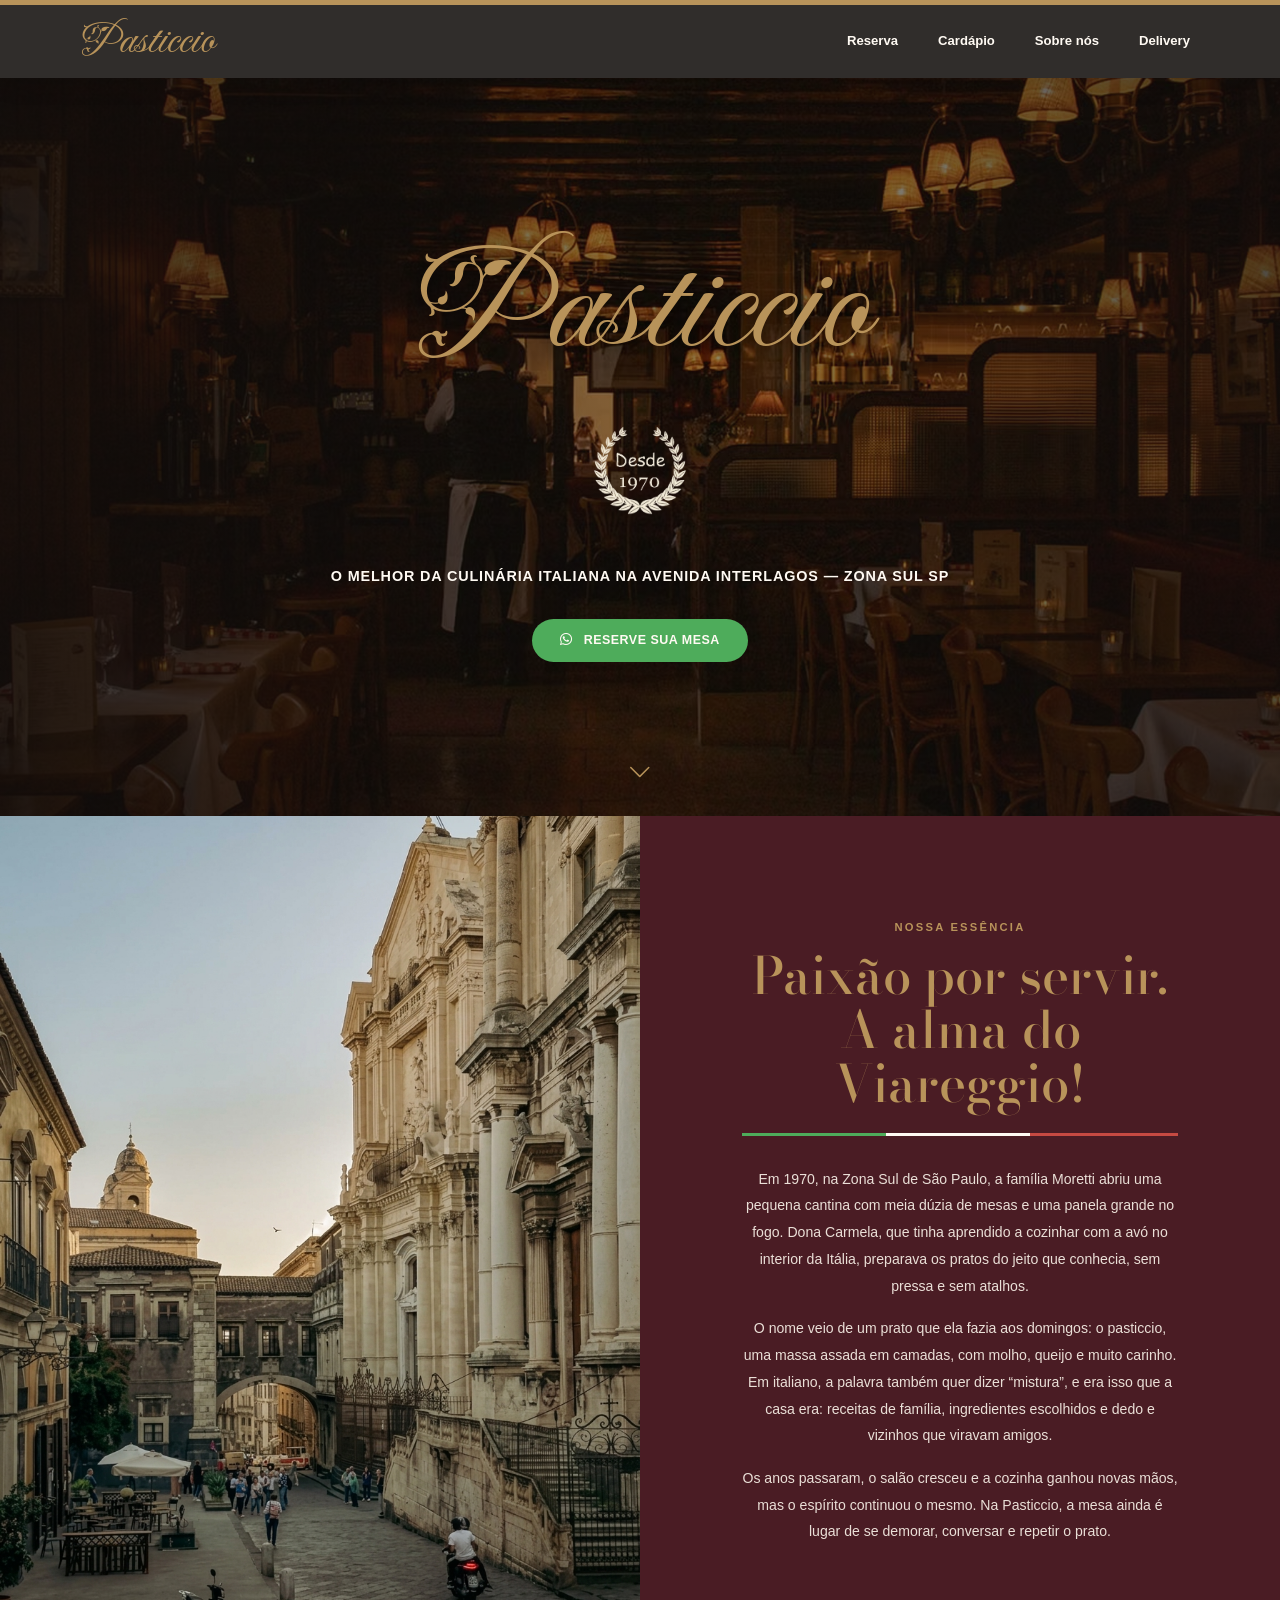
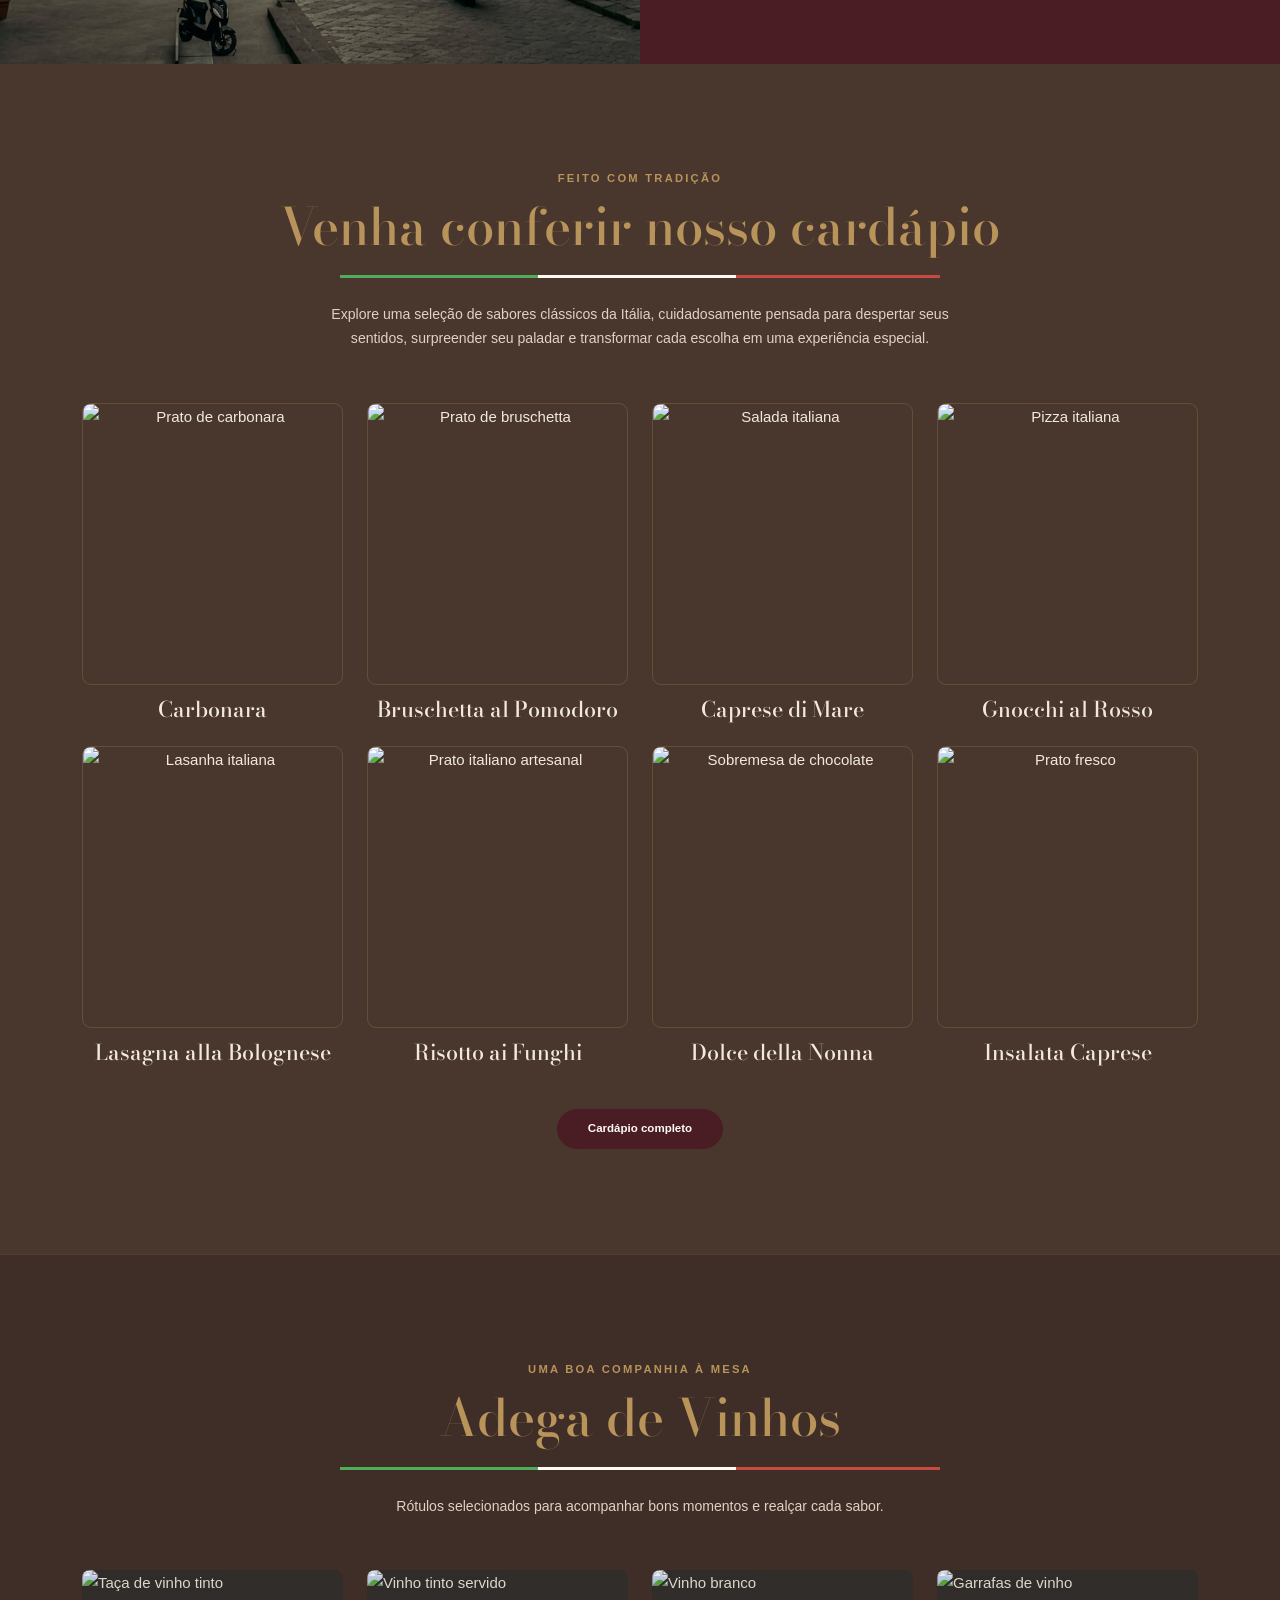
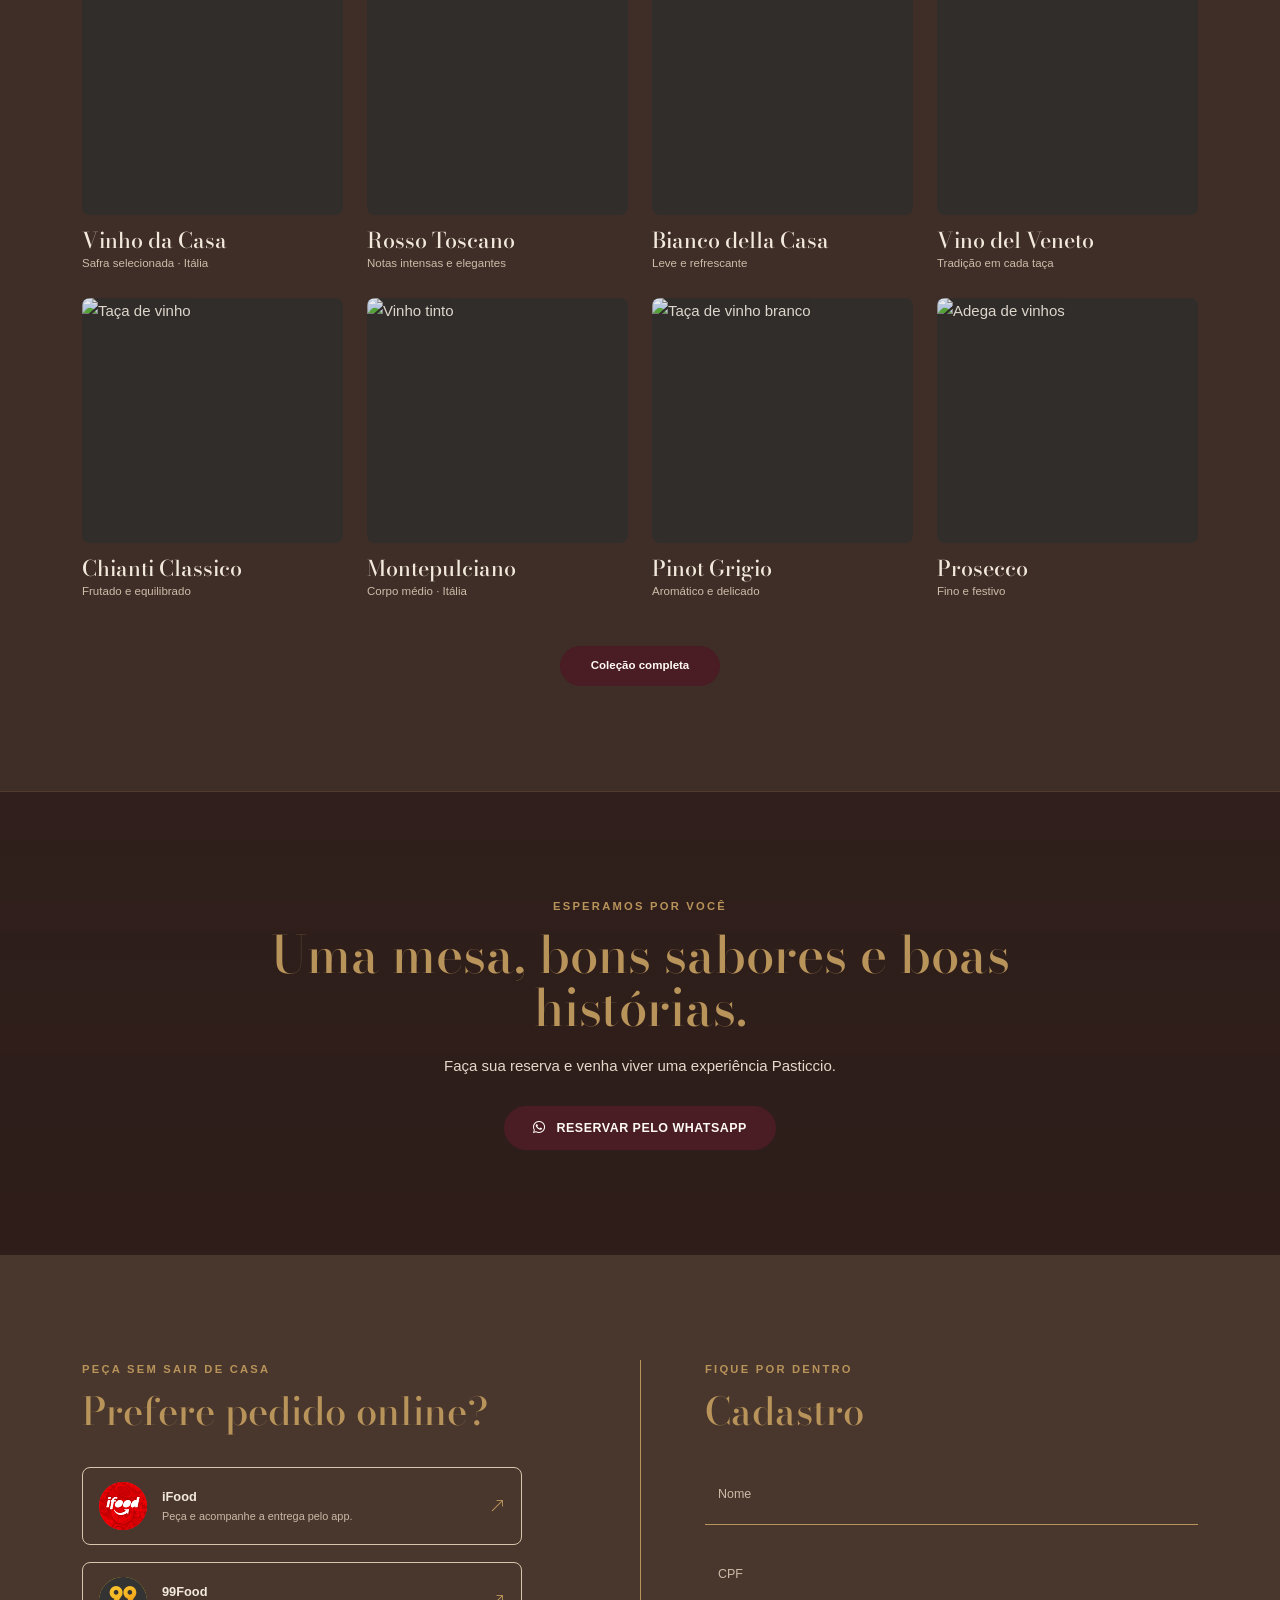
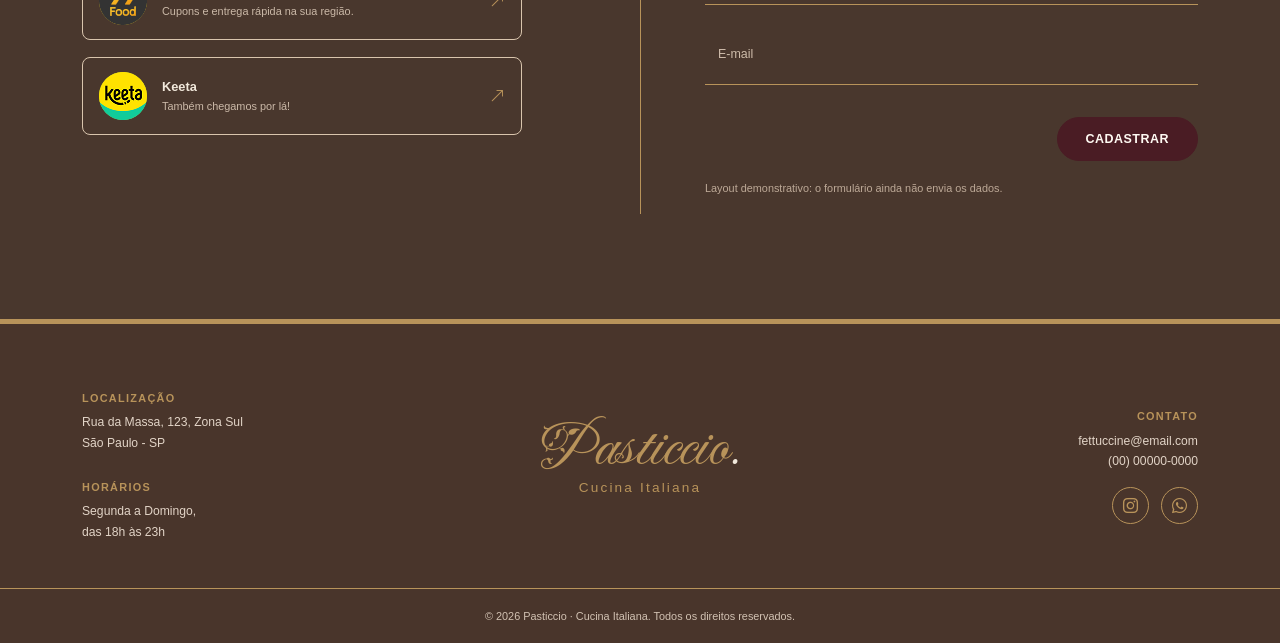
==== Html/index.html @ 37e8d1d0 "first commit" ====
<!doctype html>
<html lang="pt-BR">
<head>
  <meta charset="utf-8">
  <meta name="viewport" content="width=device-width, initial-scale=1">
  <meta name="description" content="Pasticcio — tradição e culinária italiana na Zona Sul de São Paulo.">
  <title>Pasticcio | Cucina Italiana</title>

  <!-- Bootstrap 5.3.3: CSS -->
  <link href="https://cdn.jsdelivr.net/npm/bootstrap@5.3.3/dist/css/bootstrap.min.css" rel="stylesheet">
  <link rel="stylesheet" href="https://cdn.jsdelivr.net/npm/bootstrap-icons@1.11.3/font/bootstrap-icons.min.css">

  <!-- Links fontes -->
  <link href="https://fonts.googleapis.com/css2?family=Cormorant+Garamond:wght@400;500;600;700&family=DM+Sans:wght@400;500;600;700&family=Great+Vibes&display=swap" rel="stylesheet">
  <link href="https://fonts.googleapis.com/css2?family=Cormorant+Garamond:wght@400;500;600;700&family=DM+Sans:wght@400;500;600;700&family=Fleur+De+Leah&display=swap" rel="stylesheet"> 
  <link rel="preconnect" href="https://fonts.googleapis.com">
  <link rel="preconnect" href="https://fonts.gstatic.com" crossorigin>
  <link href="https://fonts.googleapis.com/css2?family=Bodoni+Moda:wght@400;500&display=swap" rel="stylesheet">

  <!-- Links CSS -->

  <link rel="stylesheet" href="/CSS/style.css">
</head>

<body>

  <!-- NAVBAR -->
  <nav class="navbar navbar-expand-lg navbar-dark site-navbar sticky-top">
    <div class="container">
      <a class="navbar-brand brand-logo" href="#inicio">Pasticcio<span></span></a>

      <button class="navbar-toggler" type="button" data-bs-toggle="collapse" data-bs-target="#menuPrincipal"
        aria-controls="menuPrincipal" aria-expanded="false" aria-label="Abrir menu">
        <span class="navbar-toggler-icon"></span>
      </button>

      <div class="collapse navbar-collapse" id="menuPrincipal">
        <ul class="navbar-nav ms-auto align-items-lg-center gap-lg-4">
          <li class="nav-item"><a class="nav-link" href="#reserva">Reserva</a></li>
          <li class="nav-item"><a class="nav-link" href="#cardapio">Cardápio</a></li>
          <li class="nav-item"><a class="nav-link" href="#historia">Sobre nós</a></li>
          <li class="nav-item"><a class="nav-link" href="#contato">Delivery</a></li>
        </ul>
      </div>
    </div>
  </nav>

  <main>
    <!-- HERO / HOME -->
    <section class="hero-section" id="inicio">
      <div class="hero-overlay"></div>
      <div class="container hero-content text-center">
        <h1 class="hero-logo">Pasticcio</h1>
        <div class="laurel"><img src="/Images/image_5-removebg-preview 1.png" alt=""></div>
        <p class="hero-subtitle">O melhor da culinária italiana na Avenida Interlagos — Zona Sul SP</p>
        <a class="btn btn-main btn-whatsapp" href="#reserva">
          <i class="bi bi-whatsapp"></i> Reserve sua mesa
        </a>
      </div>
      <a href="#historia" class="scroll-cue" aria-label="Conheça nossa história"><i class="bi bi-chevron-down"></i></a>
    </section>

    <!-- HISTÓRIA -->
    <section class="history-section section-space" id="historia">
      <div class="container-fluid px-0">
        <div class="row g-0 align-items-stretch">
          <div class="col-lg-6 history-image" role="img" aria-label="Rua histórica na Itália"></div>
          <div class="col-lg-6 history-copy d-flex align-items-center">
            <div class="history-inner">
              <p class="eyebrow">Nossa essência</p>
              <h2>Paixão por servir.<br>A alma do Viareggio!</h2>
              <div class="title-rule"></div>
              <p>Em 1970, na Zona Sul de São Paulo, a família Moretti abriu uma pequena cantina com meia dúzia de mesas e uma panela grande no fogo. Dona Carmela, que tinha aprendido a cozinhar com a avó no interior da Itália, preparava os pratos do jeito que conhecia, sem pressa e sem atalhos.</p>
              <p>O nome veio de um prato que ela fazia aos domingos: o pasticcio, uma massa assada em camadas, com molho, queijo e muito carinho. Em italiano, a palavra também quer dizer “mistura”, e era isso que a casa era: receitas de família, ingredientes escolhidos e dedo e vizinhos que viravam amigos.</p>
              <p>Os anos passaram, o salão cresceu e a cozinha ganhou novas mãos, mas o espírito continuou o mesmo. Na Pasticcio, a mesa ainda é lugar de se demorar, conversar e repetir o prato.</p>
            </div>
          </div>
        </div>
      </div>
    </section>

    <!-- CARDÁPIO -->
    <section class="menu-section section-space" id="cardapio">
      <div class="container">
        <header class="section-heading text-center">
          <p class="eyebrow">Feito com tradição</p>
          <h2>Venha conferir nosso cardápio</h2>
          <div class="title-rule title-rule-center"></div>
          <p>Explore uma seleção de sabores clássicos da Itália, cuidadosamente pensada para despertar seus sentidos, surpreender seu paladar e transformar cada escolha em uma experiência especial.</p>
        </header>

        <div class="row g-4 menu-grid">
          <div class="col-6 col-md-3">
            <article class="dish-card">
              <img src="https://images.unsplash.com/photo-1551183053-bf91a1d81141?auto=format&fit=crop&w=700&q=85" alt="Prato de carbonara">
              <h3>Carbonara</h3>
            </article>
          </div>
          <div class="col-6 col-md-3">
            <article class="dish-card">
              <img src="https://images.unsplash.com/photo-1473093295043-cdd812d0e601?auto=format&fit=crop&w=700&q=85" alt="Prato de bruschetta">
              <h3>Bruschetta al Pomodoro</h3>
            </article>
          </div>
          <div class="col-6 col-md-3">
            <article class="dish-card">
              <img src="https://images.unsplash.com/photo-1547592180-85f173990554?auto=format&fit=crop&w=700&q=85" alt="Salada italiana">
              <h3>Caprese di Mare</h3>
            </article>
          </div>
          <div class="col-6 col-md-3">
            <article class="dish-card">
              <img src="https://images.unsplash.com/photo-1565299624946-b28f40a0ae38?auto=format&fit=crop&w=700&q=85" alt="Pizza italiana">
              <h3>Gnocchi al Rosso</h3>
            </article>
          </div>
          <div class="col-6 col-md-3">
            <article class="dish-card">
              <img src="https://images.unsplash.com/photo-1574894709920-11b28e7367e3?auto=format&fit=crop&w=700&q=85" alt="Lasanha italiana">
              <h3>Lasagna alla Bolognese</h3>
            </article>
          </div>
          <div class="col-6 col-md-3">
            <article class="dish-card">
              <img src="https://images.unsplash.com/photo-1559847844-5315695dadae?auto=format&fit=crop&w=700&q=85" alt="Prato italiano artesanal">
              <h3>Risotto ai Funghi</h3>
            </article>
          </div>
          <div class="col-6 col-md-3">
            <article class="dish-card">
              <img src="https://images.unsplash.com/photo-1578985545062-69928b1d9587?auto=format&fit=crop&w=700&q=85" alt="Sobremesa de chocolate">
              <h3>Dolce della Nonna</h3>
            </article>
          </div>
          <div class="col-6 col-md-3">
            <article class="dish-card">
              <img src="https://images.unsplash.com/photo-1512621776951-a57141f2eefd?auto=format&fit=crop&w=700&q=85" alt="Prato fresco">
              <h3>Insalata Caprese</h3>
            </article>
          </div>
        </div>
        <div class="text-center section-action">
          <a href="#contato" class="btn btn-outline-gold">Cardápio completo</a>
        </div>
      </div>
    </section>

    <!-- ADEGA -->
    <section class="wine-section section-space" id="adega">
      <div class="container">
        <header class="section-heading text-center">
          <p class="eyebrow">Uma boa companhia à mesa</p>
          <h2>Adega de Vinhos</h2>
          <div class="title-rule title-rule-center"></div>
          <p>Rótulos selecionados para acompanhar bons momentos e realçar cada sabor.</p>
        </header>

        <div class="row g-4 wine-grid">
          <div class="col-6 col-md-3">
            <article class="wine-card">
              <div class="wine-bottle">
                <img src="https://images.unsplash.com/photo-1510812431401-41d2bd2722f3?auto=format&fit=crop&w=500&q=85" alt="Taça de vinho tinto">
              </div>
              <h3>Vinho da Casa</h3>
              <p>Safra selecionada · Itália</p>
            </article>
          </div>
          <div class="col-6 col-md-3">
            <article class="wine-card">
              <div class="wine-bottle">
                <img src="https://images.unsplash.com/photo-1516594915697-87eb3b1c14ea?auto=format&fit=crop&w=500&q=85" alt="Vinho tinto servido">
              </div>
              <h3>Rosso Toscano</h3>
              <p>Notas intensas e elegantes</p>
            </article>
          </div>
          <div class="col-6 col-md-3">
            <article class="wine-card">
              <div class="wine-bottle">
                <img src="https://images.unsplash.com/photo-1514362545857-3bc16c4c7d1b?auto=format&fit=crop&w=500&q=85" alt="Vinho branco">
              </div>
              <h3>Bianco della Casa</h3>
              <p>Leve e refrescante</p>
            </article>
          </div>
          <div class="col-6 col-md-3">
            <article class="wine-card">
              <div class="wine-bottle">
                <img src="https://images.unsplash.com/photo-1474722883778-792e7990302f?auto=format&fit=crop&w=500&q=85" alt="Garrafas de vinho">
              </div>
              <h3>Vino del Veneto</h3>
              <p>Tradição em cada taça</p>
            </article>
          </div>
          <div class="col-6 col-md-3">
            <article class="wine-card">
              <div class="wine-bottle">
                <img src="https://images.unsplash.com/photo-1510812431401-41d2bd2722f3?auto=format&fit=crop&w=500&q=85" alt="Taça de vinho">
              </div>
              <h3>Chianti Classico</h3>
              <p>Frutado e equilibrado</p>
            </article></div>
          <div class="col-6 col-md-3">
            <article class="wine-card">
              <div class="wine-bottle">
                <img src="https://images.unsplash.com/photo-1516594915697-87eb3b1c14ea?auto=format&fit=crop&w=500&q=85" alt="Vinho tinto">
              </div>
              <h3>Montepulciano</h3>
              <p>Corpo médio · Itália</p>
            </article>
          </div>
          <div class="col-6 col-md-3">
            <article class="wine-card">
              <div class="wine-bottle">
                <img src="https://images.unsplash.com/photo-1514362545857-3bc16c4c7d1b?auto=format&fit=crop&w=500&q=85" alt="Taça de vinho branco">
              </div>
              <h3>Pinot Grigio</h3>
              <p>Aromático e delicado</p>
            </article>
          </div>
          <div class="col-6 col-md-3">
            <article class="wine-card">
              <div class="wine-bottle">
                <img src="https://images.unsplash.com/photo-1474722883778-792e7990302f?auto=format&fit=crop&w=500&q=85" alt="Adega de vinhos">
              </div>
              <h3>Prosecco</h3>
              <p>Fino e festivo</p>
            </article>
          </div>
        </div>
        <div class="text-center section-action">
          <a href="#contato" class="btn btn-outline-gold">Coleção completa</a>
        </div>
      </div>
    </section>

    <!-- RESERVA -->
    <section class="reservation-section section-space" id="reserva">
      <div class="container text-center">
        <p class="eyebrow">Esperamos por você</p>
        <h2>Uma mesa, bons sabores e boas histórias.</h2>
        <p>Faça sua reserva e venha viver uma experiência Pasticcio.</p>
        <a class="btn btn-main" href="https://wa.me/5511956067122" target="_blank" rel="noopener">
          <i class="bi bi-whatsapp"></i> Reservar pelo WhatsApp
        </a>
      </div>
    </section>

    <!-- CONTATO / DELIVERY -->
     
       <section class="contact-section section-space" id="contato">
      <div class="container">
        <div class="row g-5">
          <div class="col-lg-6 delivery-column">
            <p class="eyebrow">Peça sem sair de casa</p>
            <h2>Prefere pedido online?</h2>
            <div class="delivery-list">
              <a href="#" class="delivery-option">
                <span class="delivery-mark ifood"><img src="/Images/ifood3 1.png" alt=""></span>
                <span>
                  <strong>iFood</strong>
                  <small>Peça e acompanhe a entrega pelo app.</small>
                </span>
                <i class="bi bi-arrow-up-right"></i>
              </a>
              <a href="#" class="delivery-option">
                <span class="delivery-mark food99"><img src="/Images/Frame 101.png" alt=""></span>
                <span>
                  <strong>99Food</strong>
                  <small>Cupons e entrega rápida na sua região.</small>
                </span>
                <i class="bi bi-arrow-up-right"></i></a>
              <a href="#" class="delivery-option">
                <span class="delivery-mark keeta"><img src="/Images/keeta 1.png" alt=""></span>
                <span>
                  <strong>Keeta</strong>
                  <small>Também chegamos por lá!</small>
                </span>
                <i class="bi bi-arrow-up-right"></i></a>
            </div>
          </div>

          <div class="col-lg-6 registration-column">
            <p class="eyebrow">Fique por dentro</p>
            <h2>Cadastro</h2>
            <form class="registration-form">
              <div class="form-floating">
                <input type="text" class="form-control" id="nome" placeholder="Nome">
                <label for="nome">Nome</label>
              </div>
              <div class="form-floating">
                <input type="text" class="form-control" id="cpf" placeholder="CPF">
                <label for="cpf">CPF</label>
              </div>
              <div class="form-floating">
                <input type="email" class="form-control" id="email" placeholder="E-mail">
                <label for="email">E-mail</label>
              </div>
              <button type="button" class="btn btn-main">Cadastrar</button>
            </form>
            <p class="form-note">Layout demonstrativo: o formulário ainda não envia os dados.</p>
          </div>
        </div>
      </div>
    </section>
  </main>


  <!-- FOOTER -->
  <footer class="site-footer" id="footer">
    <div class="container">
      <div class="row align-items-center gy-4 footer-main">
        <div class="col-md-4 footer-info">
          <p class="footer-label">Localização</p>
          <p>Rua da Massa, 123, Zona Sul<br>São Paulo - SP</p>
          <p class="footer-label mt-4">Horários</p>
          <p>Segunda a Domingo,<br>das 18h às 23h</p>
        </div>
        <div class="col-md-4 text-center">
          <a href="#inicio" class="brand-logo footer-logo">Pasticcio<span>.</span></a>
          <p class="footer-tagline">Cucina Italiana</p>
        </div>
        <div class="col-md-4 footer-info text-md-end">
          <p class="footer-label">Contato</p>
          <p>fettuccine@email.com<br>(00) 00000-0000</p>
          <div class="social-links">
            <a href="#" aria-label="Instagram"><i class="bi bi-instagram"></i></a>
            <a href="#" aria-label="WhatsApp"><i class="bi bi-whatsapp"></i></a>
          </div>
        </div>
      </div>
      </div>
      <div class="footer-bottom text-center">
        <p>© 2026 Pasticcio · Cucina Italiana. Todos os direitos reservados.</p>
    </div>
  </footer>

  <!-- Bootstrap 5.3.3: JavaScript bundle (necessário para o menu mobile) -->
  <script src="https://cdn.jsdelivr.net/npm/bootstrap@5.3.3/dist/js/bootstrap.bundle.min.js"></script>
</body>
</html>
---- CSS/style.css ----
/* =========================================================
   PASTICCIO — Cucina Italiana
   Folha de estilos principal
   ========================================================= */

:root {
  --brown: #49372D;
  --brown-deep: #302d2b;
  --brown-soft: #5a4033;
  --burgundy: #4A1C24;
  --burgundy-light: #713B45;
  --gold: #B8935A;
  --cream: #f2e9dc;
  --white: #fffaf3;
  --green: #4EAC5B;
  --body-font: "Roboto", sans-serif;
  --display-font: "Roboto", sans-serif;
  --title-font:  'Bodoni Moda', serif;
}

* { box-sizing: border-box; }

html { scroll-behavior: smooth; scroll-padding-top: 82px; }

body {
  margin: 0;
  background: var(--brown);
  color: var(--cream);
  font-family: var(--body-font);
  font-size: 15px;
  line-height: 1.7;
}

a { text-decoration: none; }
img { display: block; max-width: 100%; }

h1, h2, h3 {
  font-family: var(--title-font);
  font-weight: 500;
}

h2 {
  color: var(--gold);
  font-size: clamp(2.2rem, 4vw, 3.6rem);
  line-height: 1.05;
}

.section-space { padding: 105px 0; }

.eyebrow {
  margin-bottom: 12px;
  color: var(--gold);
  font-size: .7rem;
  font-weight: 700;
  letter-spacing: .2em;
  text-transform: uppercase;
}

/* NAVBAR */
.site-navbar {
  min-height: 78px;
  background: var(--brown-deep);
  border-top: 5px solid var(--gold);
  box-shadow: 0 5px 22px #00000020;
}

.brand-logo {
  color: var(--gold) !important;
  font-family: "Fleur De Leah", cursive;
  font-size: 2.8rem;
  line-height: 1;
}

.brand-logo span { color: var(--cream); }

.site-navbar .nav-link {
  color: var(--white);
  font-size: .82rem;
  font-weight: 600;
  transition: color .2s ease;
}

.site-navbar .nav-link:hover,
.site-navbar .nav-link:focus { color: var(--gold); }

.navbar-toggler { border-color: #b8945870; }
.navbar-toggler:focus { box-shadow: 0 0 0 .2rem #b8945840; }

/* HERO */
.hero-section {
  position: relative;
  display: grid;
  min-height: min(760px, 82vh);
  place-items: center;
  overflow: hidden;
  background: url(/Images/background-home.png) center 54% / cover no-repeat;
}

.hero-overlay {
  position: absolute;
  inset: 0;
  background: linear-gradient(90deg, #130d0bd9, #1b100a78 55%, #130d0bbd);
}

.hero-content {
  position: relative;
  z-index: 1;
  padding: 100px 15px;
}

.hero-eyebrow { color: #e0c18a; }

.hero-logo {
  margin: 0;
  color: var(--gold);
  font-family:  "Fleur De Leah", cursive;
  font-size: clamp(5rem, 12vw, 9.5rem);
  line-height: 1;
  text-shadow: 0 4px 18px #0009;
}

.laurel {
    display: flex;
    justify-content: center;
    align-items: center;
    margin: 12px auto 25px;
}

.laurel img {
    display: block;
    width: 280px;
    max-width: 100%;
    height: auto;
    object-fit: contain;
}

.hero-subtitle {
  max-width: 700px;
  margin: 0 auto 30px;
  color: var(--white);
  font-size: .9rem;
  font-weight: 700;
  letter-spacing: .06em;
  text-transform: uppercase;
}

.btn-main {
  padding: 12px 28px;
  border: 1px solid var(--burgundy);
  border-radius: 30px;
  background: var(--burgundy);
  color: var(--white);
  font-size: .78rem;
  font-weight: 700;
  letter-spacing: .04em;
  text-transform: uppercase;
  transition: background .2s ease, transform .2s ease;
}

.btn-main:hover {
  transform: translateY(-2px);
  border-color: var(--burgundy-light);
  background: var(--burgundy-light);
  color: var(--white);
}

.btn-whatsapp {
  border: 0;
  background: var(--green);
}

.btn-whatsapp:hover { background: #267441; }

.btn-whatsapp i, .reservation-section .btn i { margin-right: 7px; }

.scroll-cue {
  position: absolute;
  z-index: 2;
  bottom: 22px;
  left: 50%;
  color: var(--gold);
  font-size: 1.5rem;
  transform: translateX(-50%);
}

/* HISTÓRIA */
.history-section { padding: 0; }

.history-image {
  min-height: 620px;
  background: url(/Images/Gemini_Generated_Image_mvkg6nmvkg6nmvkg.jfif) center / cover no-repeat;
}

.history-copy {
  padding: clamp(55px, 8vw, 120px);
  background: var(--burgundy);
}

.history-inner { max-width: 100%; }

.history-inner > p {
  align-items: center;
  text-align: center;
}

.history-copy h2 { 
  margin-bottom: 18px;
  text-align: center;

 }

.history-copy p:not(.eyebrow) {
  color: #eadfd7;
  font-size: .88rem;
  line-height: 1.9;
}

.title-rule {
  max-width: 100%;
  width: 600px;
  height: 3px;
  margin: 22px 0 30px;
  background: linear-gradient(90deg, var(--green) 0 33%, var(--white) 33% 66%, #c64a42 66%);
}

.title-rule-center { margin: 22px auto 25px; }

/* TÍTULOS DAS SEÇÕES */
.section-heading {
  max-width: 760px;
  margin: 0 auto 52px;
}

.section-heading h2 { margin-bottom: 0; }

.section-heading > p:last-child {
  max-width: 660px;
  margin: 0 auto;
  color: #e0d1c3;
  font-size: .88rem;
}

/* CARDÁPIO */
.menu-section { background: var(--brown); }

.dish-card { text-align: center; }

.dish-card img {
  width: 100%;
  aspect-ratio: 1 / 1.08;
  border: 1px solid #b8945840;
  border-radius: 9px;
  object-fit: cover;
  transition: transform .35s ease, filter .35s ease;
}

.dish-card:hover img {
  transform: translateY(-5px);
  filter: brightness(1.08);
}

.dish-card h3 {
  margin: 13px 0 0;
  color: var(--cream);
  font-size: 1.35rem;
  line-height: 1.1;
}

.section-action { margin-top: 45px; }

.btn-outline-gold {
  padding: 10px 30px;
  border: 1px solid var(--burgundy);
  border-radius: 30px;
  background: var(--burgundy);
  color: var(--white);
  font-size: .72rem;
  font-weight: 700;
  transition: .2s ease;
}

.btn-outline-gold:hover {
  border-color: var(--gold);
  background: transparent;
  color: var(--gold);
}

/* ADEGA */
.wine-section {
  background: #3f2e27;
  border-top: 1px solid #b8945825;
  border-bottom: 1px solid #b8945825;
}

.wine-bottle {
  display: grid;
  min-height: 245px;
  place-items: center;
  overflow: hidden;
  border-radius: 8px;
  background: #302d2b;
}

.wine-bottle img {
  width: 100%;
  height: 245px;
  object-fit: cover;
  opacity: .9;
  transition: transform .35s ease, opacity .35s ease;
}

.wine-card:hover .wine-bottle img {
  transform: scale(1.04);
  opacity: 1;
}

.wine-card h3 {
  margin: 13px 0 0;
  color: var(--cream);
  font-size: 1.35rem;
}

.wine-card p {
  margin: 0;
  color: #cdbba9;
  font-size: .72rem;
}

/* RESERVA */
.reservation-section {
  position: relative;
  background: linear-gradient(#2b1b18d9, #2b1b18e8),
    url("https://images.unsplash.com/photo-1517248135467-4c7edcad34c4?auto=format&fit=crop&w=1800&q=85") center / cover;
}

.reservation-section h2 {
  max-width: 760px;
  margin: 0 auto 18px;
}

.reservation-section p:not(.eyebrow) {
  margin-bottom: 27px;
  color: #e5d8ca;
}

/* CONTATO */
.contact-section { background: var(--brown); }

.contact-section h2 {
  margin-bottom: 35px;
  font-size: clamp(2.2rem, 3vw, 3rem);
}

.delivery-column { padding-right: clamp(20px, 5vw, 75px); }

.registration-column {
  padding-left: clamp(20px, 5vw, 75px);
  border-left: 1px solid var(--gold);
}

.delivery-list {
  display: grid;
  gap: 17px;
  max-width: 440px;
}

.delivery-option {
  display: flex;
  align-items: center;
  gap: 15px;
  min-height: 78px;
  padding: 12px 16px;
  border: 1px solid #d9c5ad;
  border-radius: 8px;
  color: var(--cream);
  transition: background .2s ease, border-color .2s ease;
}

.delivery-option:hover {
  border-color: var(--gold);
  background: #ffffff08;
  color: var(--white);
}

.delivery-mark {
  display: grid;
  width: 48px;
  height: 48px;
  flex: 0 0 48px;
  place-items: center;
  border-radius: 50%;
  color: white;
  font-size: .7rem;
  font-weight: 700;
}

.ifood { background: #e73535; }
.food99 { background: #f0c928; color: #27221a; }
.keeta { background: #b6d93b; color: #302d2b; }

.delivery-option strong,
.delivery-option small { display: block; }

.delivery-option strong { font-size: .8rem; }
.delivery-option small { color: #cbb9a8; font-size: .68rem; }
.delivery-option > i { margin-left: auto; color: var(--gold); }

.registration-form { display: grid; gap: 22px; }

.registration-form .form-floating > .form-control {
  border: 0;
  border-bottom: 1px solid var(--gold);
  border-radius: 0;
  background: transparent;
  color: var(--white);
  box-shadow: none;
}

.registration-form .form-floating > label {
  color: #cdbba9;
  font-size: .78rem;
}

.registration-form .form-control:focus { border-bottom-color: var(--white); }

.registration-form .form-control:focus ~ label { color: var(--gold); }

.registration-form .btn { justify-self: end; margin-top: 10px; }

.form-note {
  margin-top: 18px;
  color: #bda997;
  font-size: .68rem;
}

/* FOOTER */
.site-footer {
  padding: 65px 0 0;
  border-top: 5px solid var(--gold);
  background: #49352b;
}

.footer-main { padding-bottom: 45px; }

.footer-info p {
  margin: 0;
  color: #e2d4c7;
  font-size: .76rem;
  line-height: 1.7;
}

.footer-info .footer-label {
  margin-bottom: 5px;
  color: var(--gold);
  font-size: .68rem;
  font-weight: 700;
  letter-spacing: .12em;
  text-transform: uppercase;
}

.footer-logo { display: inline-block; font-size: 4rem; }

.footer-tagline {
  margin-top: -4px;
  color: var(--gold);
  font-family: var(--display-font);
  font-size: .85rem;
  letter-spacing: .16em;
}

.social-links {
  display: flex;
  justify-content: flex-end;
  gap: 12px;
  margin-top: 15px;
}

.social-links a {
  display: grid;
  width: 37px;
  height: 37px;
  place-items: center;
  border: 1px solid var(--gold);
  border-radius: 50%;
  color: var(--gold);
  transition: .2s ease;
}

.social-links a:hover {
  background: var(--gold);
  color: var(--brown-deep);
}

.footer-bottom {
  width: 100%;
  padding: 18px 0;
  border-top: 1px solid #B8935A;
}

.footer-bottom p {
  margin: 0;
  color: #d2c2b3;
  font-size: .68rem;
}

/* RESPONSIVIDADE */
@media (max-width: 991.98px) {
  .site-navbar .navbar-collapse { padding: 15px 0 20px; }
  .site-navbar .navbar-nav { align-items: flex-start !important; gap: 5px !important; }
  .history-image { min-height: 430px; }
  .history-copy { padding: 65px 8vw; }
  .registration-column { padding-left: 12px; border-left: 0; }
  .delivery-column { padding-right: 12px; }
}

@media (max-width: 575.98px) {
  .section-space { padding: 75px 0; }
  .site-navbar { min-height: 70px; }
  .brand-logo { font-size: 2.45rem; }
  .hero-section { min-height: 650px; }
  .hero-content { padding: 80px 18px; }
  .hero-subtitle { font-size: .72rem; line-height: 1.8; }
  .history-image { min-height: 340px; }
  .history-copy { padding: 55px 25px; }
  .history-copy p:not(.eyebrow) { font-size: .82rem; }
  .section-heading { margin-bottom: 35px; }
  .dish-card h3, .wine-card h3 { font-size: 1.12rem; }
  .wine-bottle, .wine-bottle img { min-height: 185px; height: 185px; }
  .contact-section h2 { margin-bottom: 25px; }
  .delivery-column { padding-bottom: 20px; }
  .footer-info, .footer-info.text-md-end { text-align: center !important; }
  .social-links { justify-content: center; }
  .footer-logo { margin-top: 10px; }
}
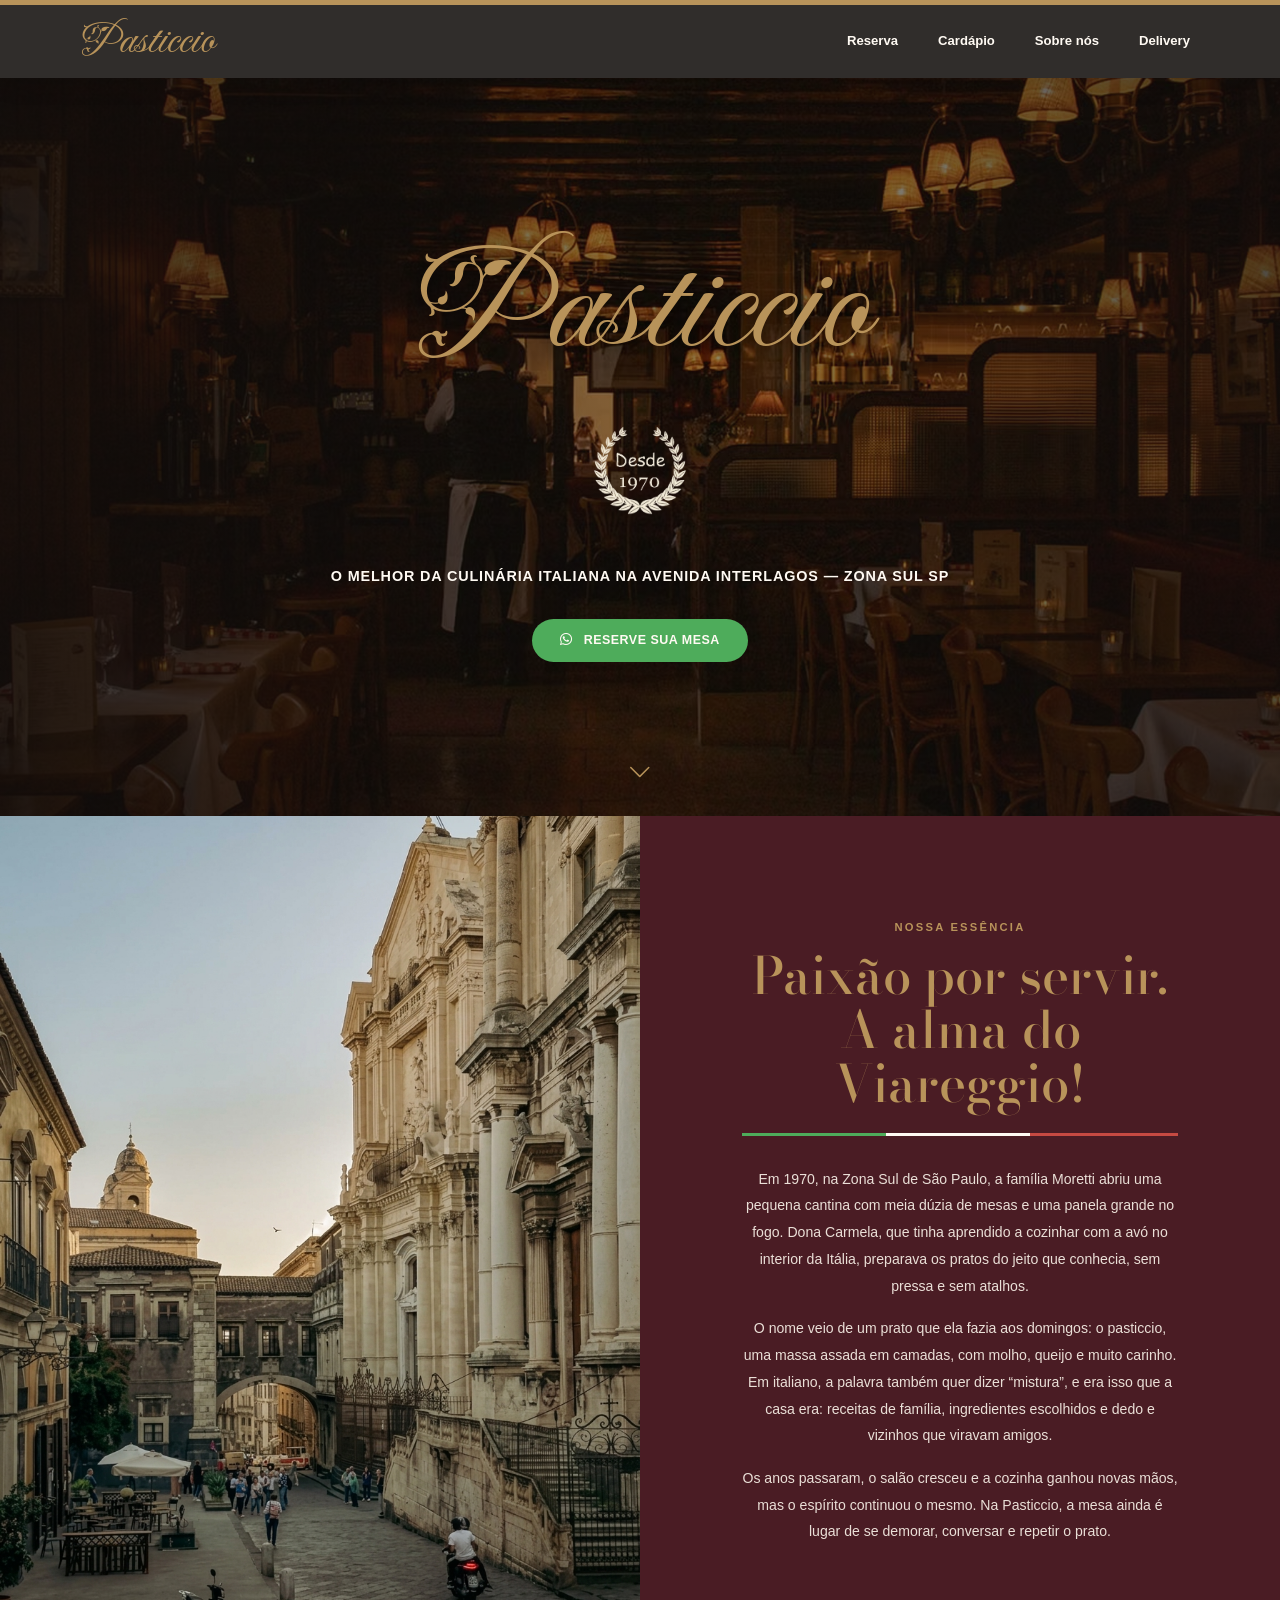
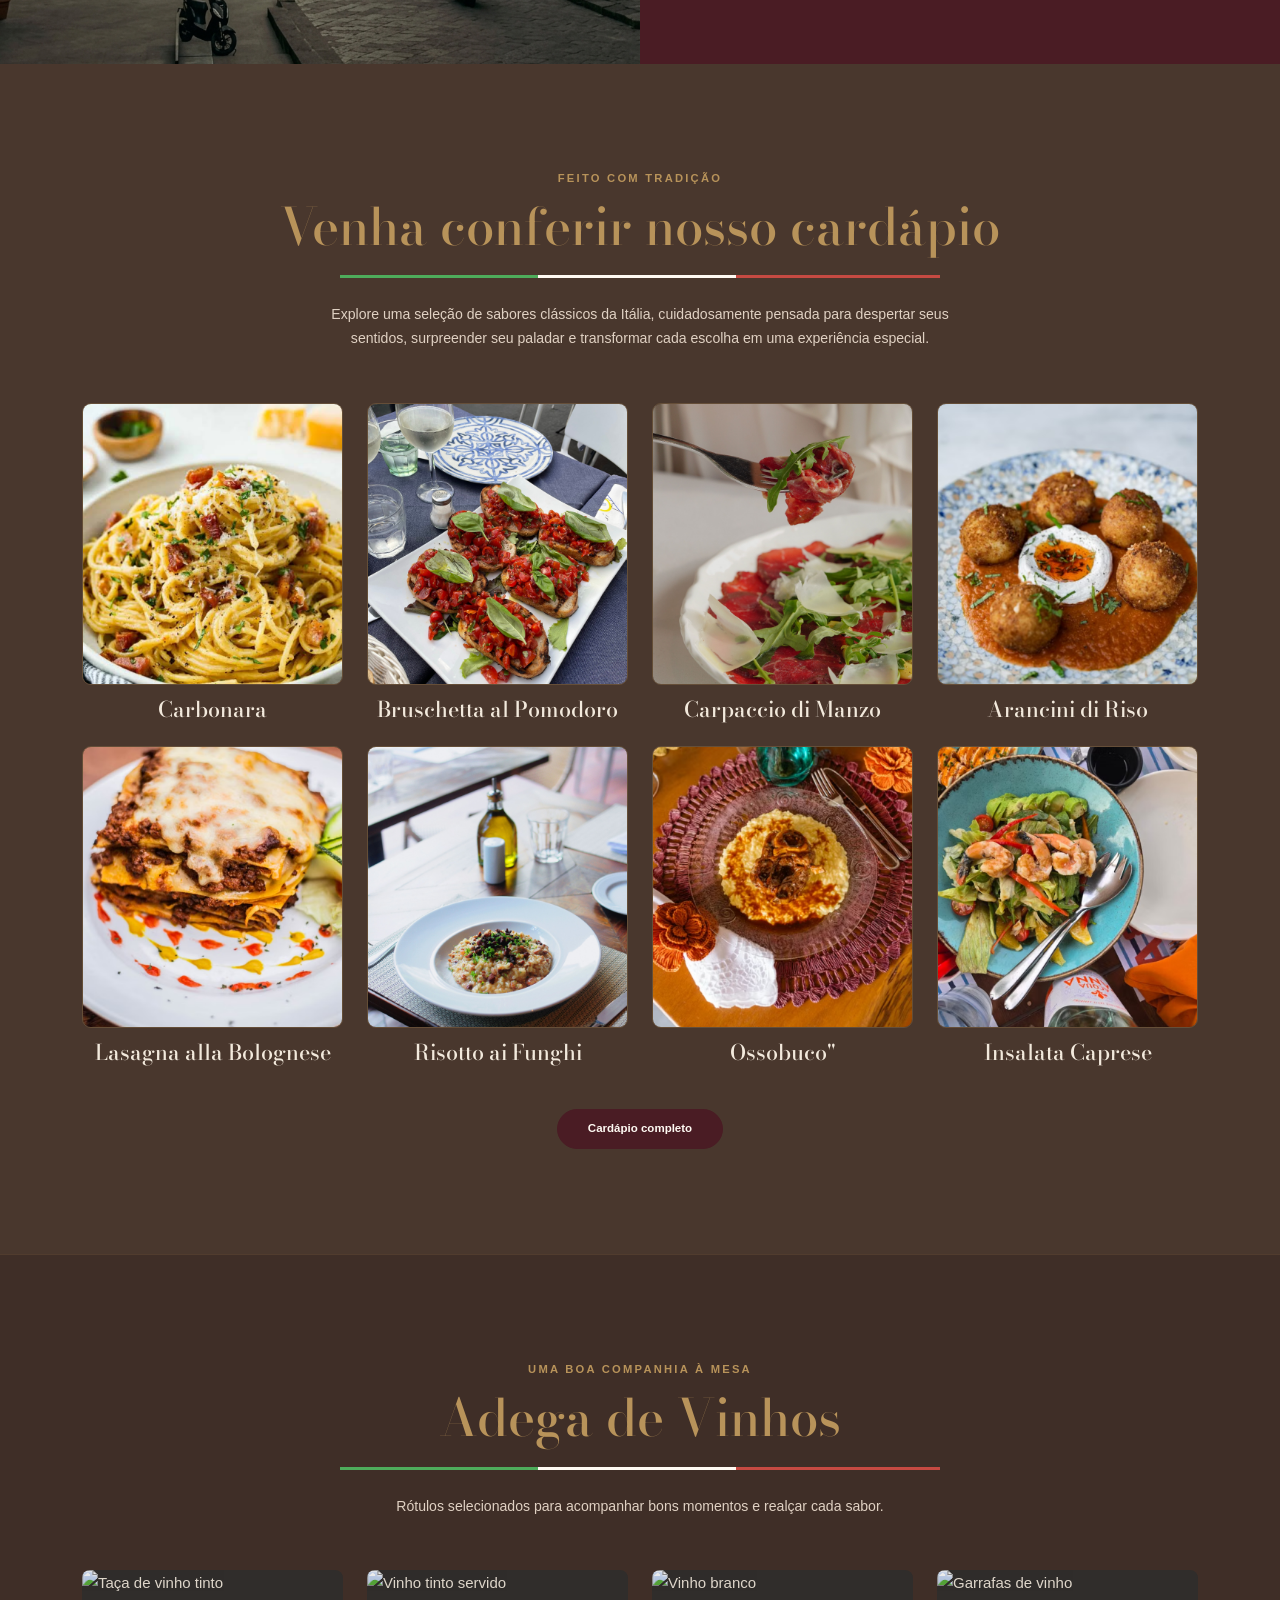
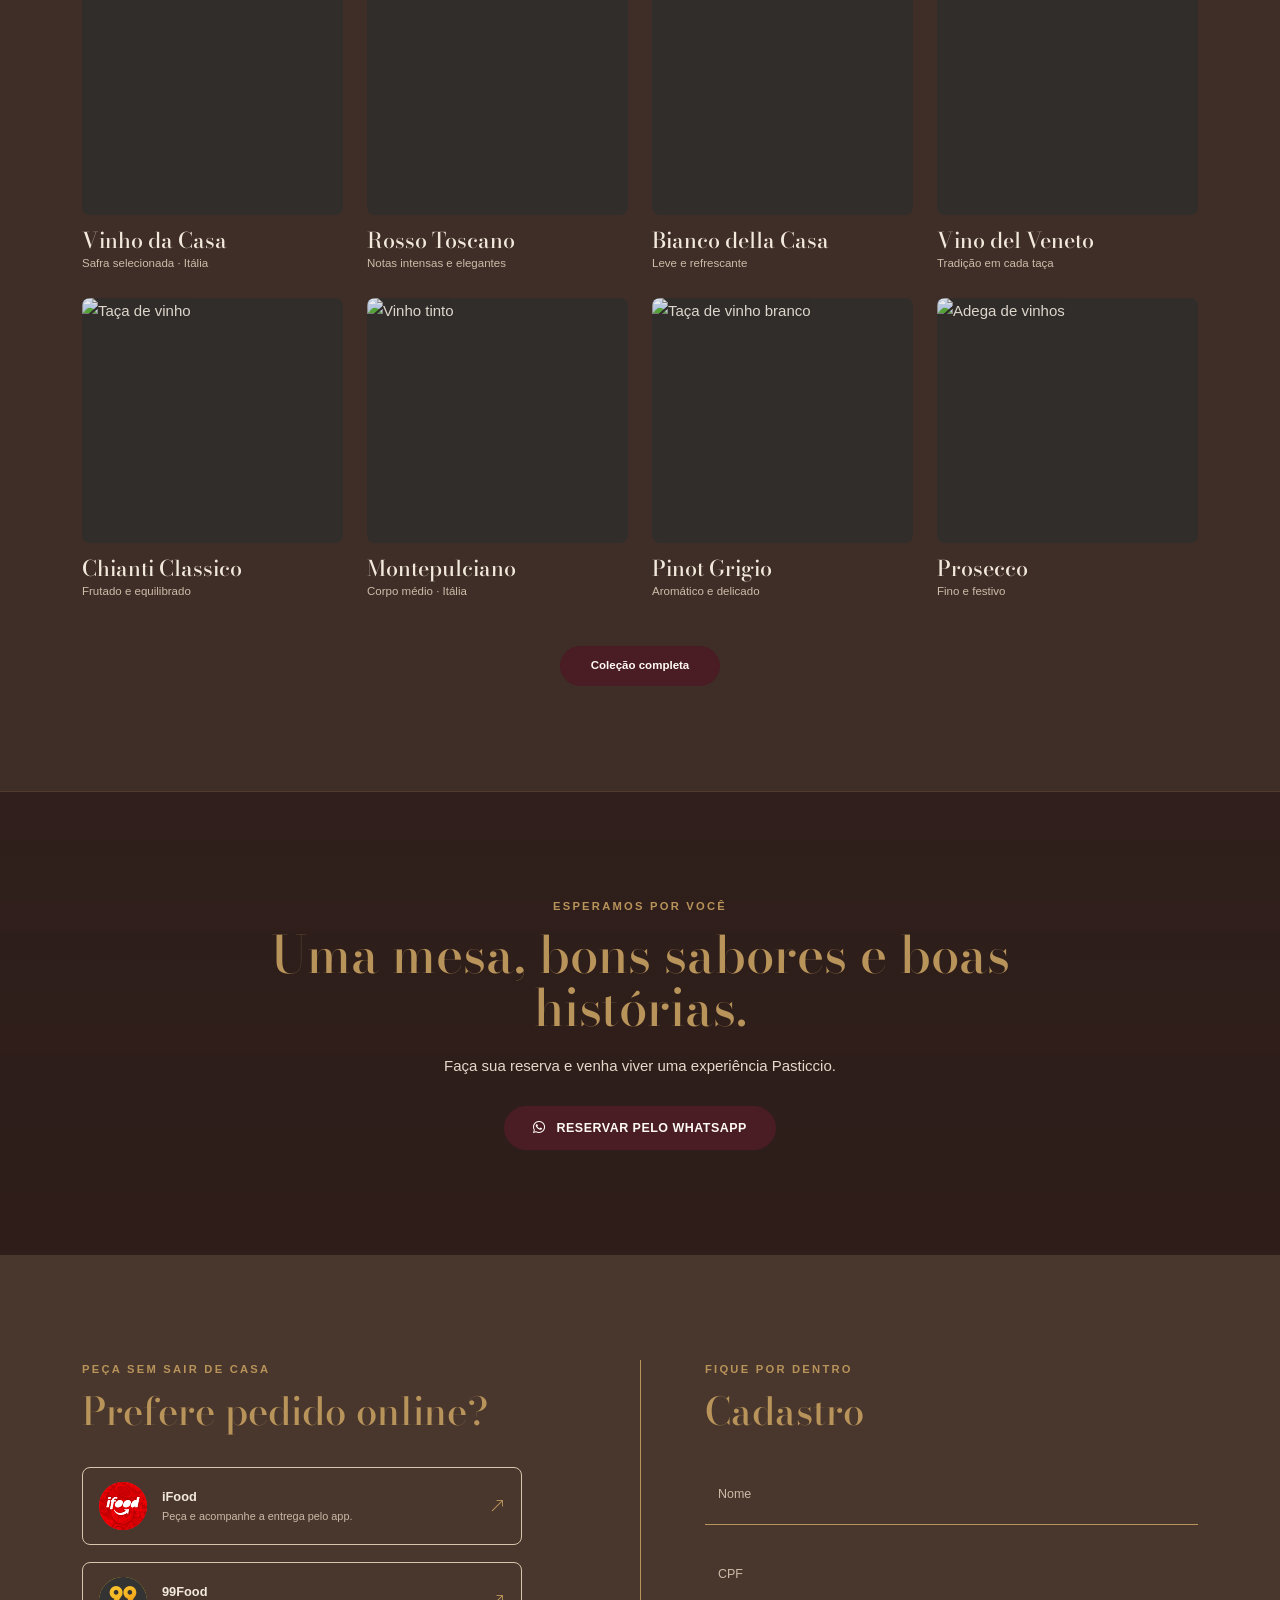
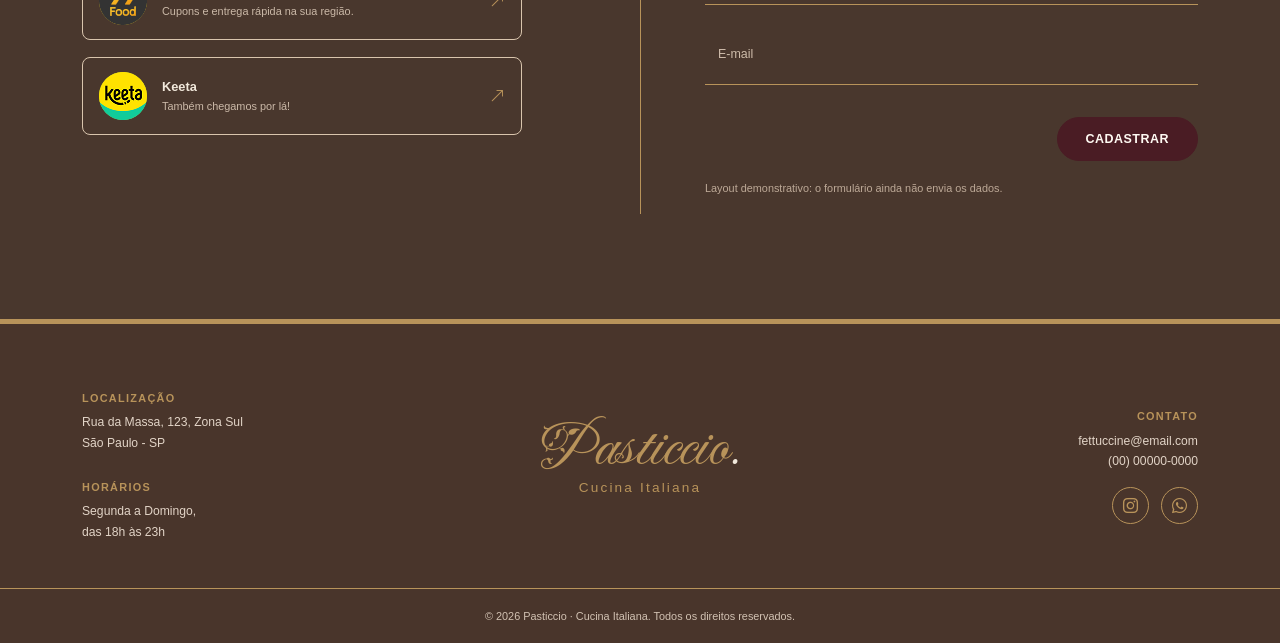
==== commit 442b419f: "Seccond commit" ====
--- a/Html/index.html
+++ b/Html/index.html
@@ -92,49 +92,49 @@
         <div class="row g-4 menu-grid">
           <div class="col-6 col-md-3">
             <article class="dish-card">
-              <img src="https://images.unsplash.com/photo-1551183053-bf91a1d81141?auto=format&fit=crop&w=700&q=85" alt="Prato de carbonara">
+              <img src="/Images/Carbonara.png" alt="Prato de carbonara">
               <h3>Carbonara</h3>
             </article>
           </div>
           <div class="col-6 col-md-3">
             <article class="dish-card">
-              <img src="https://images.unsplash.com/photo-1473093295043-cdd812d0e601?auto=format&fit=crop&w=700&q=85" alt="Prato de bruschetta">
+              <img src="/Images/Bruschetta.png" alt="Prato de bruschetta">
               <h3>Bruschetta al Pomodoro</h3>
             </article>
           </div>
           <div class="col-6 col-md-3">
             <article class="dish-card">
-              <img src="https://images.unsplash.com/photo-1547592180-85f173990554?auto=format&fit=crop&w=700&q=85" alt="Salada italiana">
-              <h3>Caprese di Mare</h3>
-            </article>
-          </div>
-          <div class="col-6 col-md-3">
-            <article class="dish-card">
-              <img src="https://images.unsplash.com/photo-1565299624946-b28f40a0ae38?auto=format&fit=crop&w=700&q=85" alt="Pizza italiana">
-              <h3>Gnocchi al Rosso</h3>
-            </article>
-          </div>
-          <div class="col-6 col-md-3">
-            <article class="dish-card">
-              <img src="https://images.unsplash.com/photo-1574894709920-11b28e7367e3?auto=format&fit=crop&w=700&q=85" alt="Lasanha italiana">
+              <img src="/Images/Carpaccio.png" alt="Salada italiana">
+              <h3>Carpaccio di Manzo</h3>
+            </article>
+          </div>
+          <div class="col-6 col-md-3">
+            <article class="dish-card">
+              <img src="/Images/Arancini.png" alt="Pizza italiana">
+              <h3>Arancini di Riso</h3>
+            </article>
+          </div>
+          <div class="col-6 col-md-3">
+            <article class="dish-card">
+              <img src="/Images/Lasagna.png" alt="Lasanha italiana">
               <h3>Lasagna alla Bolognese</h3>
             </article>
           </div>
           <div class="col-6 col-md-3">
             <article class="dish-card">
-              <img src="https://images.unsplash.com/photo-1559847844-5315695dadae?auto=format&fit=crop&w=700&q=85" alt="Prato italiano artesanal">
+              <img src="/Images/Frame 50.png" alt="Prato italiano artesanal">
               <h3>Risotto ai Funghi</h3>
             </article>
           </div>
           <div class="col-6 col-md-3">
             <article class="dish-card">
-              <img src="https://images.unsplash.com/photo-1578985545062-69928b1d9587?auto=format&fit=crop&w=700&q=85" alt="Sobremesa de chocolate">
-              <h3>Dolce della Nonna</h3>
-            </article>
-          </div>
-          <div class="col-6 col-md-3">
-            <article class="dish-card">
-              <img src="https://images.unsplash.com/photo-1512621776951-a57141f2eefd?auto=format&fit=crop&w=700&q=85" alt="Prato fresco">
+              <img src="/Images/Frame 52.png" alt="Prato Ossobuco">
+              <h3>Ossobuco"</h3>
+            </article>
+          </div>
+          <div class="col-6 col-md-3">
+            <article class="dish-card">
+              <img src="/Images/Frame 54.png" alt="Prato fresco">
               <h3>Insalata Caprese</h3>
             </article>
           </div>
@@ -159,7 +159,7 @@
           <div class="col-6 col-md-3">
             <article class="wine-card">
               <div class="wine-bottle">
-                <img src="https://images.unsplash.com/photo-1510812431401-41d2bd2722f3?auto=format&fit=crop&w=500&q=85" alt="Taça de vinho tinto">
+                <img src="" alt="Taça de vinho tinto">
               </div>
               <h3>Vinho da Casa</h3>
               <p>Safra selecionada · Itália</p>
@@ -168,7 +168,7 @@
           <div class="col-6 col-md-3">
             <article class="wine-card">
               <div class="wine-bottle">
-                <img src="https://images.unsplash.com/photo-1516594915697-87eb3b1c14ea?auto=format&fit=crop&w=500&q=85" alt="Vinho tinto servido">
+                <img src="" alt="Vinho tinto servido">
               </div>
               <h3>Rosso Toscano</h3>
               <p>Notas intensas e elegantes</p>
@@ -177,7 +177,7 @@
           <div class="col-6 col-md-3">
             <article class="wine-card">
               <div class="wine-bottle">
-                <img src="https://images.unsplash.com/photo-1514362545857-3bc16c4c7d1b?auto=format&fit=crop&w=500&q=85" alt="Vinho branco">
+                <img src="" alt="Vinho branco">
               </div>
               <h3>Bianco della Casa</h3>
               <p>Leve e refrescante</p>
@@ -186,7 +186,7 @@
           <div class="col-6 col-md-3">
             <article class="wine-card">
               <div class="wine-bottle">
-                <img src="https://images.unsplash.com/photo-1474722883778-792e7990302f?auto=format&fit=crop&w=500&q=85" alt="Garrafas de vinho">
+                <img src="" alt="Garrafas de vinho">
               </div>
               <h3>Vino del Veneto</h3>
               <p>Tradição em cada taça</p>
@@ -195,7 +195,7 @@
           <div class="col-6 col-md-3">
             <article class="wine-card">
               <div class="wine-bottle">
-                <img src="https://images.unsplash.com/photo-1510812431401-41d2bd2722f3?auto=format&fit=crop&w=500&q=85" alt="Taça de vinho">
+                <img src="" alt="Taça de vinho">
               </div>
               <h3>Chianti Classico</h3>
               <p>Frutado e equilibrado</p>
@@ -203,7 +203,7 @@
           <div class="col-6 col-md-3">
             <article class="wine-card">
               <div class="wine-bottle">
-                <img src="https://images.unsplash.com/photo-1516594915697-87eb3b1c14ea?auto=format&fit=crop&w=500&q=85" alt="Vinho tinto">
+                <img src="" alt="Vinho tinto">
               </div>
               <h3>Montepulciano</h3>
               <p>Corpo médio · Itália</p>
@@ -212,7 +212,7 @@
           <div class="col-6 col-md-3">
             <article class="wine-card">
               <div class="wine-bottle">
-                <img src="https://images.unsplash.com/photo-1514362545857-3bc16c4c7d1b?auto=format&fit=crop&w=500&q=85" alt="Taça de vinho branco">
+                <img src="" alt="Taça de vinho branco">
               </div>
               <h3>Pinot Grigio</h3>
               <p>Aromático e delicado</p>
@@ -221,7 +221,7 @@
           <div class="col-6 col-md-3">
             <article class="wine-card">
               <div class="wine-bottle">
-                <img src="https://images.unsplash.com/photo-1474722883778-792e7990302f?auto=format&fit=crop&w=500&q=85" alt="Adega de vinhos">
+                <img src="" alt="Adega de vinhos">
               </div>
               <h3>Prosecco</h3>
               <p>Fino e festivo</p>
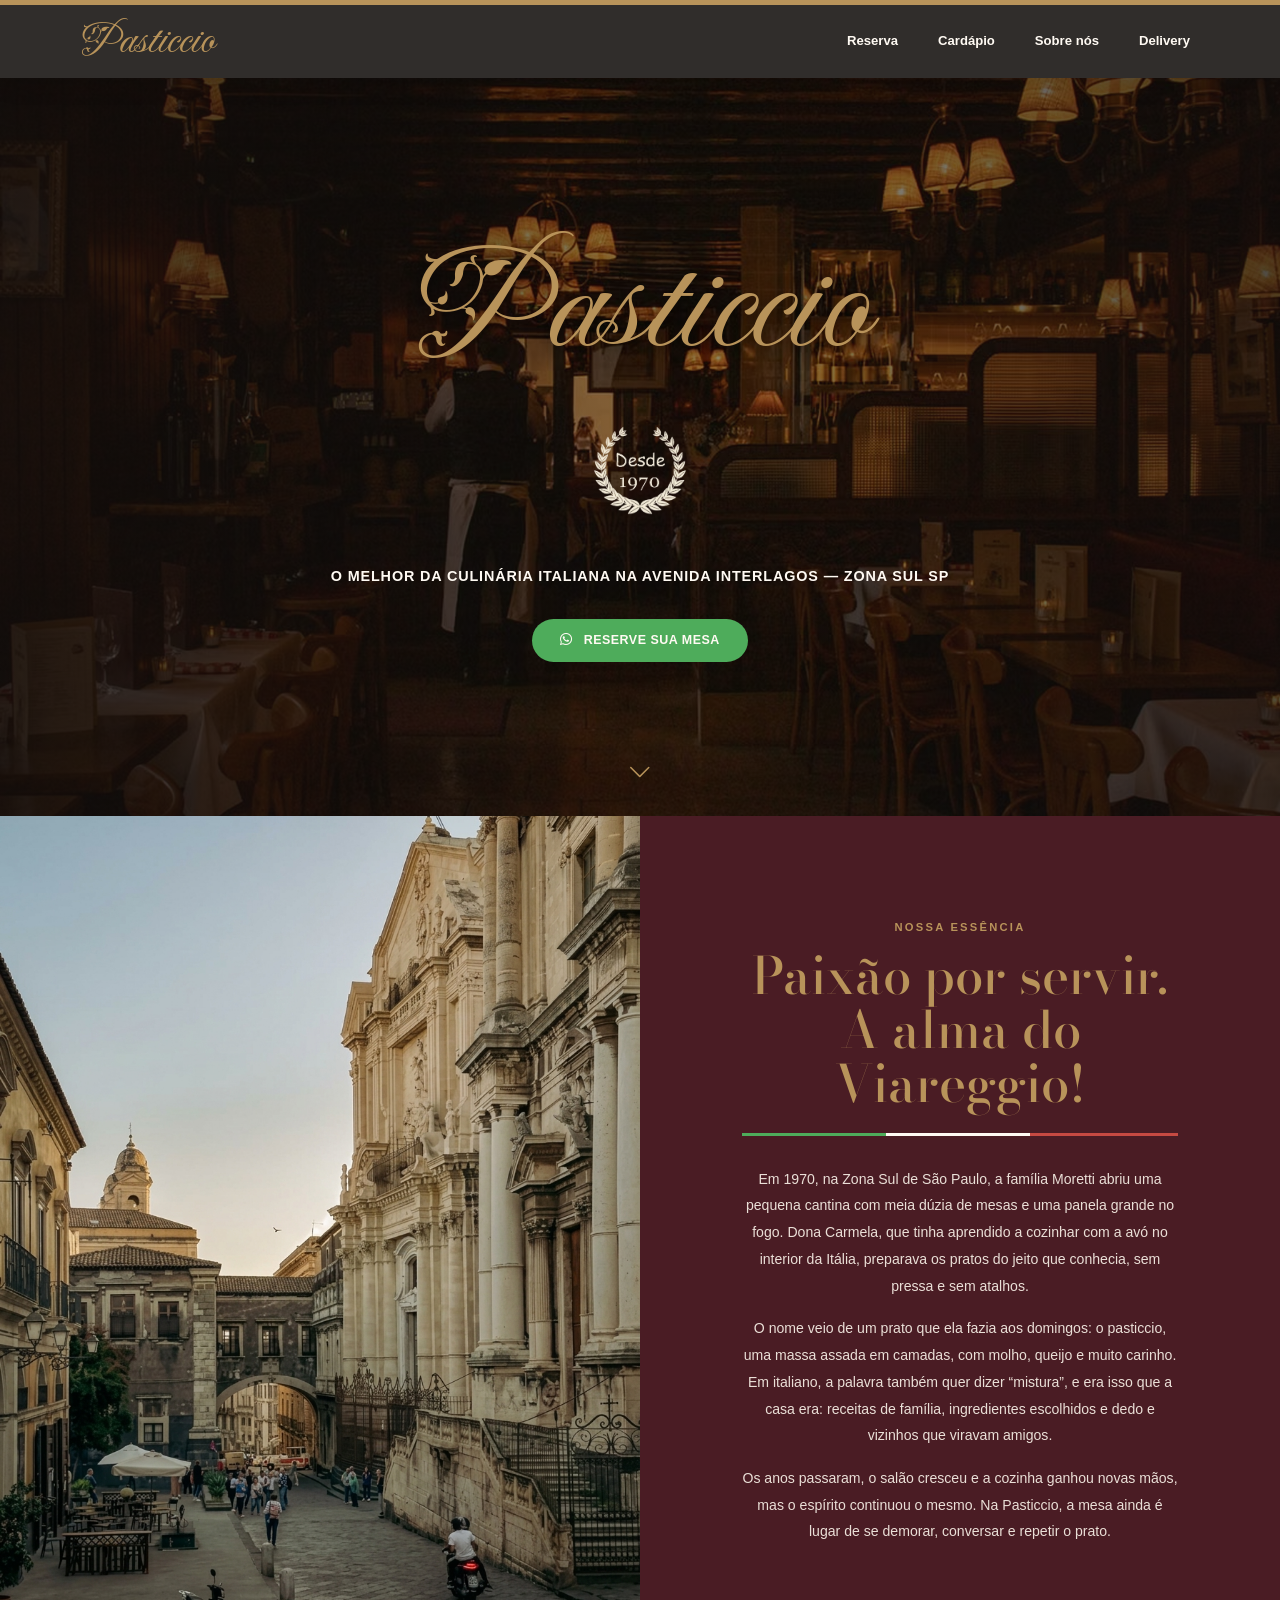
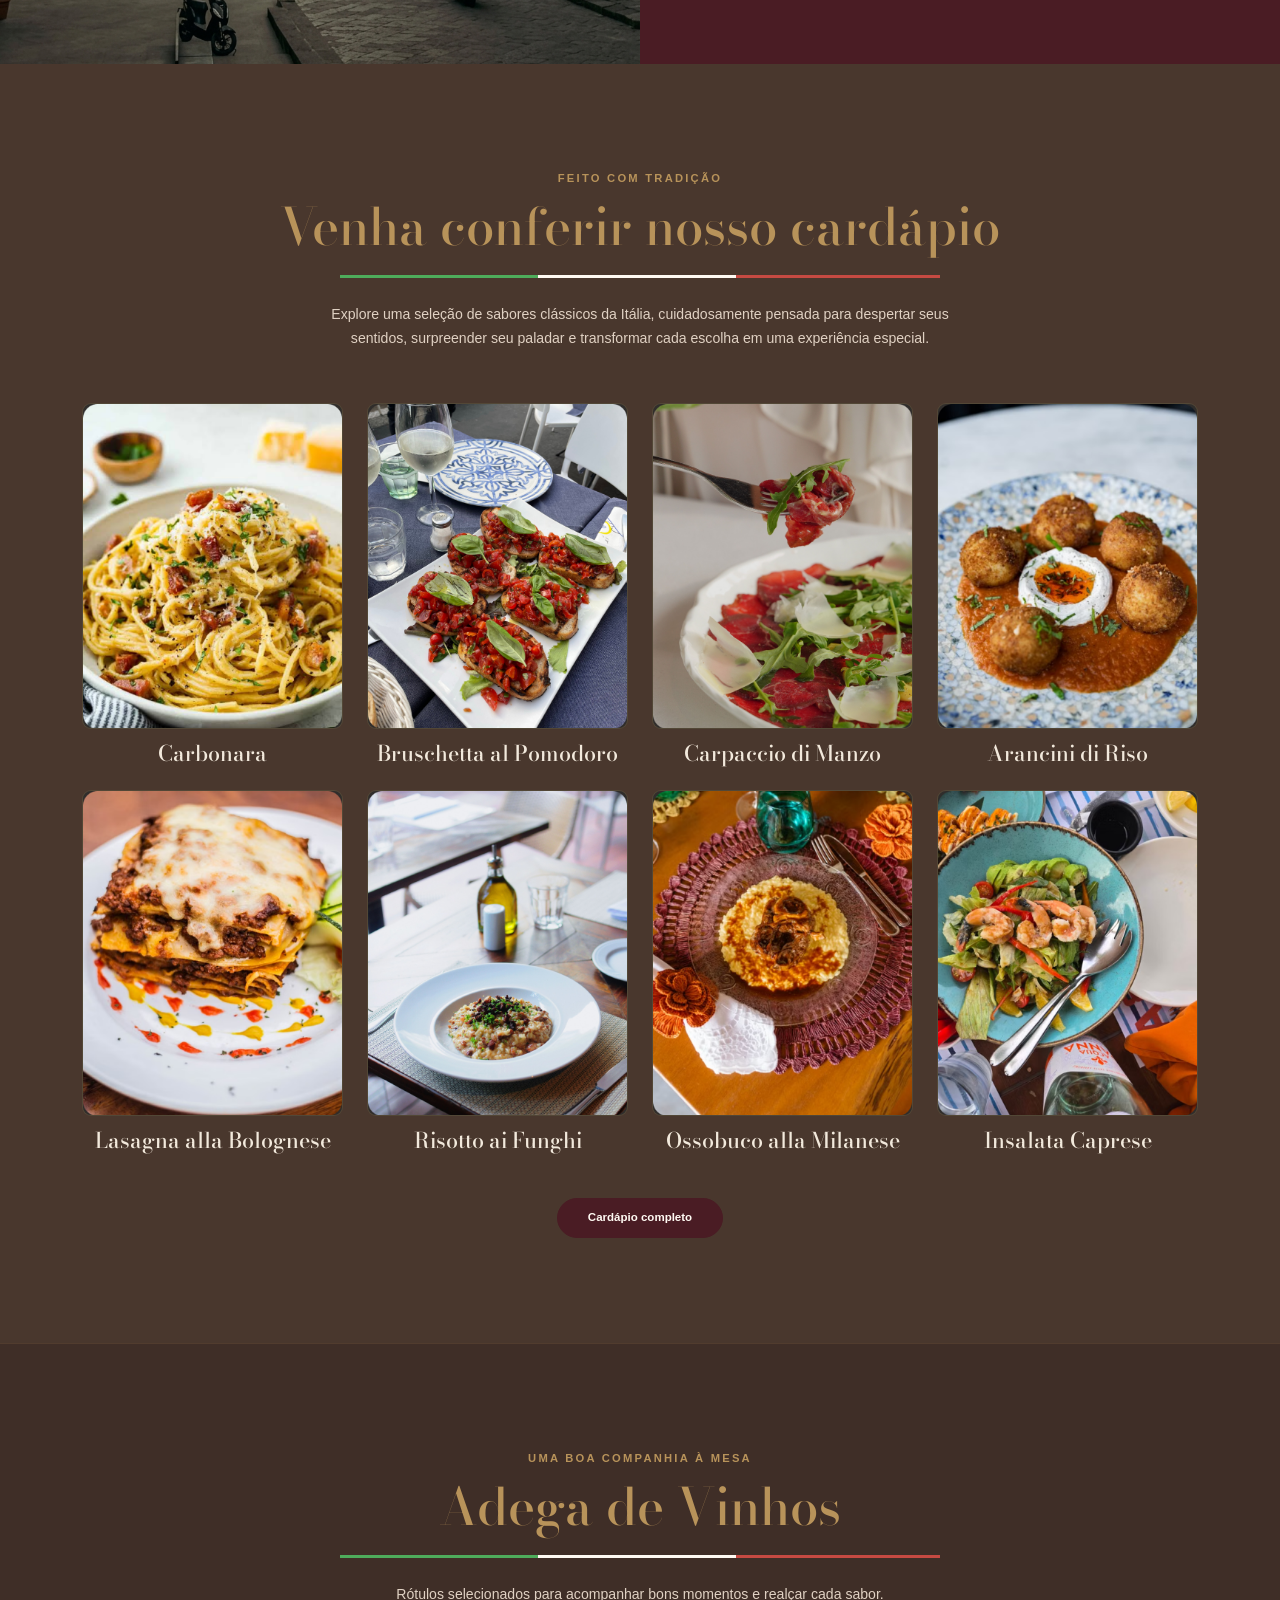
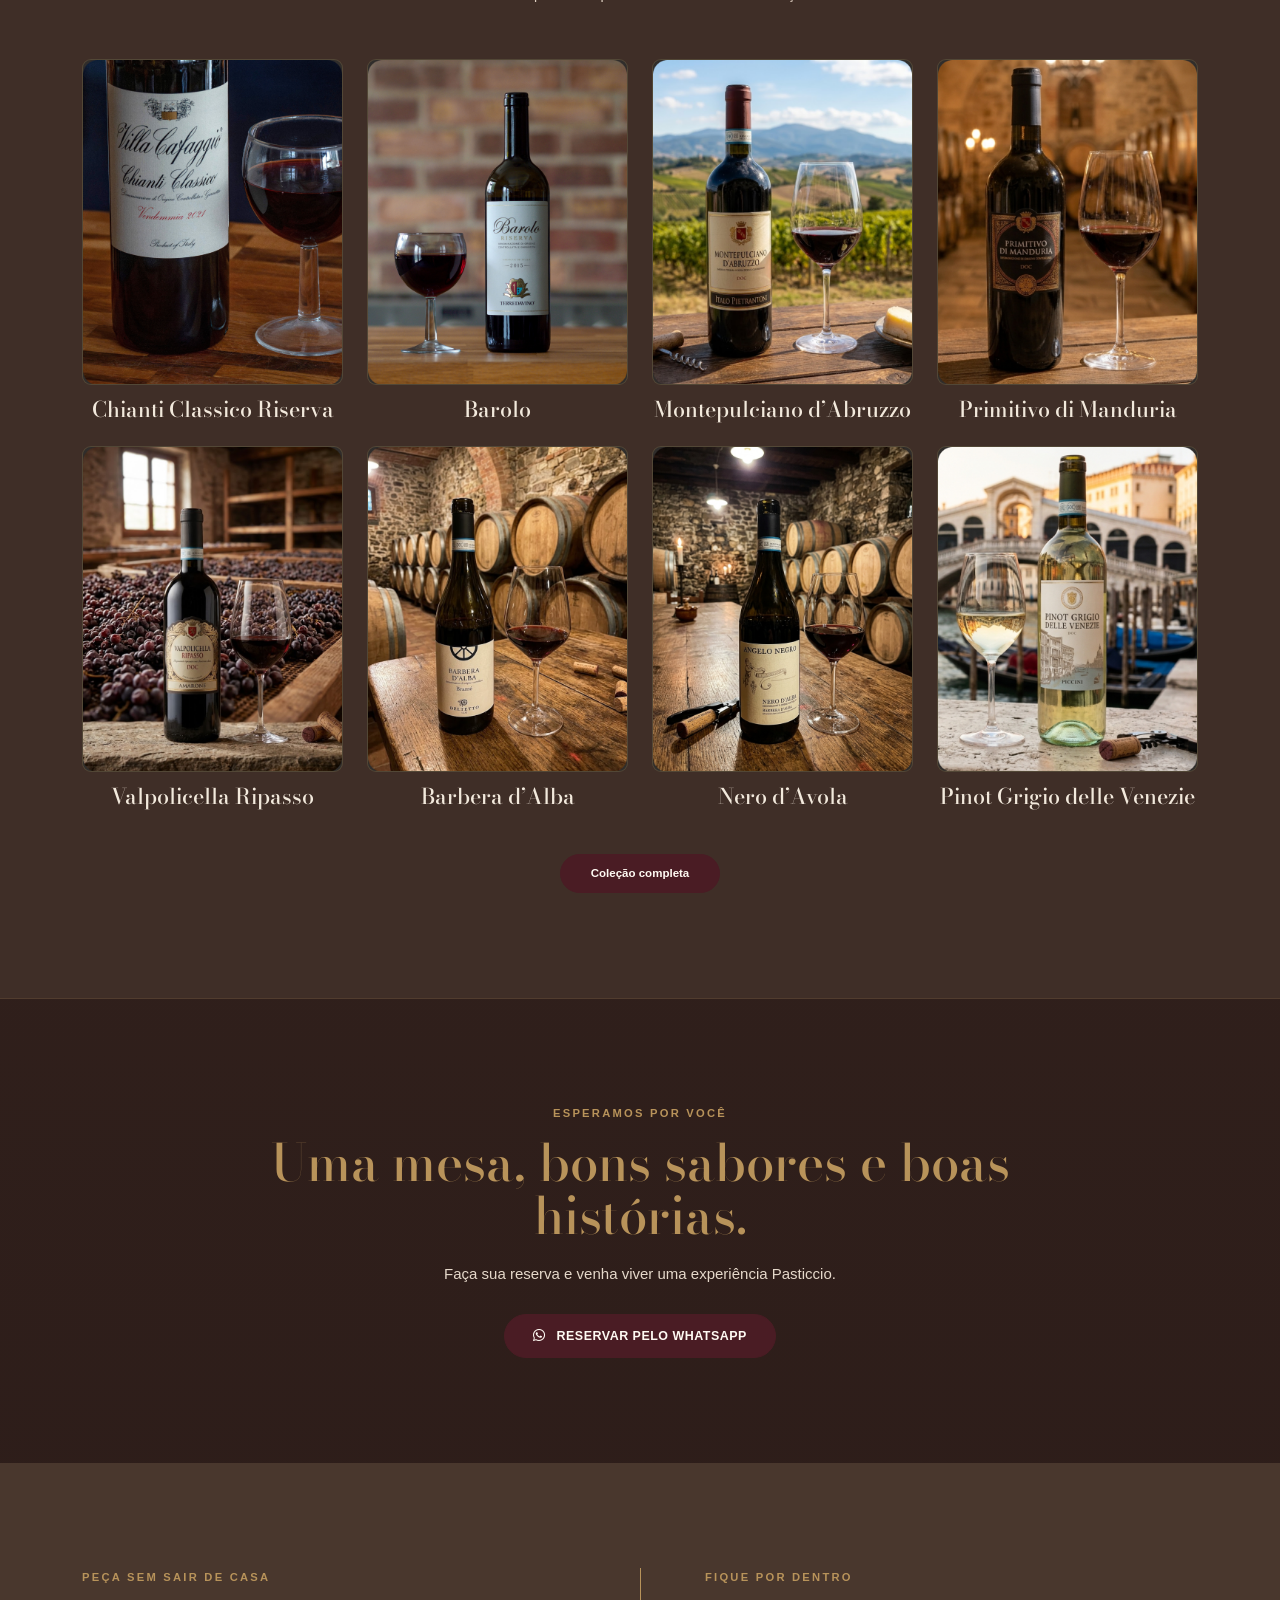
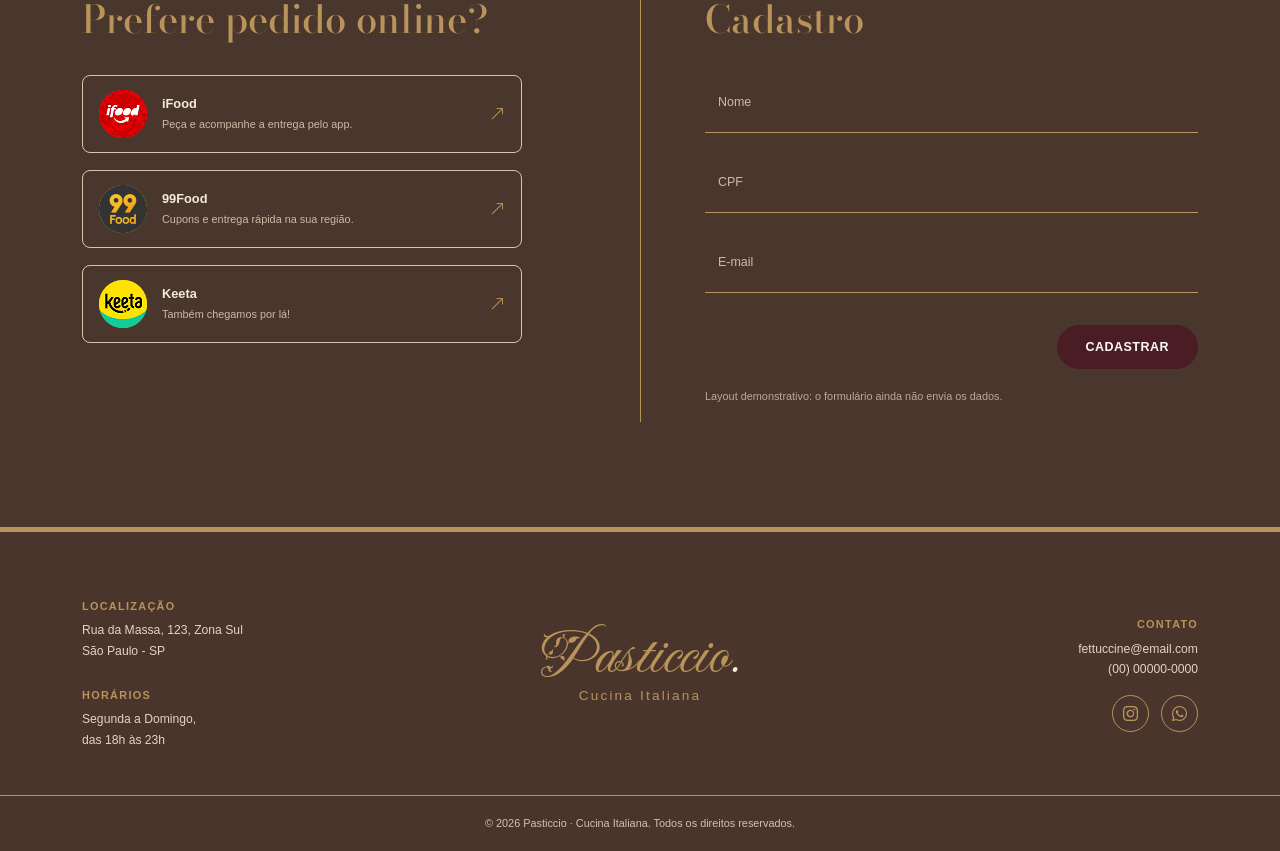
==== commit 429ab98d: "terceira fase" ====
--- a/Html/index.html
+++ b/Html/index.html
@@ -19,7 +19,7 @@
 
   <!-- Links CSS -->
 
-  <link rel="stylesheet" href="/CSS/style.css">
+  <link rel="stylesheet" href="style.css">
 </head>
 
 <body>
@@ -51,7 +51,7 @@
       <div class="hero-overlay"></div>
       <div class="container hero-content text-center">
         <h1 class="hero-logo">Pasticcio</h1>
-        <div class="laurel"><img src="/Images/image_5-removebg-preview 1.png" alt=""></div>
+        <div class="laurel"><img src="../Images/image_5-removebg-preview 1.png" alt=""></div>
         <p class="hero-subtitle">O melhor da culinária italiana na Avenida Interlagos — Zona Sul SP</p>
         <a class="btn btn-main btn-whatsapp" href="#reserva">
           <i class="bi bi-whatsapp"></i> Reserve sua mesa
@@ -91,57 +91,179 @@
 
         <div class="row g-4 menu-grid">
           <div class="col-6 col-md-3">
-            <article class="dish-card">
-              <img src="/Images/Carbonara.png" alt="Prato de carbonara">
+            <article class="dish-card catalog-card">
+              <button type="button" class="catalog-card-toggle" aria-label="Detalhes de Carbonara" aria-controls="dish-description-1" aria-expanded="false">
+                <img src="../Images/Carbonara.png" alt="" loading="lazy">
+              </button>
+              <div class="catalog-card-details" id="dish-description-1" hidden>
+                <p>Massa al dente com molho de gemas e pecorino romano, sem creme de leite. Finalizada com guanciale crocante e pimenta-do-reino.</p>
+              </div>
               <h3>Carbonara</h3>
             </article>
           </div>
           <div class="col-6 col-md-3">
-            <article class="dish-card">
-              <img src="/Images/Bruschetta.png" alt="Prato de bruschetta">
+            <article class="dish-card catalog-card">
+              <button type="button" class="catalog-card-toggle" aria-label="Detalhes de Bruschetta al Pomodoro" aria-controls="dish-description-2" aria-expanded="false">
+                <img src="../Images/Bruschetta.png" alt="" loading="lazy">
+              </button>
+              <div class="catalog-card-details" id="dish-description-2" hidden>
+                <p>Pão italiano tostado e esfregado com alho, coberto com tomates maduros, manjericão, sal marinho e azeite extravirgem.</p>
+              </div>
               <h3>Bruschetta al Pomodoro</h3>
             </article>
           </div>
           <div class="col-6 col-md-3">
-            <article class="dish-card">
-              <img src="/Images/Carpaccio.png" alt="Salada italiana">
+            <article class="dish-card catalog-card">
+              <button type="button" class="catalog-card-toggle" aria-label="Detalhes de Carpaccio di Manzo" aria-controls="dish-description-3" aria-expanded="false">
+                <img src="../Images/Carpaccio.png" alt="" loading="lazy">
+              </button>
+              <div class="catalog-card-details" id="dish-description-3" hidden>
+                <p>Lâminas finas de filé-mignon cru sobre rúcula fresca, com lascas de parmesão, alcaparras e molho de limão-siciliano, azeite e pimenta-do-reino.</p>
+              </div>
               <h3>Carpaccio di Manzo</h3>
             </article>
           </div>
           <div class="col-6 col-md-3">
-            <article class="dish-card">
-              <img src="/Images/Arancini.png" alt="Pizza italiana">
+            <article class="dish-card catalog-card">
+              <button type="button" class="catalog-card-toggle" aria-label="Detalhes de Arancini di Riso" aria-controls="dish-description-4" aria-expanded="false">
+                <img src="../Images/Arancini.png" alt="" loading="lazy">
+              </button>
+              <div class="catalog-card-details" id="dish-description-4" hidden>
+                <p>Bolinhos de risoto empanados em panko e recheados com muçarela. Acompanham molho rústico de tomate com manjericão e parmesão.</p>
+              </div>
               <h3>Arancini di Riso</h3>
             </article>
           </div>
           <div class="col-6 col-md-3">
-            <article class="dish-card">
-              <img src="/Images/Lasagna.png" alt="Lasanha italiana">
+            <article class="dish-card catalog-card">
+              <button type="button" class="catalog-card-toggle" aria-label="Detalhes de Lasagna alla Bolognese" aria-controls="dish-description-5" aria-expanded="false">
+                <img src="../Images/Lasagna.png" alt="" loading="lazy">
+              </button>
+              <div class="catalog-card-details" id="dish-description-5" hidden>
+                <p>Massa fresca artesanal em camadas com ragù de carne, bechamel e parmesão, gratinada no forno.</p>
+              </div>
               <h3>Lasagna alla Bolognese</h3>
             </article>
           </div>
           <div class="col-6 col-md-3">
-            <article class="dish-card">
-              <img src="/Images/Frame 50.png" alt="Prato italiano artesanal">
+            <article class="dish-card catalog-card">
+              <button type="button" class="catalog-card-toggle" aria-label="Detalhes de Risotto ai Funghi" aria-controls="dish-description-6" aria-expanded="false">
+                <img src="../Images/Frame 50.png" alt="" loading="lazy">
+              </button>
+              <div class="catalog-card-details" id="dish-description-6" hidden>
+                <p>Arroz arbóreo cozido com caldo caseiro e vinho branco, cogumelos salteados no alho, manteiga, parmesão e salsinha.</p>
+              </div>
               <h3>Risotto ai Funghi</h3>
             </article>
           </div>
           <div class="col-6 col-md-3">
-            <article class="dish-card">
-              <img src="/Images/Frame 52.png" alt="Prato Ossobuco">
-              <h3>Ossobuco"</h3>
-            </article>
-          </div>
-          <div class="col-6 col-md-3">
-            <article class="dish-card">
-              <img src="/Images/Frame 54.png" alt="Prato fresco">
+            <article class="dish-card catalog-card">
+              <button type="button" class="catalog-card-toggle" aria-label="Detalhes de Ossobuco alla Milanese" aria-controls="dish-description-7" aria-expanded="false">
+                <img src="../Images/Frame 52.png" alt="" loading="lazy">
+              </button>
+              <div class="catalog-card-details" id="dish-description-7" hidden>
+                <p>Jarrete bovino braseado com cenoura, aipo, cebola, tomate e vinho branco. Servido com seu molho e gremolata de limão, alho e salsa.</p>
+              </div>
+              <h3>Ossobuco alla Milanese</h3>
+            </article>
+          </div>
+          <div class="col-6 col-md-3">
+            <article class="dish-card catalog-card">
+              <button type="button" class="catalog-card-toggle" aria-label="Detalhes de Insalata Caprese" aria-controls="dish-description-8" aria-expanded="false">
+                <img src="../Images/Frame 54.png" alt="" loading="lazy">
+              </button>
+              <div class="catalog-card-details" id="dish-description-8" hidden>
+                <p>Tomate maduro, muçarela de búfala e manjericão, com azeite extravirgem, flor de sal e redução balsâmica.</p>
+              </div>
               <h3>Insalata Caprese</h3>
             </article>
           </div>
         </div>
-        <div class="text-center section-action">
-          <a href="#contato" class="btn btn-outline-gold">Cardápio completo</a>
-        </div>
+        <details class="catalog-collection text-center section-action">
+          <summary class="btn btn-outline-gold">
+            <span class="catalog-show-all">Cardápio completo</span>
+            <span class="catalog-show-less">Ver menos</span>
+          </summary>
+          <div class="row g-4 mt-2">
+            <div class="col-6 col-md-3">
+              <article class="dish-card catalog-card">
+                <button type="button" class="catalog-card-toggle" aria-label="Detalhes de Fettuccine ao Molho Branco" aria-controls="dish-description-9" aria-expanded="false">
+                  <img src="../Images/Frame 55.png" alt="" loading="lazy">
+                </button>
+                <div class="catalog-card-details" id="dish-description-9" hidden>
+                  <p>Fettuccine fresco com molho de manteiga, creme de leite e parmesão, finalizado com pimenta-do-reino e salsinha.</p>
+                </div>
+                <h3>Fettuccine ao Molho Branco</h3>
+              </article>
+            </div>
+            <div class="col-6 col-md-3">
+              <article class="dish-card catalog-card">
+                <button type="button" class="catalog-card-toggle" aria-label="Detalhes de Spaghetti alle Vongole" aria-controls="dish-description-10" aria-expanded="false">
+                  <img src="../Images/Frame 58.png" alt="" loading="lazy">
+                </button>
+                <div class="catalog-card-details" id="dish-description-10" hidden>
+                  <p>Spaghetti al dente salteado com vôngoles, alho, vinho branco e pimenta calabresa, finalizado com salsinha e azeite.</p>
+                </div>
+                <h3>Spaghetti alle Vongole</h3>
+              </article>
+            </div>
+            <div class="col-6 col-md-3">
+              <article class="dish-card catalog-card">
+                <button type="button" class="catalog-card-toggle" aria-label="Detalhes de Tiramisù" aria-controls="dish-description-11" aria-expanded="false">
+                  <img src="../Images/Frame 60.png" alt="" loading="lazy">
+                </button>
+                <div class="catalog-card-details" id="dish-description-11" hidden>
+                  <p>Biscoitos champanhe embebidos em café espresso, intercalados com creme de mascarpone e finalizados com cacau em pó.</p>
+                </div>
+                <h3>Tiramisù</h3>
+              </article>
+            </div>
+            <div class="col-6 col-md-3">
+              <article class="dish-card catalog-card">
+                <button type="button" class="catalog-card-toggle" aria-label="Detalhes de Parmigiana di Melanzane" aria-controls="dish-description-12" aria-expanded="false">
+                  <img src="../Images/Frame 62.png" alt="" loading="lazy">
+                </button>
+                <div class="catalog-card-details" id="dish-description-12" hidden>
+                  <p>Berinjela dourada em camadas com molho de tomate, muçarela e manjericão, gratinada com parmesão.</p>
+                </div>
+                <h3>Parmigiana di Melanzane</h3>
+              </article>
+            </div>
+            <div class="col-6 col-md-3">
+              <article class="dish-card catalog-card">
+                <button type="button" class="catalog-card-toggle" aria-label="Detalhes de Gnocchi di Patate al Sugo" aria-controls="dish-description-13" aria-expanded="false">
+                  <img src="../Images/Frame 64.png" alt="" loading="lazy">
+                </button>
+                <div class="catalog-card-details" id="dish-description-13" hidden>
+                  <p>Nhoques artesanais de batata com molho de tomate fresco, manjericão, azeite e parmesão ralado na hora.</p>
+                </div>
+                <h3>Gnocchi di Patate al Sugo</h3>
+              </article>
+            </div>
+            <div class="col-6 col-md-3">
+              <article class="dish-card catalog-card">
+                <button type="button" class="catalog-card-toggle" aria-label="Detalhes de Risotto ai Frutti di Mare" aria-controls="dish-description-14" aria-expanded="false">
+                  <img src="../Images/Frame 66.png" alt="" loading="lazy">
+                </button>
+                <div class="catalog-card-details" id="dish-description-14" hidden>
+                  <p>Arroz arbóreo com caldo de peixe e vinho branco, camarões, lulas, mexilhões e vôngoles. Finalizado com salsinha, limão-siciliano e azeite.</p>
+                </div>
+                <h3>Risotto ai Frutti di Mare</h3>
+              </article>
+            </div>
+            <div class="col-6 col-md-3">
+              <article class="dish-card catalog-card">
+                <button type="button" class="catalog-card-toggle catalog-card-cropped" aria-label="Detalhes de Gnocchi al Pesto" aria-controls="dish-description-15" aria-expanded="false">
+                  <img src="../Images/figma/Component 14.png" alt="" loading="lazy">
+                </button>
+                <div class="catalog-card-details" id="dish-description-15" hidden>
+                  <p>Nhoques artesanais de batata com pesto de manjericão, pinoli, alho, parmesão e azeite extravirgem. Finalizados com lascas de parmesão e manjericão.</p>
+                </div>
+                <h3>Gnocchi al Pesto</h3>
+              </article>
+            </div>
+          </div>
+        </details>
       </div>
     </section>
 
@@ -157,80 +279,179 @@
 
         <div class="row g-4 wine-grid">
           <div class="col-6 col-md-3">
-            <article class="wine-card">
-              <div class="wine-bottle">
-                <img src="" alt="Taça de vinho tinto">
-              </div>
-              <h3>Vinho da Casa</h3>
-              <p>Safra selecionada · Itália</p>
-            </article>
-          </div>
-          <div class="col-6 col-md-3">
-            <article class="wine-card">
-              <div class="wine-bottle">
-                <img src="" alt="Vinho tinto servido">
-              </div>
-              <h3>Rosso Toscano</h3>
-              <p>Notas intensas e elegantes</p>
-            </article>
-          </div>
-          <div class="col-6 col-md-3">
-            <article class="wine-card">
-              <div class="wine-bottle">
-                <img src="" alt="Vinho branco">
-              </div>
-              <h3>Bianco della Casa</h3>
-              <p>Leve e refrescante</p>
-            </article>
-          </div>
-          <div class="col-6 col-md-3">
-            <article class="wine-card">
-              <div class="wine-bottle">
-                <img src="" alt="Garrafas de vinho">
-              </div>
-              <h3>Vino del Veneto</h3>
-              <p>Tradição em cada taça</p>
-            </article>
-          </div>
-          <div class="col-6 col-md-3">
-            <article class="wine-card">
-              <div class="wine-bottle">
-                <img src="" alt="Taça de vinho">
-              </div>
-              <h3>Chianti Classico</h3>
-              <p>Frutado e equilibrado</p>
-            </article></div>
-          <div class="col-6 col-md-3">
-            <article class="wine-card">
-              <div class="wine-bottle">
-                <img src="" alt="Vinho tinto">
-              </div>
-              <h3>Montepulciano</h3>
-              <p>Corpo médio · Itália</p>
-            </article>
-          </div>
-          <div class="col-6 col-md-3">
-            <article class="wine-card">
-              <div class="wine-bottle">
-                <img src="" alt="Taça de vinho branco">
-              </div>
-              <h3>Pinot Grigio</h3>
-              <p>Aromático e delicado</p>
-            </article>
-          </div>
-          <div class="col-6 col-md-3">
-            <article class="wine-card">
-              <div class="wine-bottle">
-                <img src="" alt="Adega de vinhos">
-              </div>
-              <h3>Prosecco</h3>
-              <p>Fino e festivo</p>
-            </article>
-          </div>
-        </div>
-        <div class="text-center section-action">
-          <a href="#contato" class="btn btn-outline-gold">Coleção completa</a>
-        </div>
+            <article class="wine-card catalog-card">
+              <button type="button" class="catalog-card-toggle" aria-label="Detalhes de Chianti Classico Riserva" aria-controls="wine-description-1" aria-expanded="false">
+                <img src="../Images/wines/Frame 70.png" alt="" loading="lazy">
+              </button>
+              <div class="catalog-card-details" id="wine-description-1" hidden>
+                <p>Sangiovese da Toscana, com 18 meses em carvalho francês e seis em garrafa. Notas de cereja madura, violeta e especiarias, com acidez vibrante e taninos firmes.</p>
+              </div>
+              <h3>Chianti Classico Riserva</h3>
+            </article>
+          </div>
+          <div class="col-6 col-md-3">
+            <article class="wine-card catalog-card">
+              <button type="button" class="catalog-card-toggle" aria-label="Detalhes de Barolo" aria-controls="wine-description-2" aria-expanded="false">
+                <img src="../Images/wines/Frame 102.png" alt="" loading="lazy">
+              </button>
+              <div class="catalog-card-details" id="wine-description-2" hidden>
+                <p>Nebbiolo do Piemonte, com 24 meses em carvalho da Slavônia e 12 em garrafa. Aromas de rosas secas, alcatrão, cereja negra e tabaco, com taninos marcantes.</p>
+              </div>
+              <h3>Barolo</h3>
+            </article>
+          </div>
+          <div class="col-6 col-md-3">
+            <article class="wine-card catalog-card">
+              <button type="button" class="catalog-card-toggle" aria-label="Detalhes de Montepulciano d’Abruzzo" aria-controls="wine-description-3" aria-expanded="false">
+                <img src="../Images/wines/Frame 74.png" alt="" loading="lazy">
+              </button>
+              <div class="catalog-card-details" id="wine-description-3" hidden>
+                <p>Montepulciano da costa do Adriático, com estágio em cubas de cimento. Macio e frutado, com ameixa, amora e pimenta-preta. Acompanha massas ao molho de tomate.</p>
+              </div>
+              <h3>Montepulciano d’Abruzzo</h3>
+            </article>
+          </div>
+          <div class="col-6 col-md-3">
+            <article class="wine-card catalog-card">
+              <button type="button" class="catalog-card-toggle" aria-label="Detalhes de Primitivo di Manduria" aria-controls="wine-description-4" aria-expanded="false">
+                <img src="../Images/wines/Frame 107.png" alt="" loading="lazy">
+              </button>
+              <div class="catalog-card-details" id="wine-description-4" hidden>
+                <p>Primitivo da Puglia, com oito meses de estágio em carvalho americano. Encorpado, com geleia de frutas negras, figo seco e baunilha.</p>
+              </div>
+              <h3>Primitivo di Manduria</h3>
+            </article>
+          </div>
+          <div class="col-6 col-md-3">
+            <article class="wine-card catalog-card">
+              <button type="button" class="catalog-card-toggle" aria-label="Detalhes de Valpolicella Ripasso" aria-controls="wine-description-5" aria-expanded="false">
+                <img src="../Images/wines/Frame 78.png" alt="" loading="lazy">
+              </button>
+              <div class="catalog-card-details" id="wine-description-5" hidden>
+                <p>Corvina, Corvinone e Rondinella do Vêneto. Passa pelas cascas do Amarone e estagia 18 meses em carvalho. Notas de cereja em calda, amêndoa e especiarias doces.</p>
+              </div>
+              <h3>Valpolicella Ripasso</h3>
+            </article>
+          </div>
+          <div class="col-6 col-md-3">
+            <article class="wine-card catalog-card">
+              <button type="button" class="catalog-card-toggle" aria-label="Detalhes de Barbera d’Alba" aria-controls="wine-description-6" aria-expanded="false">
+                <img src="../Images/wines/Frame 80.png" alt="" loading="lazy">
+              </button>
+              <div class="catalog-card-details" id="wine-description-6" hidden>
+                <p>Barbera do Piemonte, com dez meses em carvalho francês usado. Notas de cereja azeda, framboesa e violeta, com acidez marcante e taninos suaves.</p>
+              </div>
+              <h3>Barbera d’Alba</h3>
+            </article>
+          </div>
+          <div class="col-6 col-md-3">
+            <article class="wine-card catalog-card">
+              <button type="button" class="catalog-card-toggle" aria-label="Detalhes de Nero d’Avola" aria-controls="wine-description-7" aria-expanded="false">
+                <img src="../Images/wines/Frame 82.png" alt="" loading="lazy">
+              </button>
+              <div class="catalog-card-details" id="wine-description-7" hidden>
+                <p>Nero d’Avola da Sicília, com seis meses em aço inox. Notas de ameixa, amora, especiarias e ervas mediterrâneas, com taninos aveludados.</p>
+              </div>
+              <h3>Nero d’Avola</h3>
+            </article>
+          </div>
+          <div class="col-6 col-md-3">
+            <article class="wine-card catalog-card">
+              <button type="button" class="catalog-card-toggle" aria-label="Detalhes de Pinot Grigio delle Venezie" aria-controls="wine-description-8" aria-expanded="false">
+                <img src="../Images/wines/Frame 84.png" alt="" loading="lazy">
+              </button>
+              <div class="catalog-card-details" id="wine-description-8" hidden>
+                <p>Pinot Grigio do nordeste da Itália, fermentado em aço inox a baixa temperatura. Leve, seco e fresco, com notas de pera, maçã verde e flores brancas.</p>
+              </div>
+              <h3>Pinot Grigio delle Venezie</h3>
+            </article>
+          </div>
+        </div>
+        <details class="catalog-collection text-center section-action">
+          <summary class="btn btn-outline-gold">
+            <span class="catalog-show-all">Coleção completa</span>
+            <span class="catalog-show-less">Ver menos</span>
+          </summary>
+          <div class="row g-4 mt-2">
+            <div class="col-6 col-md-3">
+              <article class="wine-card catalog-card">
+                <button type="button" class="catalog-card-toggle" aria-label="Detalhes de Gavi di Gavi" aria-controls="wine-description-9" aria-expanded="false">
+                  <img src="../Images/wines/Frame 86.png" alt="" loading="lazy">
+                </button>
+                <div class="catalog-card-details" id="wine-description-9" hidden>
+                  <p>Cortese do Piemonte, fermentado em aço inox. Vinho seco e mineral, com notas de maçã verde, flor de tília e amêndoa fresca.</p>
+                </div>
+                <h3>Gavi di Gavi</h3>
+              </article>
+            </div>
+            <div class="col-6 col-md-3">
+              <article class="wine-card catalog-card">
+                <button type="button" class="catalog-card-toggle" aria-label="Detalhes de Soave Classico" aria-controls="wine-description-10" aria-expanded="false">
+                  <img src="../Images/wines/Frame 88.png" alt="" loading="lazy">
+                </button>
+                <div class="catalog-card-details" id="wine-description-10" hidden>
+                  <p>Garganega de solos vulcânicos, com cinco meses sobre as borras. Notas de pêssego branco, amêndoa e flores do campo. Acompanha risotos e massas cremosas.</p>
+                </div>
+                <h3>Soave Classico</h3>
+              </article>
+            </div>
+            <div class="col-6 col-md-3">
+              <article class="wine-card catalog-card">
+                <button type="button" class="catalog-card-toggle" aria-label="Detalhes de Rosato di Toscana" aria-controls="wine-description-11" aria-expanded="false">
+                  <img src="../Images/wines/Frame 90.png" alt="" loading="lazy">
+                </button>
+                <div class="catalog-card-details" id="wine-description-11" hidden>
+                  <p>Rosé de Sangiovese com breve maceração. Fresco, leve e seco, com aromas de morango, framboesa e pétalas de rosa.</p>
+                </div>
+                <h3>Rosato di Toscana</h3>
+              </article>
+            </div>
+            <div class="col-6 col-md-3">
+              <article class="wine-card catalog-card">
+                <button type="button" class="catalog-card-toggle" aria-label="Detalhes de Prosecco DOC Brut" aria-controls="wine-description-12" aria-expanded="false">
+                  <img src="../Images/wines/Frame 92.png" alt="" loading="lazy">
+                </button>
+                <div class="catalog-card-details" id="wine-description-12" hidden>
+                  <p>Glera do Vêneto, com segunda fermentação pelo método Charmat. Fresco e leve, com notas de maçã verde, pera e flores brancas.</p>
+                </div>
+                <h3>Prosecco DOC Brut</h3>
+              </article>
+            </div>
+            <div class="col-6 col-md-3">
+              <article class="wine-card catalog-card">
+                <button type="button" class="catalog-card-toggle" aria-label="Detalhes de Franciacorta Brut" aria-controls="wine-description-13" aria-expanded="false">
+                  <img src="../Images/wines/Frame 94.png" alt="" loading="lazy">
+                </button>
+                <div class="catalog-card-details" id="wine-description-13" hidden>
+                  <p>Chardonnay e Pinot Nero da Lombardia, com segunda fermentação em garrafa e 24 meses sobre as leveduras. Notas de brioche, maçã assada e amêndoas.</p>
+                </div>
+                <h3>Franciacorta Brut</h3>
+              </article>
+            </div>
+            <div class="col-6 col-md-3">
+              <article class="wine-card catalog-card">
+                <button type="button" class="catalog-card-toggle" aria-label="Detalhes de Moscato d’Asti" aria-controls="wine-description-14" aria-expanded="false">
+                  <img src="../Images/wines/Frame 96.png" alt="" loading="lazy">
+                </button>
+                <div class="catalog-card-details" id="wine-description-14" hidden>
+                  <p>Moscato Bianco do Piemonte, levemente gaseificado e de baixo teor alcoólico. Doce e fresco, com notas de pêssego, flor de laranjeira e uva. Acompanha o tiramisù.</p>
+                </div>
+                <h3>Moscato d’Asti</h3>
+              </article>
+            </div>
+            <div class="col-6 col-md-3">
+              <article class="wine-card catalog-card">
+                <button type="button" class="catalog-card-toggle" aria-label="Detalhes de Vermentino di Sardegna" aria-controls="wine-description-15" aria-expanded="false">
+                  <img src="../Images/wines/Frame 98.png" alt="" loading="lazy">
+                </button>
+                <div class="catalog-card-details" id="wine-description-15" hidden>
+                  <p>Vermentino da costa da Sardenha, com quatro meses sobre as borras finas. Cítrico e mineral, com notas de limão-siciliano, ervas e um toque salino. Acompanha frutos do mar.</p>
+                </div>
+                <h3>Vermentino di Sardegna</h3>
+              </article>
+            </div>
+          </div>
+        </details>
       </div>
     </section>
 
@@ -256,7 +477,7 @@
             <h2>Prefere pedido online?</h2>
             <div class="delivery-list">
               <a href="#" class="delivery-option">
-                <span class="delivery-mark ifood"><img src="/Images/ifood3 1.png" alt=""></span>
+                <span class="delivery-mark ifood"><img src="../Images/ifood3 1.png" alt=""></span>
                 <span>
                   <strong>iFood</strong>
                   <small>Peça e acompanhe a entrega pelo app.</small>
@@ -264,14 +485,14 @@
                 <i class="bi bi-arrow-up-right"></i>
               </a>
               <a href="#" class="delivery-option">
-                <span class="delivery-mark food99"><img src="/Images/Frame 101.png" alt=""></span>
+                <span class="delivery-mark food99"><img src="../Images/Frame 101.png" alt=""></span>
                 <span>
                   <strong>99Food</strong>
                   <small>Cupons e entrega rápida na sua região.</small>
                 </span>
                 <i class="bi bi-arrow-up-right"></i></a>
               <a href="#" class="delivery-option">
-                <span class="delivery-mark keeta"><img src="/Images/keeta 1.png" alt=""></span>
+                <span class="delivery-mark keeta"><img src="../Images/keeta 1.png" alt=""></span>
                 <span>
                   <strong>Keeta</strong>
                   <small>Também chegamos por lá!</small>
@@ -337,5 +558,6 @@
 
   <!-- Bootstrap 5.3.3: JavaScript bundle (necessário para o menu mobile) -->
   <script src="https://cdn.jsdelivr.net/npm/bootstrap@5.3.3/dist/js/bootstrap.bundle.min.js"></script>
+  <script src="catalog.js" defer></script>
 </body>
 </html>
--- a/Html/style.css
+++ b/Html/style.css
@@ -0,0 +1,551 @@
+/* =========================================================
+   PASTICCIO — Cucina Italiana
+   Folha de estilos principal
+   ========================================================= */
+
+:root {
+  --brown: #49372D;
+  --brown-deep: #302d2b;
+  --brown-soft: #5a4033;
+  --burgundy: #4A1C24;
+  --burgundy-light: #713B45;
+  --gold: #B8935A;
+  --cream: #f2e9dc;
+  --white: #fffaf3;
+  --green: #4EAC5B;
+  --body-font: "Roboto", sans-serif;
+  --display-font: "Roboto", sans-serif;
+  --title-font:  'Bodoni Moda', serif;
+}
+
+* { box-sizing: border-box; }
+
+html { scroll-behavior: smooth; scroll-padding-top: 82px; }
+
+body {
+  margin: 0;
+  background: var(--brown);
+  color: var(--cream);
+  font-family: var(--body-font);
+  font-size: 15px;
+  line-height: 1.7;
+}
+
+a { text-decoration: none; }
+img { display: block; max-width: 100%; }
+
+h1, h2, h3 {
+  font-family: var(--title-font);
+  font-weight: 500;
+}
+
+h2 {
+  color: var(--gold);
+  font-size: clamp(2.2rem, 4vw, 3.6rem);
+  line-height: 1.05;
+}
+
+.section-space { padding: 105px 0; }
+
+.eyebrow {
+  margin-bottom: 12px;
+  color: var(--gold);
+  font-size: .7rem;
+  font-weight: 700;
+  letter-spacing: .2em;
+  text-transform: uppercase;
+}
+
+/* NAVBAR */
+.site-navbar {
+  min-height: 78px;
+  background: var(--brown-deep);
+  border-top: 5px solid var(--gold);
+  box-shadow: 0 5px 22px #00000020;
+}
+
+.brand-logo {
+  color: var(--gold) !important;
+  font-family: "Fleur De Leah", cursive;
+  font-size: 2.8rem;
+  line-height: 1;
+}
+
+.brand-logo span { color: var(--cream); }
+
+.site-navbar .nav-link {
+  color: var(--white);
+  font-size: .82rem;
+  font-weight: 600;
+  transition: color .2s ease;
+}
+
+.site-navbar .nav-link:hover,
+.site-navbar .nav-link:focus { color: var(--gold); }
+
+.navbar-toggler { border-color: #b8945870; }
+.navbar-toggler:focus { box-shadow: 0 0 0 .2rem #b8945840; }
+
+/* HERO */
+.hero-section {
+  position: relative;
+  display: grid;
+  min-height: min(760px, 82vh);
+  place-items: center;
+  overflow: hidden;
+  background: url(../Images/background-home.png) center 54% / cover no-repeat;
+}
+
+.hero-overlay {
+  position: absolute;
+  inset: 0;
+  background: linear-gradient(90deg, #130d0bd9, #1b100a78 55%, #130d0bbd);
+}
+
+.hero-content {
+  position: relative;
+  z-index: 1;
+  padding: 100px 15px;
+}
+
+.hero-eyebrow { color: #e0c18a; }
+
+.hero-logo {
+  margin: 0;
+  color: var(--gold);
+  font-family:  "Fleur De Leah", cursive;
+  font-size: clamp(5rem, 12vw, 9.5rem);
+  line-height: 1;
+  text-shadow: 0 4px 18px #0009;
+}
+
+.laurel {
+    display: flex;
+    justify-content: center;
+    align-items: center;
+    margin: 12px auto 25px;
+}
+
+.laurel img {
+    display: block;
+    width: 280px;
+    max-width: 100%;
+    height: auto;
+    object-fit: contain;
+}
+
+.hero-subtitle {
+  max-width: 700px;
+  margin: 0 auto 30px;
+  color: var(--white);
+  font-size: .9rem;
+  font-weight: 700;
+  letter-spacing: .06em;
+  text-transform: uppercase;
+}
+
+.btn-main {
+  padding: 12px 28px;
+  border: 1px solid var(--burgundy);
+  border-radius: 30px;
+  background: var(--burgundy);
+  color: var(--white);
+  font-size: .78rem;
+  font-weight: 700;
+  letter-spacing: .04em;
+  text-transform: uppercase;
+  transition: background .2s ease, transform .2s ease;
+}
+
+.btn-main:hover {
+  transform: translateY(-2px);
+  border-color: var(--burgundy-light);
+  background: var(--burgundy-light);
+  color: var(--white);
+}
+
+.btn-whatsapp {
+  border: 0;
+  background: var(--green);
+}
+
+.btn-whatsapp:hover { background: #267441; }
+
+.btn-whatsapp i, .reservation-section .btn i { margin-right: 7px; }
+
+.scroll-cue {
+  position: absolute;
+  z-index: 2;
+  bottom: 22px;
+  left: 50%;
+  color: var(--gold);
+  font-size: 1.5rem;
+  transform: translateX(-50%);
+}
+
+/* HISTÓRIA */
+.history-section { padding: 0; }
+
+.history-image {
+  min-height: 620px;
+  background: url(../Images/Gemini_Generated_Image_mvkg6nmvkg6nmvkg.jfif) center / cover no-repeat;
+}
+
+.history-copy {
+  padding: clamp(55px, 8vw, 120px);
+  background: var(--burgundy);
+}
+
+.history-inner { max-width: 100%; }
+
+.history-inner > p {
+  align-items: center;
+  text-align: center;
+}
+
+.history-copy h2 { 
+  margin-bottom: 18px;
+  text-align: center;
+
+ }
+
+.history-copy p:not(.eyebrow) {
+  color: #eadfd7;
+  font-size: .88rem;
+  line-height: 1.9;
+}
+
+.title-rule {
+  max-width: 100%;
+  width: 600px;
+  height: 3px;
+  margin: 22px 0 30px;
+  background: linear-gradient(90deg, var(--green) 0 33%, var(--white) 33% 66%, #c64a42 66%);
+}
+
+.title-rule-center { margin: 22px auto 25px; }
+
+/* TÍTULOS DAS SEÇÕES */
+.section-heading {
+  max-width: 760px;
+  margin: 0 auto 52px;
+}
+
+.section-heading h2 { margin-bottom: 0; }
+
+.section-heading > p:last-child {
+  max-width: 660px;
+  margin: 0 auto;
+  color: #e0d1c3;
+  font-size: .88rem;
+}
+
+/* CARDÁPIO */
+.menu-section { background: var(--brown); }
+
+.catalog-card {
+  display: grid;
+  grid-template-columns: minmax(0, 1fr);
+  text-align: center;
+}
+
+.catalog-card-toggle,
+.catalog-card-details { grid-area: 1 / 1; }
+
+.catalog-card-toggle {
+  position: relative;
+  width: 100%;
+  min-height: 100%;
+  aspect-ratio: 1 / 1.25;
+  overflow: hidden;
+  padding: 0;
+  border: 1px solid #b8945840;
+  border-radius: 9px;
+  background: #302d2b;
+}
+
+.catalog-card-toggle:focus-visible,
+.catalog-collection summary:focus-visible {
+  outline: 2px solid var(--gold);
+  outline-offset: 3px;
+}
+
+.catalog-card-toggle img {
+  position: absolute;
+  inset: 0;
+  width: 100%;
+  height: 100%;
+  object-fit: cover;
+}
+
+/* Mostra somente a foto na exportação que reúne os dois estados. */
+.catalog-card-cropped img {
+  inset: -5% auto auto -6%;
+  width: 227%;
+  max-width: none;
+  height: 110%;
+  object-fit: fill;
+}
+
+.catalog-card-details {
+  z-index: 1;
+  display: grid;
+  place-items: center;
+  padding: clamp(.65rem, 1.4vw, 1.25rem);
+  border: 1px solid #b8945840;
+  border-radius: 9px;
+  background: #302d2b;
+  color: var(--cream);
+  pointer-events: none;
+}
+
+.catalog-card-details[hidden] { visibility: hidden; }
+
+.catalog-card-details p {
+  margin: 0;
+  font-size: .875rem;
+  line-height: 1.45;
+}
+
+.catalog-card h3 {
+  margin: 13px 0 0;
+  color: var(--cream);
+  font-size: 1.35rem;
+  line-height: 1.1;
+}
+
+.catalog-collection summary { list-style: none; }
+.catalog-collection summary::-webkit-details-marker { display: none; }
+.catalog-collection[open] .catalog-show-all,
+.catalog-collection:not([open]) .catalog-show-less { display: none; }
+.section-action { margin-top: 45px; }
+
+.btn-outline-gold {
+  padding: 10px 30px;
+  border: 1px solid var(--burgundy);
+  border-radius: 30px;
+  background: var(--burgundy);
+  color: var(--white);
+  font-size: .72rem;
+  font-weight: 700;
+  transition: .2s ease;
+}
+
+.btn-outline-gold:hover {
+  border-color: var(--gold);
+  background: transparent;
+  color: var(--gold);
+}
+
+/* ADEGA */
+.wine-section {
+  background: #3f2e27;
+  border-top: 1px solid #b8945825;
+  border-bottom: 1px solid #b8945825;
+}
+
+/* RESERVA */
+.reservation-section {
+  position: relative;
+  background: linear-gradient(#2b1b18d9, #2b1b18e8),
+    url("https://images.unsplash.com/photo-1517248135467-4c7edcad34c4?auto=format&fit=crop&w=1800&q=85") center / cover;
+}
+
+.reservation-section h2 {
+  max-width: 760px;
+  margin: 0 auto 18px;
+}
+
+.reservation-section p:not(.eyebrow) {
+  margin-bottom: 27px;
+  color: #e5d8ca;
+}
+
+/* CONTATO */
+.contact-section { background: var(--brown); }
+
+.contact-section h2 {
+  margin-bottom: 35px;
+  font-size: clamp(2.2rem, 3vw, 3rem);
+}
+
+.delivery-column { padding-right: clamp(20px, 5vw, 75px); }
+
+.registration-column {
+  padding-left: clamp(20px, 5vw, 75px);
+  border-left: 1px solid var(--gold);
+}
+
+.delivery-list {
+  display: grid;
+  gap: 17px;
+  max-width: 440px;
+}
+
+.delivery-option {
+  display: flex;
+  align-items: center;
+  gap: 15px;
+  min-height: 78px;
+  padding: 12px 16px;
+  border: 1px solid #d9c5ad;
+  border-radius: 8px;
+  color: var(--cream);
+  transition: background .2s ease, border-color .2s ease;
+}
+
+.delivery-option:hover {
+  border-color: var(--gold);
+  background: #ffffff08;
+  color: var(--white);
+}
+
+.delivery-mark {
+  display: grid;
+  width: 48px;
+  height: 48px;
+  flex: 0 0 48px;
+  place-items: center;
+  border-radius: 50%;
+  color: white;
+  font-size: .7rem;
+  font-weight: 700;
+}
+
+.ifood { background: #e73535; }
+.food99 { background: #f0c928; color: #27221a; }
+.keeta { background: #b6d93b; color: #302d2b; }
+
+.delivery-option strong,
+.delivery-option small { display: block; }
+
+.delivery-option strong { font-size: .8rem; }
+.delivery-option small { color: #cbb9a8; font-size: .68rem; }
+.delivery-option > i { margin-left: auto; color: var(--gold); }
+
+.registration-form { display: grid; gap: 22px; }
+
+.registration-form .form-floating > .form-control {
+  border: 0;
+  border-bottom: 1px solid var(--gold);
+  border-radius: 0;
+  background: transparent;
+  color: var(--white);
+  box-shadow: none;
+}
+
+.registration-form .form-floating > label {
+  color: #cdbba9;
+  font-size: .78rem;
+}
+
+.registration-form .form-control:focus { border-bottom-color: var(--white); }
+
+.registration-form .form-control:focus ~ label { color: var(--gold); }
+
+.registration-form .btn { justify-self: end; margin-top: 10px; }
+
+.form-note {
+  margin-top: 18px;
+  color: #bda997;
+  font-size: .68rem;
+}
+
+/* FOOTER */
+.site-footer {
+  padding: 65px 0 0;
+  border-top: 5px solid var(--gold);
+  background: #49352b;
+}
+
+.footer-main { padding-bottom: 45px; }
+
+.footer-info p {
+  margin: 0;
+  color: #e2d4c7;
+  font-size: .76rem;
+  line-height: 1.7;
+}
+
+.footer-info .footer-label {
+  margin-bottom: 5px;
+  color: var(--gold);
+  font-size: .68rem;
+  font-weight: 700;
+  letter-spacing: .12em;
+  text-transform: uppercase;
+}
+
+.footer-logo { display: inline-block; font-size: 4rem; }
+
+.footer-tagline {
+  margin-top: -4px;
+  color: var(--gold);
+  font-family: var(--display-font);
+  font-size: .85rem;
+  letter-spacing: .16em;
+}
+
+.social-links {
+  display: flex;
+  justify-content: flex-end;
+  gap: 12px;
+  margin-top: 15px;
+}
+
+.social-links a {
+  display: grid;
+  width: 37px;
+  height: 37px;
+  place-items: center;
+  border: 1px solid var(--gold);
+  border-radius: 50%;
+  color: var(--gold);
+  transition: .2s ease;
+}
+
+.social-links a:hover {
+  background: var(--gold);
+  color: var(--brown-deep);
+}
+
+.footer-bottom {
+  width: 100%;
+  padding: 18px 0;
+  border-top: 1px solid #B8935A;
+}
+
+.footer-bottom p {
+  margin: 0;
+  color: #d2c2b3;
+  font-size: .68rem;
+}
+
+/* RESPONSIVIDADE */
+@media (max-width: 991.98px) {
+  .site-navbar .navbar-collapse { padding: 15px 0 20px; }
+  .site-navbar .navbar-nav { align-items: flex-start !important; gap: 5px !important; }
+  .history-image { min-height: 430px; }
+  .history-copy { padding: 65px 8vw; }
+  .registration-column { padding-left: 12px; border-left: 0; }
+  .delivery-column { padding-right: 12px; }
+}
+
+@media (max-width: 575.98px) {
+  .section-space { padding: 75px 0; }
+  .site-navbar { min-height: 70px; }
+  .brand-logo { font-size: 2.45rem; }
+  .hero-section { min-height: 650px; }
+  .hero-content { padding: 80px 18px; }
+  .hero-subtitle { font-size: .72rem; line-height: 1.8; }
+  .history-image { min-height: 340px; }
+  .history-copy { padding: 55px 25px; }
+  .history-copy p:not(.eyebrow) { font-size: .82rem; }
+  .section-heading { margin-bottom: 35px; }
+  .dish-card h3, .wine-card h3 { font-size: 1.12rem; }
+  .contact-section h2 { margin-bottom: 25px; }
+  .delivery-column { padding-bottom: 20px; }
+  .footer-info, .footer-info.text-md-end { text-align: center !important; }
+  .social-links { justify-content: center; }
+  .footer-logo { margin-top: 10px; }
+}
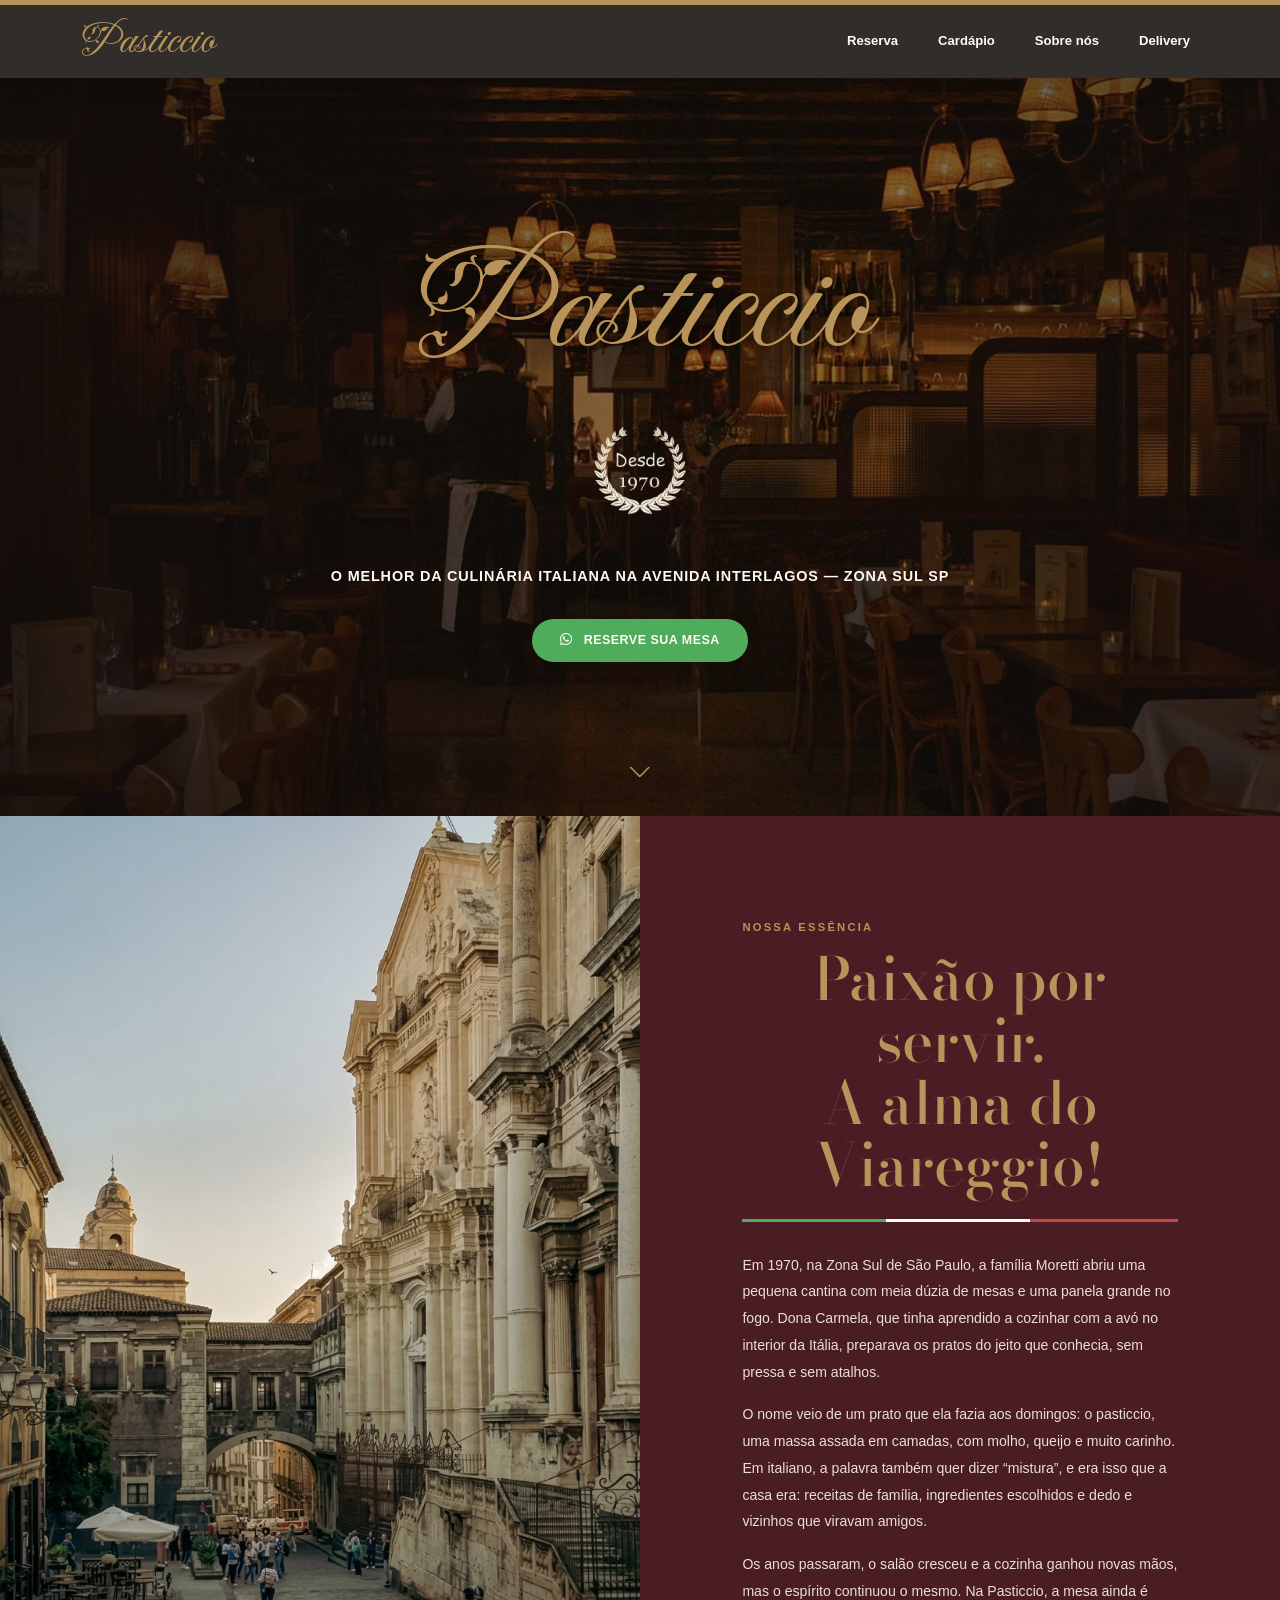
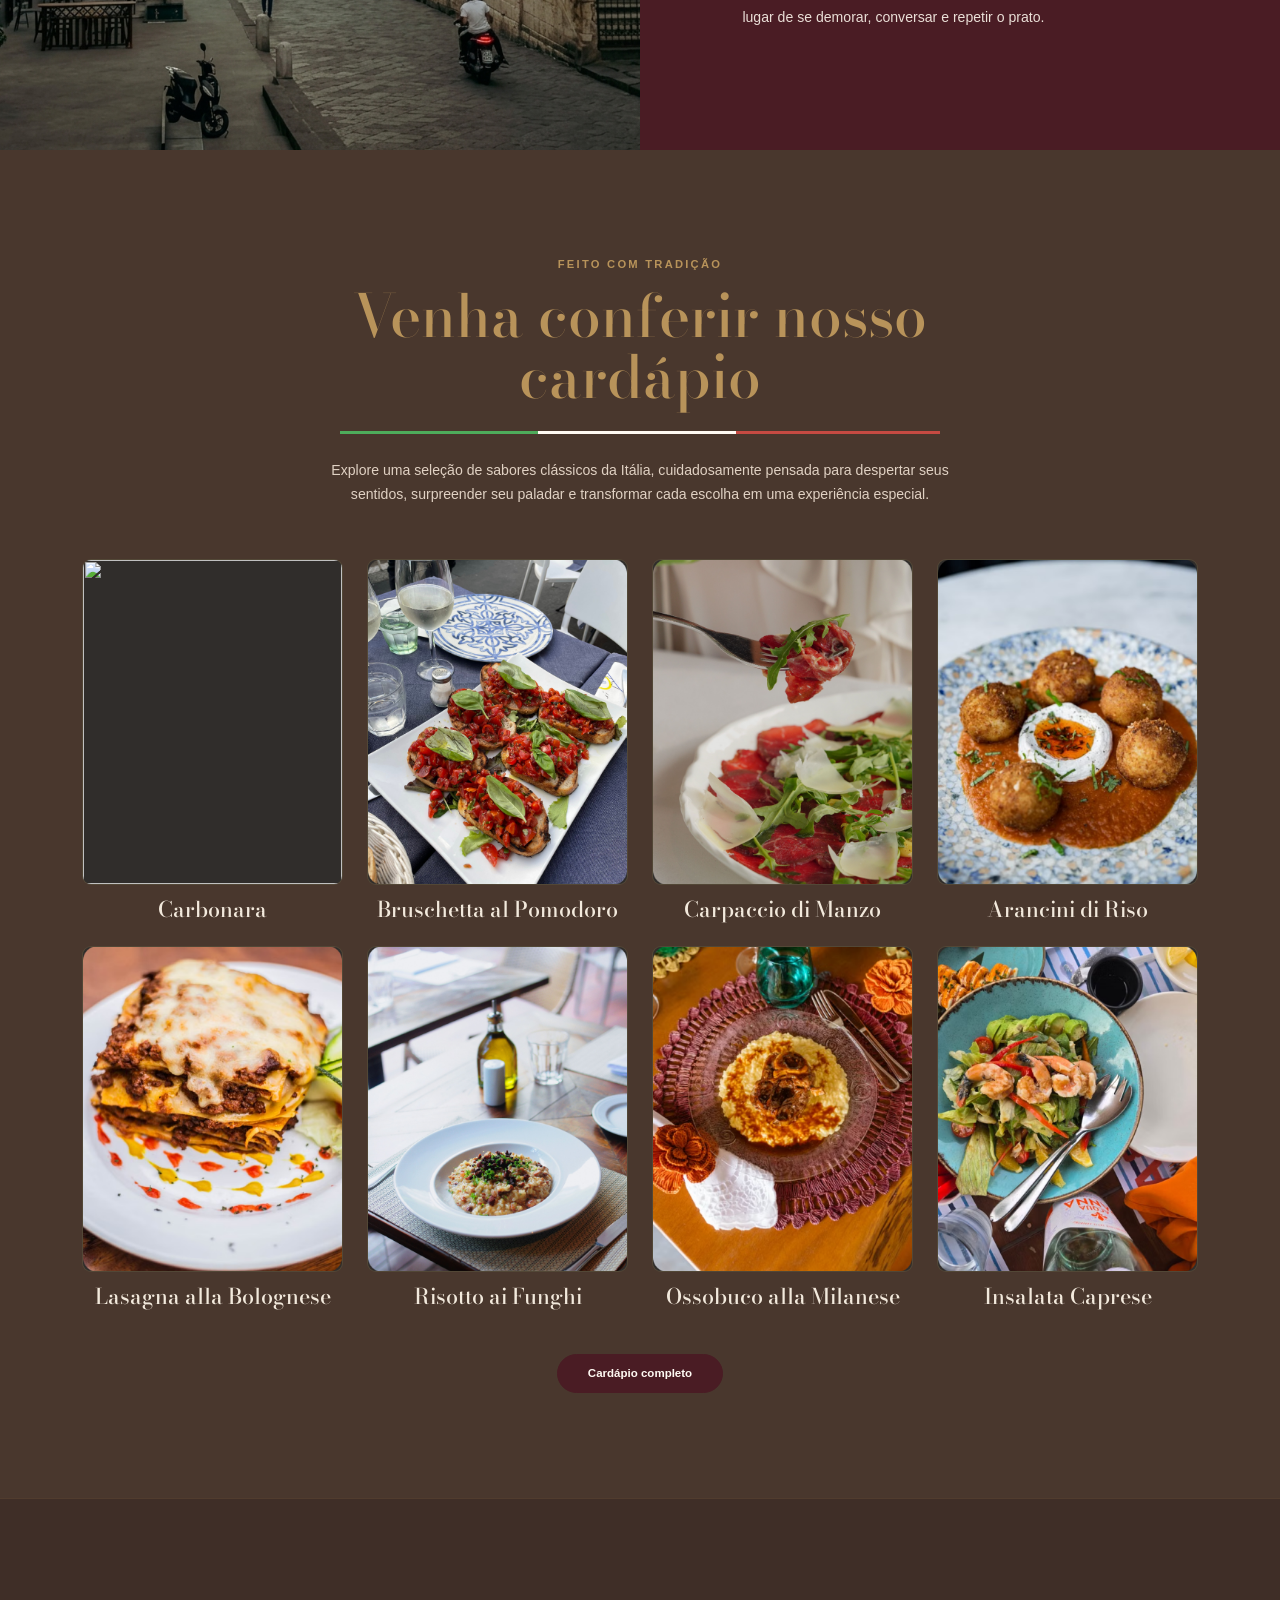
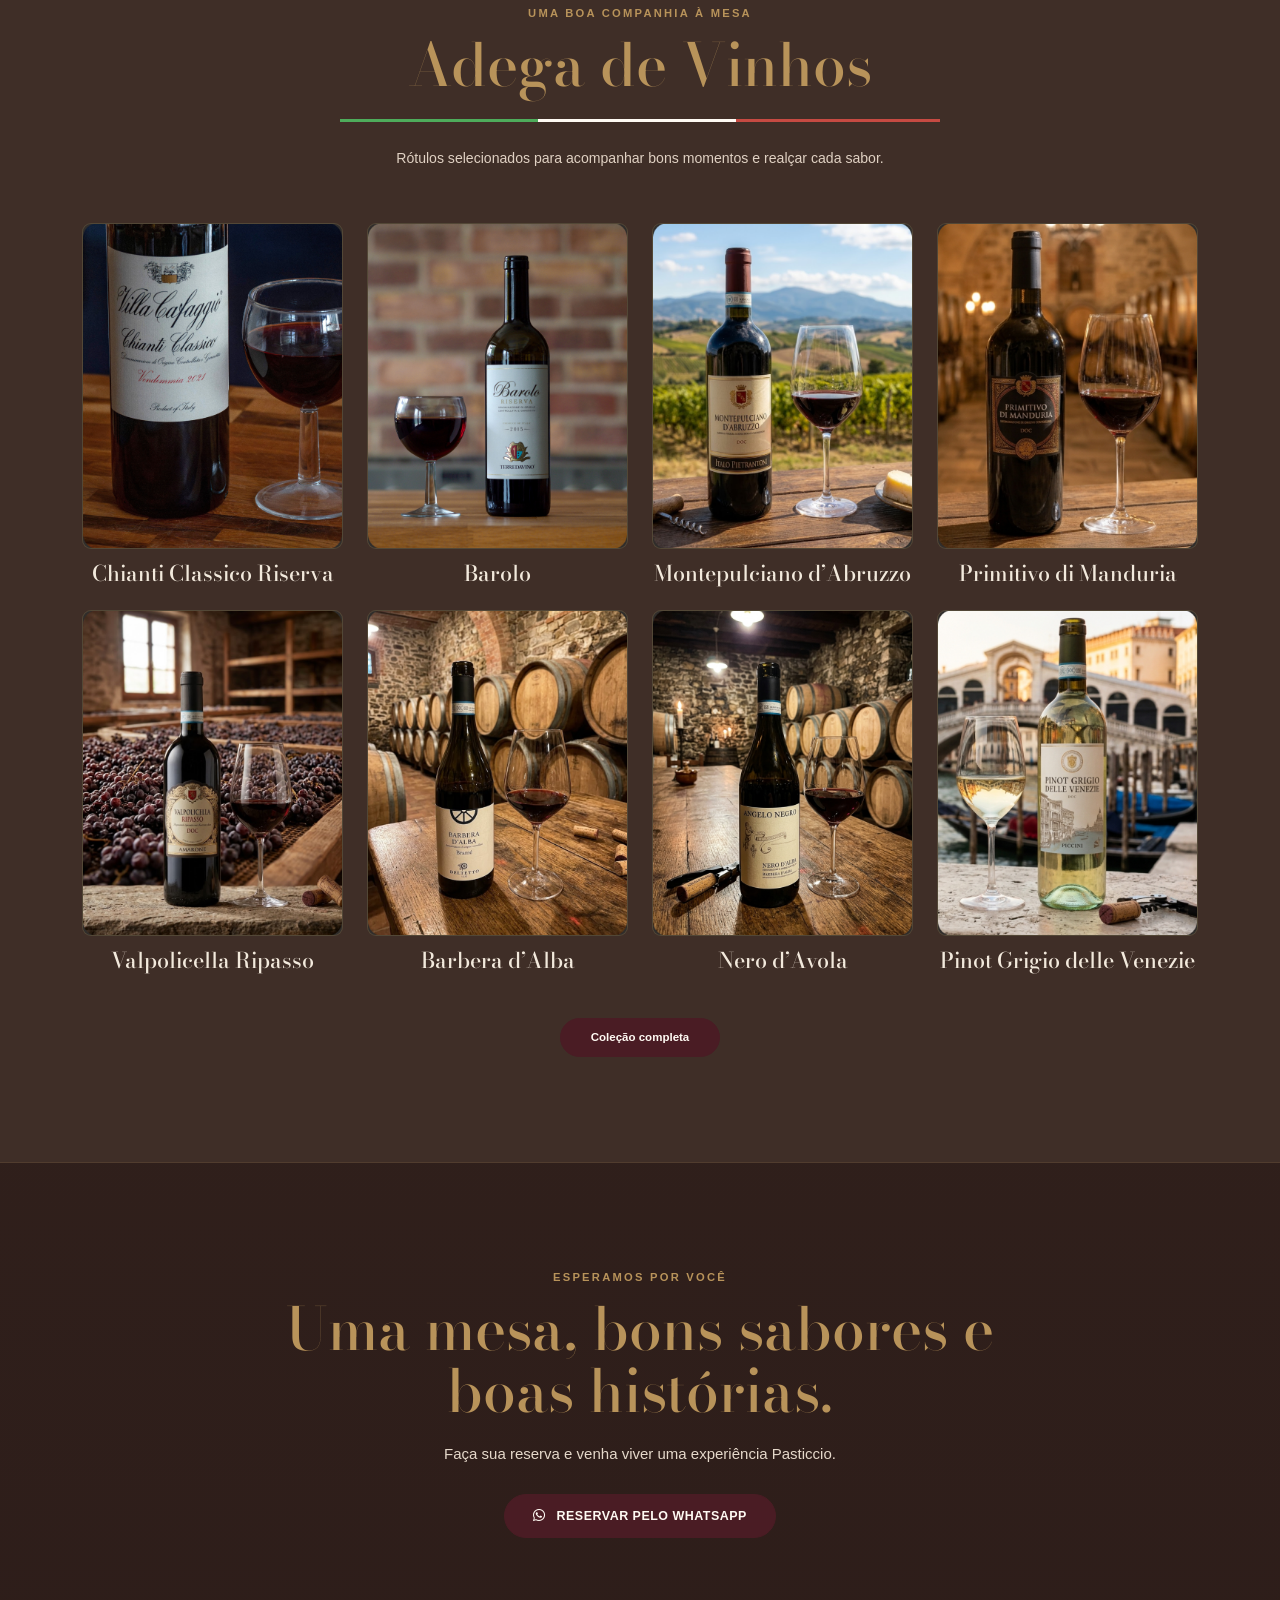
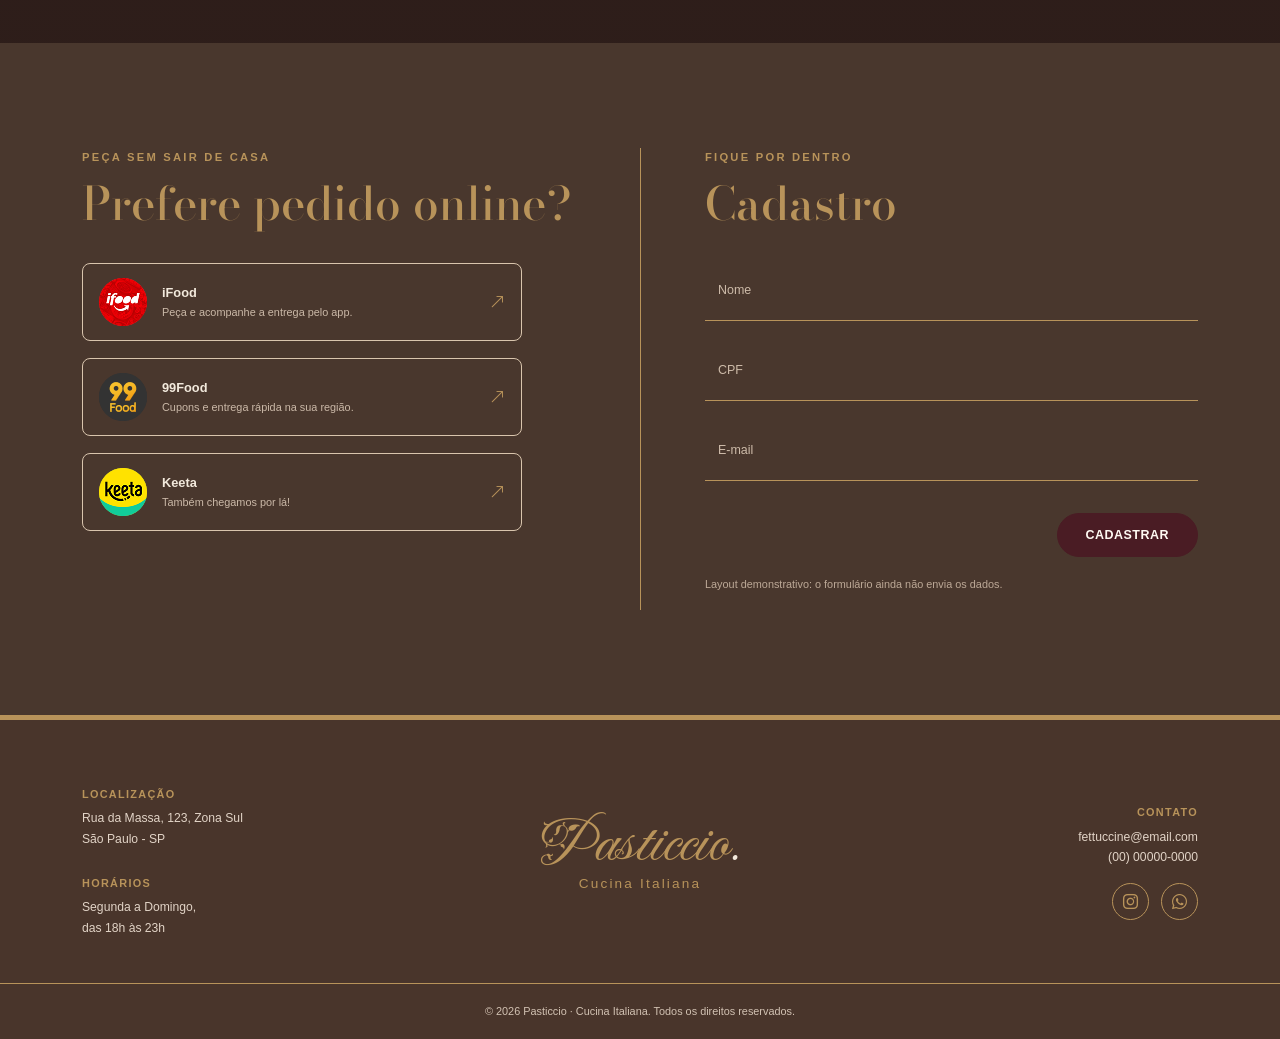
==== commit d923b0b6: "Atualização do site" ====
--- a/Html/index.html
+++ b/Html/index.html
@@ -6,6 +6,7 @@
   <meta name="description" content="Pasticcio — tradição e culinária italiana na Zona Sul de São Paulo.">
   <title>Pasticcio | Cucina Italiana</title>
 
+  <link rel="stylesheet" href="CSS/reset.css">
   <!-- Bootstrap 5.3.3: CSS -->
   <link href="https://cdn.jsdelivr.net/npm/bootstrap@5.3.3/dist/css/bootstrap.min.css" rel="stylesheet">
   <link rel="stylesheet" href="https://cdn.jsdelivr.net/npm/bootstrap-icons@1.11.3/font/bootstrap-icons.min.css">
@@ -17,14 +18,10 @@
   <link rel="preconnect" href="https://fonts.gstatic.com" crossorigin>
   <link href="https://fonts.googleapis.com/css2?family=Bodoni+Moda:wght@400;500&display=swap" rel="stylesheet">
 
-  <!-- Links CSS -->
-
   <link rel="stylesheet" href="style.css">
 </head>
 
 <body>
-
-  <!-- NAVBAR -->
   <nav class="navbar navbar-expand-lg navbar-dark site-navbar sticky-top">
     <div class="container">
       <a class="navbar-brand brand-logo" href="#inicio">Pasticcio<span></span></a>
@@ -46,12 +43,12 @@
   </nav>
 
   <main>
-    <!-- HERO / HOME -->
     <section class="hero-section" id="inicio">
       <div class="hero-overlay"></div>
       <div class="container hero-content text-center">
         <h1 class="hero-logo">Pasticcio</h1>
-        <div class="laurel"><img src="../Images/image_5-removebg-preview 1.png" alt=""></div>
+        <div class="laurel">
+          <img src="/Images/arquivo.figma/image_5-removebg-preview 1.png" alt=""></div>
         <p class="hero-subtitle">O melhor da culinária italiana na Avenida Interlagos — Zona Sul SP</p>
         <a class="btn btn-main btn-whatsapp" href="#reserva">
           <i class="bi bi-whatsapp"></i> Reserve sua mesa
@@ -60,7 +57,6 @@
       <a href="#historia" class="scroll-cue" aria-label="Conheça nossa história"><i class="bi bi-chevron-down"></i></a>
     </section>
 
-    <!-- HISTÓRIA -->
     <section class="history-section section-space" id="historia">
       <div class="container-fluid px-0">
         <div class="row g-0 align-items-stretch">
@@ -79,7 +75,6 @@
       </div>
     </section>
 
-    <!-- CARDÁPIO -->
     <section class="menu-section section-space" id="cardapio">
       <div class="container">
         <header class="section-heading text-center">
@@ -91,92 +86,92 @@
 
         <div class="row g-4 menu-grid">
           <div class="col-6 col-md-3">
-            <article class="dish-card catalog-card">
-              <button type="button" class="catalog-card-toggle" aria-label="Detalhes de Carbonara" aria-controls="dish-description-1" aria-expanded="false">
-                <img src="../Images/Carbonara.png" alt="" loading="lazy">
-              </button>
+            <a href="single.html?item=carbonara" class="dish-card catalog-card" aria-label="Detalhes de Carbonara" aria-controls="dish-description-1" aria-expanded="false">
+              <div class="catalog-card-toggle">
+                <img src="/Images/arquivo.figma/Carbonara.png" alt="" loading="lazy">
+              </div>
               <div class="catalog-card-details" id="dish-description-1" hidden>
                 <p>Massa al dente com molho de gemas e pecorino romano, sem creme de leite. Finalizada com guanciale crocante e pimenta-do-reino.</p>
               </div>
               <h3>Carbonara</h3>
-            </article>
-          </div>
-          <div class="col-6 col-md-3">
-            <article class="dish-card catalog-card">
-              <button type="button" class="catalog-card-toggle" aria-label="Detalhes de Bruschetta al Pomodoro" aria-controls="dish-description-2" aria-expanded="false">
-                <img src="../Images/Bruschetta.png" alt="" loading="lazy">
-              </button>
+            </a>
+          </div>
+          <div class="col-6 col-md-3">
+            <a href="single.html?item=bruschetta" class="dish-card catalog-card" aria-label="Detalhes de Bruschetta al Pomodoro" aria-controls="dish-description-2" aria-expanded="false">
+              <div class="catalog-card-toggle">
+                <img src="../Images/arquivo.figma/Bruschetta.png" alt="" loading="lazy">
+              </div>
               <div class="catalog-card-details" id="dish-description-2" hidden>
                 <p>Pão italiano tostado e esfregado com alho, coberto com tomates maduros, manjericão, sal marinho e azeite extravirgem.</p>
               </div>
               <h3>Bruschetta al Pomodoro</h3>
-            </article>
-          </div>
-          <div class="col-6 col-md-3">
-            <article class="dish-card catalog-card">
-              <button type="button" class="catalog-card-toggle" aria-label="Detalhes de Carpaccio di Manzo" aria-controls="dish-description-3" aria-expanded="false">
-                <img src="../Images/Carpaccio.png" alt="" loading="lazy">
-              </button>
+            </a>
+          </div>
+          <div class="col-6 col-md-3">
+            <a href="single.html?item=carpaccio" class="dish-card catalog-card" aria-label="Detalhes de Carpaccio di Manzo" aria-controls="dish-description-3" aria-expanded="false">
+              <div class="catalog-card-toggle">
+                <img src="../Images/arquivo.figma/Carpaccio.png" alt="" loading="lazy">
+              </div>
               <div class="catalog-card-details" id="dish-description-3" hidden>
                 <p>Lâminas finas de filé-mignon cru sobre rúcula fresca, com lascas de parmesão, alcaparras e molho de limão-siciliano, azeite e pimenta-do-reino.</p>
               </div>
               <h3>Carpaccio di Manzo</h3>
-            </article>
-          </div>
-          <div class="col-6 col-md-3">
-            <article class="dish-card catalog-card">
-              <button type="button" class="catalog-card-toggle" aria-label="Detalhes de Arancini di Riso" aria-controls="dish-description-4" aria-expanded="false">
-                <img src="../Images/Arancini.png" alt="" loading="lazy">
-              </button>
+            </a>
+          </div>
+          <div class="col-6 col-md-3">
+            <a href="single.html?item=arancini" class="dish-card catalog-card" aria-label="Detalhes de Arancini di Riso" aria-controls="dish-description-4" aria-expanded="false">
+              <div class="catalog-card-toggle">
+                <img src="../Images/arquivo.figma/Arancini.png" alt="" loading="lazy">
+              </div>
               <div class="catalog-card-details" id="dish-description-4" hidden>
                 <p>Bolinhos de risoto empanados em panko e recheados com muçarela. Acompanham molho rústico de tomate com manjericão e parmesão.</p>
               </div>
               <h3>Arancini di Riso</h3>
-            </article>
-          </div>
-          <div class="col-6 col-md-3">
-            <article class="dish-card catalog-card">
-              <button type="button" class="catalog-card-toggle" aria-label="Detalhes de Lasagna alla Bolognese" aria-controls="dish-description-5" aria-expanded="false">
-                <img src="../Images/Lasagna.png" alt="" loading="lazy">
-              </button>
+            </a>
+          </div>
+          <div class="col-6 col-md-3">
+            <a href="single.html?item=lasagna" class="dish-card catalog-card" aria-label="Detalhes de Lasagna alla Bolognese" aria-controls="dish-description-5" aria-expanded="false">
+              <div class="catalog-card-toggle">
+                <img src="../Images/arquivo.figma/Lasagna.png" alt="" loading="lazy">
+              </div>
               <div class="catalog-card-details" id="dish-description-5" hidden>
                 <p>Massa fresca artesanal em camadas com ragù de carne, bechamel e parmesão, gratinada no forno.</p>
               </div>
               <h3>Lasagna alla Bolognese</h3>
-            </article>
-          </div>
-          <div class="col-6 col-md-3">
-            <article class="dish-card catalog-card">
-              <button type="button" class="catalog-card-toggle" aria-label="Detalhes de Risotto ai Funghi" aria-controls="dish-description-6" aria-expanded="false">
-                <img src="../Images/Frame 50.png" alt="" loading="lazy">
-              </button>
+            </a>
+          </div>
+          <div class="col-6 col-md-3">
+            <a href="single.html?item=risotto-funghi" class="dish-card catalog-card" aria-label="Detalhes de Risotto ai Funghi" aria-controls="dish-description-6" aria-expanded="false">
+              <div class="catalog-card-toggle">
+                <img src="../Images/arquivo.figma/Frame 50.png" alt="" loading="lazy">
+              </div>
               <div class="catalog-card-details" id="dish-description-6" hidden>
                 <p>Arroz arbóreo cozido com caldo caseiro e vinho branco, cogumelos salteados no alho, manteiga, parmesão e salsinha.</p>
               </div>
               <h3>Risotto ai Funghi</h3>
-            </article>
-          </div>
-          <div class="col-6 col-md-3">
-            <article class="dish-card catalog-card">
-              <button type="button" class="catalog-card-toggle" aria-label="Detalhes de Ossobuco alla Milanese" aria-controls="dish-description-7" aria-expanded="false">
-                <img src="../Images/Frame 52.png" alt="" loading="lazy">
-              </button>
+            </a>
+          </div>
+          <div class="col-6 col-md-3">
+            <a href="single.html?item=ossobuco" class="dish-card catalog-card" aria-label="Detalhes de Ossobuco alla Milanese" aria-controls="dish-description-7" aria-expanded="false">
+              <div class="catalog-card-toggle">
+                <img src="../Images/arquivo.figma/Frame 52.png" alt="" loading="lazy">
+              </div>
               <div class="catalog-card-details" id="dish-description-7" hidden>
                 <p>Jarrete bovino braseado com cenoura, aipo, cebola, tomate e vinho branco. Servido com seu molho e gremolata de limão, alho e salsa.</p>
               </div>
               <h3>Ossobuco alla Milanese</h3>
-            </article>
-          </div>
-          <div class="col-6 col-md-3">
-            <article class="dish-card catalog-card">
-              <button type="button" class="catalog-card-toggle" aria-label="Detalhes de Insalata Caprese" aria-controls="dish-description-8" aria-expanded="false">
-                <img src="../Images/Frame 54.png" alt="" loading="lazy">
-              </button>
+            </a>
+          </div>
+          <div class="col-6 col-md-3">
+            <a href="single.html?item=insalata-caprese" class="dish-card catalog-card" aria-label="Detalhes de Insalata Caprese" aria-controls="dish-description-8" aria-expanded="false">
+              <div class="catalog-card-toggle">
+                <img src="../Images/arquivo.figma/Frame 54.png" alt="" loading="lazy">
+              </div>
               <div class="catalog-card-details" id="dish-description-8" hidden>
                 <p>Tomate maduro, muçarela de búfala e manjericão, com azeite extravirgem, flor de sal e redução balsâmica.</p>
               </div>
               <h3>Insalata Caprese</h3>
-            </article>
+            </a>
           </div>
         </div>
         <details class="catalog-collection text-center section-action">
@@ -186,88 +181,87 @@
           </summary>
           <div class="row g-4 mt-2">
             <div class="col-6 col-md-3">
-              <article class="dish-card catalog-card">
-                <button type="button" class="catalog-card-toggle" aria-label="Detalhes de Fettuccine ao Molho Branco" aria-controls="dish-description-9" aria-expanded="false">
-                  <img src="../Images/Frame 55.png" alt="" loading="lazy">
-                </button>
+              <a href="single.html?item=fettuccine" class="dish-card catalog-card" aria-label="Detalhes de Fettuccine ao Molho Branco" aria-controls="dish-description-9" aria-expanded="false">
+                <div class="catalog-card-toggle">
+                  <img src="../Images/arquivo.figma/Frame 55.png" alt="" loading="lazy">
+                </div>
                 <div class="catalog-card-details" id="dish-description-9" hidden>
                   <p>Fettuccine fresco com molho de manteiga, creme de leite e parmesão, finalizado com pimenta-do-reino e salsinha.</p>
                 </div>
                 <h3>Fettuccine ao Molho Branco</h3>
-              </article>
-            </div>
-            <div class="col-6 col-md-3">
-              <article class="dish-card catalog-card">
-                <button type="button" class="catalog-card-toggle" aria-label="Detalhes de Spaghetti alle Vongole" aria-controls="dish-description-10" aria-expanded="false">
-                  <img src="../Images/Frame 58.png" alt="" loading="lazy">
-                </button>
+              </a>
+            </div>
+            <div class="col-6 col-md-3">
+              <a href="single.html?item=spaghetti-vongole" class="dish-card catalog-card" aria-label="Detalhes de Spaghetti alle Vongole" aria-controls="dish-description-10" aria-expanded="false">
+                <div class="catalog-card-toggle">
+                  <img src="../Images/arquivo.figma/Frame 58.png" alt="" loading="lazy">
+                </div>
                 <div class="catalog-card-details" id="dish-description-10" hidden>
                   <p>Spaghetti al dente salteado com vôngoles, alho, vinho branco e pimenta calabresa, finalizado com salsinha e azeite.</p>
                 </div>
                 <h3>Spaghetti alle Vongole</h3>
-              </article>
-            </div>
-            <div class="col-6 col-md-3">
-              <article class="dish-card catalog-card">
-                <button type="button" class="catalog-card-toggle" aria-label="Detalhes de Tiramisù" aria-controls="dish-description-11" aria-expanded="false">
-                  <img src="../Images/Frame 60.png" alt="" loading="lazy">
-                </button>
+              </a>
+            </div>
+            <div class="col-6 col-md-3">
+              <a href="single.html?item=tiramisu" class="dish-card catalog-card" aria-label="Detalhes de Tiramisù" aria-controls="dish-description-11" aria-expanded="false">
+                <div class="catalog-card-toggle">
+                  <img src="../Images/arquivo.figma/Frame 60.png" alt="" loading="lazy">
+                </div>
                 <div class="catalog-card-details" id="dish-description-11" hidden>
                   <p>Biscoitos champanhe embebidos em café espresso, intercalados com creme de mascarpone e finalizados com cacau em pó.</p>
                 </div>
                 <h3>Tiramisù</h3>
-              </article>
-            </div>
-            <div class="col-6 col-md-3">
-              <article class="dish-card catalog-card">
-                <button type="button" class="catalog-card-toggle" aria-label="Detalhes de Parmigiana di Melanzane" aria-controls="dish-description-12" aria-expanded="false">
-                  <img src="../Images/Frame 62.png" alt="" loading="lazy">
-                </button>
+              </a>
+            </div>
+            <div class="col-6 col-md-3">
+              <a href="single.html?item=parmigiana" class="dish-card catalog-card" aria-label="Detalhes de Parmigiana di Melanzane" aria-controls="dish-description-12" aria-expanded="false">
+                <div class="catalog-card-toggle">
+                  <img src="../Images/arquivo.figma/Frame 62.png" alt="" loading="lazy">
+                </div>
                 <div class="catalog-card-details" id="dish-description-12" hidden>
                   <p>Berinjela dourada em camadas com molho de tomate, muçarela e manjericão, gratinada com parmesão.</p>
                 </div>
                 <h3>Parmigiana di Melanzane</h3>
-              </article>
-            </div>
-            <div class="col-6 col-md-3">
-              <article class="dish-card catalog-card">
-                <button type="button" class="catalog-card-toggle" aria-label="Detalhes de Gnocchi di Patate al Sugo" aria-controls="dish-description-13" aria-expanded="false">
-                  <img src="../Images/Frame 64.png" alt="" loading="lazy">
-                </button>
+              </a>
+            </div>
+            <div class="col-6 col-md-3">
+              <a href="single.html?item=gnocchi-sugo" class="dish-card catalog-card" aria-label="Detalhes de Gnocchi di Patate al Sugo" aria-controls="dish-description-13" aria-expanded="false">
+                <div class="catalog-card-toggle">
+                  <img src="../Images/arquivo.figma/Frame 64.png" alt="" loading="lazy">
+                </div>
                 <div class="catalog-card-details" id="dish-description-13" hidden>
                   <p>Nhoques artesanais de batata com molho de tomate fresco, manjericão, azeite e parmesão ralado na hora.</p>
                 </div>
                 <h3>Gnocchi di Patate al Sugo</h3>
-              </article>
-            </div>
-            <div class="col-6 col-md-3">
-              <article class="dish-card catalog-card">
-                <button type="button" class="catalog-card-toggle" aria-label="Detalhes de Risotto ai Frutti di Mare" aria-controls="dish-description-14" aria-expanded="false">
-                  <img src="../Images/Frame 66.png" alt="" loading="lazy">
-                </button>
+              </a>
+            </div>
+            <div class="col-6 col-md-3">
+              <a href="single.html?item=risotto-frutti-di-mare" class="dish-card catalog-card" aria-label="Detalhes de Risotto ai Frutti di Mare" aria-controls="dish-description-14" aria-expanded="false">
+                <div class="catalog-card-toggle">
+                  <img src="../Images/arquivo.figma/Frame 66.png" alt="" loading="lazy">
+                </div>
                 <div class="catalog-card-details" id="dish-description-14" hidden>
                   <p>Arroz arbóreo com caldo de peixe e vinho branco, camarões, lulas, mexilhões e vôngoles. Finalizado com salsinha, limão-siciliano e azeite.</p>
                 </div>
                 <h3>Risotto ai Frutti di Mare</h3>
-              </article>
-            </div>
-            <div class="col-6 col-md-3">
-              <article class="dish-card catalog-card">
-                <button type="button" class="catalog-card-toggle catalog-card-cropped" aria-label="Detalhes de Gnocchi al Pesto" aria-controls="dish-description-15" aria-expanded="false">
-                  <img src="../Images/figma/Component 14.png" alt="" loading="lazy">
-                </button>
+              </a>
+            </div>
+            <div class="col-6 col-md-3">
+              <a href="single.html?item=gnocchi-pesto" class="dish-card catalog-card" aria-label="Detalhes de Gnocchi al Pesto" aria-controls="dish-description-15" aria-expanded="false">
+                <div class="catalog-card-toggle catalog-card-cropped">
+                  <img src="../Images/arquivo.figma/Component 14.png" alt="" loading="lazy">
+                </div>
                 <div class="catalog-card-details" id="dish-description-15" hidden>
                   <p>Nhoques artesanais de batata com pesto de manjericão, pinoli, alho, parmesão e azeite extravirgem. Finalizados com lascas de parmesão e manjericão.</p>
                 </div>
                 <h3>Gnocchi al Pesto</h3>
-              </article>
+              </a>
             </div>
           </div>
         </details>
       </div>
     </section>
 
-    <!-- ADEGA -->
     <section class="wine-section section-space" id="adega">
       <div class="container">
         <header class="section-heading text-center">
@@ -279,92 +273,92 @@
 
         <div class="row g-4 wine-grid">
           <div class="col-6 col-md-3">
-            <article class="wine-card catalog-card">
-              <button type="button" class="catalog-card-toggle" aria-label="Detalhes de Chianti Classico Riserva" aria-controls="wine-description-1" aria-expanded="false">
+            <a href="single.html?item=chianti" class="wine-card catalog-card" aria-label="Detalhes de Chianti Classico Riserva" aria-controls="wine-description-1" aria-expanded="false">
+              <div class="catalog-card-toggle">
                 <img src="../Images/wines/Frame 70.png" alt="" loading="lazy">
-              </button>
+              </div>
               <div class="catalog-card-details" id="wine-description-1" hidden>
                 <p>Sangiovese da Toscana, com 18 meses em carvalho francês e seis em garrafa. Notas de cereja madura, violeta e especiarias, com acidez vibrante e taninos firmes.</p>
               </div>
               <h3>Chianti Classico Riserva</h3>
-            </article>
-          </div>
-          <div class="col-6 col-md-3">
-            <article class="wine-card catalog-card">
-              <button type="button" class="catalog-card-toggle" aria-label="Detalhes de Barolo" aria-controls="wine-description-2" aria-expanded="false">
+            </a>
+          </div>
+          <div class="col-6 col-md-3">
+            <a href="single.html?item=barolo" class="wine-card catalog-card" aria-label="Detalhes de Barolo" aria-controls="wine-description-2" aria-expanded="false">
+              <div class="catalog-card-toggle">
                 <img src="../Images/wines/Frame 102.png" alt="" loading="lazy">
-              </button>
+              </div>
               <div class="catalog-card-details" id="wine-description-2" hidden>
                 <p>Nebbiolo do Piemonte, com 24 meses em carvalho da Slavônia e 12 em garrafa. Aromas de rosas secas, alcatrão, cereja negra e tabaco, com taninos marcantes.</p>
               </div>
               <h3>Barolo</h3>
-            </article>
-          </div>
-          <div class="col-6 col-md-3">
-            <article class="wine-card catalog-card">
-              <button type="button" class="catalog-card-toggle" aria-label="Detalhes de Montepulciano d’Abruzzo" aria-controls="wine-description-3" aria-expanded="false">
+            </a>
+          </div>
+          <div class="col-6 col-md-3">
+            <a href="single.html?item=montepulciano" class="wine-card catalog-card" aria-label="Detalhes de Montepulciano d’Abruzzo" aria-controls="wine-description-3" aria-expanded="false">
+              <div class="catalog-card-toggle">
                 <img src="../Images/wines/Frame 74.png" alt="" loading="lazy">
-              </button>
+              </div>
               <div class="catalog-card-details" id="wine-description-3" hidden>
                 <p>Montepulciano da costa do Adriático, com estágio em cubas de cimento. Macio e frutado, com ameixa, amora e pimenta-preta. Acompanha massas ao molho de tomate.</p>
               </div>
               <h3>Montepulciano d’Abruzzo</h3>
-            </article>
-          </div>
-          <div class="col-6 col-md-3">
-            <article class="wine-card catalog-card">
-              <button type="button" class="catalog-card-toggle" aria-label="Detalhes de Primitivo di Manduria" aria-controls="wine-description-4" aria-expanded="false">
+            </a>
+          </div>
+          <div class="col-6 col-md-3">
+            <a href="single.html?item=primitivo" class="wine-card catalog-card" aria-label="Detalhes de Primitivo di Manduria" aria-controls="wine-description-4" aria-expanded="false">
+              <div class="catalog-card-toggle">
                 <img src="../Images/wines/Frame 107.png" alt="" loading="lazy">
-              </button>
+              </div>
               <div class="catalog-card-details" id="wine-description-4" hidden>
                 <p>Primitivo da Puglia, com oito meses de estágio em carvalho americano. Encorpado, com geleia de frutas negras, figo seco e baunilha.</p>
               </div>
               <h3>Primitivo di Manduria</h3>
-            </article>
-          </div>
-          <div class="col-6 col-md-3">
-            <article class="wine-card catalog-card">
-              <button type="button" class="catalog-card-toggle" aria-label="Detalhes de Valpolicella Ripasso" aria-controls="wine-description-5" aria-expanded="false">
+            </a>
+          </div>
+          <div class="col-6 col-md-3">
+            <a href="single.html?item=valpolicella" class="wine-card catalog-card" aria-label="Detalhes de Valpolicella Ripasso" aria-controls="wine-description-5" aria-expanded="false">
+              <div class="catalog-card-toggle">
                 <img src="../Images/wines/Frame 78.png" alt="" loading="lazy">
-              </button>
+              </div>
               <div class="catalog-card-details" id="wine-description-5" hidden>
                 <p>Corvina, Corvinone e Rondinella do Vêneto. Passa pelas cascas do Amarone e estagia 18 meses em carvalho. Notas de cereja em calda, amêndoa e especiarias doces.</p>
               </div>
               <h3>Valpolicella Ripasso</h3>
-            </article>
-          </div>
-          <div class="col-6 col-md-3">
-            <article class="wine-card catalog-card">
-              <button type="button" class="catalog-card-toggle" aria-label="Detalhes de Barbera d’Alba" aria-controls="wine-description-6" aria-expanded="false">
+            </a>
+          </div>
+          <div class="col-6 col-md-3">
+            <a href="single.html?item=barbera" class="wine-card catalog-card" aria-label="Detalhes de Barbera d’Alba" aria-controls="wine-description-6" aria-expanded="false">
+              <div class="catalog-card-toggle">
                 <img src="../Images/wines/Frame 80.png" alt="" loading="lazy">
-              </button>
+              </div>
               <div class="catalog-card-details" id="wine-description-6" hidden>
                 <p>Barbera do Piemonte, com dez meses em carvalho francês usado. Notas de cereja azeda, framboesa e violeta, com acidez marcante e taninos suaves.</p>
               </div>
               <h3>Barbera d’Alba</h3>
-            </article>
-          </div>
-          <div class="col-6 col-md-3">
-            <article class="wine-card catalog-card">
-              <button type="button" class="catalog-card-toggle" aria-label="Detalhes de Nero d’Avola" aria-controls="wine-description-7" aria-expanded="false">
+            </a>
+          </div>
+          <div class="col-6 col-md-3">
+            <a href="single.html?item=nero-d-avola" class="wine-card catalog-card" aria-label="Detalhes de Nero d’Avola" aria-controls="wine-description-7" aria-expanded="false">
+              <div class="catalog-card-toggle">
                 <img src="../Images/wines/Frame 82.png" alt="" loading="lazy">
-              </button>
+              </div>
               <div class="catalog-card-details" id="wine-description-7" hidden>
                 <p>Nero d’Avola da Sicília, com seis meses em aço inox. Notas de ameixa, amora, especiarias e ervas mediterrâneas, com taninos aveludados.</p>
               </div>
               <h3>Nero d’Avola</h3>
-            </article>
-          </div>
-          <div class="col-6 col-md-3">
-            <article class="wine-card catalog-card">
-              <button type="button" class="catalog-card-toggle" aria-label="Detalhes de Pinot Grigio delle Venezie" aria-controls="wine-description-8" aria-expanded="false">
+            </a>
+          </div>
+          <div class="col-6 col-md-3">
+            <a href="single.html?item=pinot-grigio" class="wine-card catalog-card" aria-label="Detalhes de Pinot Grigio delle Venezie" aria-controls="wine-description-8" aria-expanded="false">
+              <div class="catalog-card-toggle">
                 <img src="../Images/wines/Frame 84.png" alt="" loading="lazy">
-              </button>
+              </div>
               <div class="catalog-card-details" id="wine-description-8" hidden>
                 <p>Pinot Grigio do nordeste da Itália, fermentado em aço inox a baixa temperatura. Leve, seco e fresco, com notas de pera, maçã verde e flores brancas.</p>
               </div>
               <h3>Pinot Grigio delle Venezie</h3>
-            </article>
+            </a>
           </div>
         </div>
         <details class="catalog-collection text-center section-action">
@@ -374,88 +368,87 @@
           </summary>
           <div class="row g-4 mt-2">
             <div class="col-6 col-md-3">
-              <article class="wine-card catalog-card">
-                <button type="button" class="catalog-card-toggle" aria-label="Detalhes de Gavi di Gavi" aria-controls="wine-description-9" aria-expanded="false">
+              <a href="single.html?item=gavi" class="wine-card catalog-card" aria-label="Detalhes de Gavi di Gavi" aria-controls="wine-description-9" aria-expanded="false">
+                <div class="catalog-card-toggle">
                   <img src="../Images/wines/Frame 86.png" alt="" loading="lazy">
-                </button>
+                </div>
                 <div class="catalog-card-details" id="wine-description-9" hidden>
                   <p>Cortese do Piemonte, fermentado em aço inox. Vinho seco e mineral, com notas de maçã verde, flor de tília e amêndoa fresca.</p>
                 </div>
                 <h3>Gavi di Gavi</h3>
-              </article>
-            </div>
-            <div class="col-6 col-md-3">
-              <article class="wine-card catalog-card">
-                <button type="button" class="catalog-card-toggle" aria-label="Detalhes de Soave Classico" aria-controls="wine-description-10" aria-expanded="false">
+              </a>
+            </div>
+            <div class="col-6 col-md-3">
+              <a href="single.html?item=soave" class="wine-card catalog-card" aria-label="Detalhes de Soave Classico" aria-controls="wine-description-10" aria-expanded="false">
+                <div class="catalog-card-toggle">
                   <img src="../Images/wines/Frame 88.png" alt="" loading="lazy">
-                </button>
+                </div>
                 <div class="catalog-card-details" id="wine-description-10" hidden>
                   <p>Garganega de solos vulcânicos, com cinco meses sobre as borras. Notas de pêssego branco, amêndoa e flores do campo. Acompanha risotos e massas cremosas.</p>
                 </div>
                 <h3>Soave Classico</h3>
-              </article>
-            </div>
-            <div class="col-6 col-md-3">
-              <article class="wine-card catalog-card">
-                <button type="button" class="catalog-card-toggle" aria-label="Detalhes de Rosato di Toscana" aria-controls="wine-description-11" aria-expanded="false">
+              </a>
+            </div>
+            <div class="col-6 col-md-3">
+              <a href="single.html?item=rosato" class="wine-card catalog-card" aria-label="Detalhes de Rosato di Toscana" aria-controls="wine-description-11" aria-expanded="false">
+                <div class="catalog-card-toggle">
                   <img src="../Images/wines/Frame 90.png" alt="" loading="lazy">
-                </button>
+                </div>
                 <div class="catalog-card-details" id="wine-description-11" hidden>
                   <p>Rosé de Sangiovese com breve maceração. Fresco, leve e seco, com aromas de morango, framboesa e pétalas de rosa.</p>
                 </div>
                 <h3>Rosato di Toscana</h3>
-              </article>
-            </div>
-            <div class="col-6 col-md-3">
-              <article class="wine-card catalog-card">
-                <button type="button" class="catalog-card-toggle" aria-label="Detalhes de Prosecco DOC Brut" aria-controls="wine-description-12" aria-expanded="false">
+              </a>
+            </div>
+            <div class="col-6 col-md-3">
+              <a href="single.html?item=prosecco" class="wine-card catalog-card" aria-label="Detalhes de Prosecco DOC Brut" aria-controls="wine-description-12" aria-expanded="false">
+                <div class="catalog-card-toggle">
                   <img src="../Images/wines/Frame 92.png" alt="" loading="lazy">
-                </button>
+                </div>
                 <div class="catalog-card-details" id="wine-description-12" hidden>
                   <p>Glera do Vêneto, com segunda fermentação pelo método Charmat. Fresco e leve, com notas de maçã verde, pera e flores brancas.</p>
                 </div>
                 <h3>Prosecco DOC Brut</h3>
-              </article>
-            </div>
-            <div class="col-6 col-md-3">
-              <article class="wine-card catalog-card">
-                <button type="button" class="catalog-card-toggle" aria-label="Detalhes de Franciacorta Brut" aria-controls="wine-description-13" aria-expanded="false">
+              </a>
+            </div>
+            <div class="col-6 col-md-3">
+              <a href="single.html?item=franciacorta" class="wine-card catalog-card" aria-label="Detalhes de Franciacorta Brut" aria-controls="wine-description-13" aria-expanded="false">
+                <div class="catalog-card-toggle">
                   <img src="../Images/wines/Frame 94.png" alt="" loading="lazy">
-                </button>
+                </div>
                 <div class="catalog-card-details" id="wine-description-13" hidden>
                   <p>Chardonnay e Pinot Nero da Lombardia, com segunda fermentação em garrafa e 24 meses sobre as leveduras. Notas de brioche, maçã assada e amêndoas.</p>
                 </div>
                 <h3>Franciacorta Brut</h3>
-              </article>
-            </div>
-            <div class="col-6 col-md-3">
-              <article class="wine-card catalog-card">
-                <button type="button" class="catalog-card-toggle" aria-label="Detalhes de Moscato d’Asti" aria-controls="wine-description-14" aria-expanded="false">
+              </a>
+            </div>
+            <div class="col-6 col-md-3">
+              <a href="single.html?item=moscato" class="wine-card catalog-card" aria-label="Detalhes de Moscato d’Asti" aria-controls="wine-description-14" aria-expanded="false">
+                <div class="catalog-card-toggle">
                   <img src="../Images/wines/Frame 96.png" alt="" loading="lazy">
-                </button>
+                </div>
                 <div class="catalog-card-details" id="wine-description-14" hidden>
                   <p>Moscato Bianco do Piemonte, levemente gaseificado e de baixo teor alcoólico. Doce e fresco, com notas de pêssego, flor de laranjeira e uva. Acompanha o tiramisù.</p>
                 </div>
                 <h3>Moscato d’Asti</h3>
-              </article>
-            </div>
-            <div class="col-6 col-md-3">
-              <article class="wine-card catalog-card">
-                <button type="button" class="catalog-card-toggle" aria-label="Detalhes de Vermentino di Sardegna" aria-controls="wine-description-15" aria-expanded="false">
+              </a>
+            </div>
+            <div class="col-6 col-md-3">
+              <a href="single.html?item=vermentino" class="wine-card catalog-card" aria-label="Detalhes de Vermentino di Sardegna" aria-controls="wine-description-15" aria-expanded="false">
+                <div class="catalog-card-toggle">
                   <img src="../Images/wines/Frame 98.png" alt="" loading="lazy">
-                </button>
+                </div>
                 <div class="catalog-card-details" id="wine-description-15" hidden>
                   <p>Vermentino da costa da Sardenha, com quatro meses sobre as borras finas. Cítrico e mineral, com notas de limão-siciliano, ervas e um toque salino. Acompanha frutos do mar.</p>
                 </div>
                 <h3>Vermentino di Sardegna</h3>
-              </article>
+              </a>
             </div>
           </div>
         </details>
       </div>
     </section>
 
-    <!-- RESERVA -->
     <section class="reservation-section section-space" id="reserva">
       <div class="container text-center">
         <p class="eyebrow">Esperamos por você</p>
@@ -467,8 +460,6 @@
       </div>
     </section>
 
-    <!-- CONTATO / DELIVERY -->
-     
        <section class="contact-section section-space" id="contato">
       <div class="container">
         <div class="row g-5">
@@ -476,23 +467,24 @@
             <p class="eyebrow">Peça sem sair de casa</p>
             <h2>Prefere pedido online?</h2>
             <div class="delivery-list">
-              <a href="#" class="delivery-option">
-                <span class="delivery-mark ifood"><img src="../Images/ifood3 1.png" alt=""></span>
+              <a href="https://parceiros.ifood.com.br/restaurante?network=g&utm_source=google&utm_medium=cpc&utm_campaign=ifood_br_b2b_g-search-brand_aon_kw-ifood_ifood-exata&utm_content=675464984059&utm_term=ifood-e&gad_source=1&gad_campaignid=20597603447&gbraid=0AAAAABq33MLAxXODpgNJSGApJAHG27f8y&gclid=Cj0KCQiAiJXYBhD_ARIsAAx2AHno1Z9-BHQOXv9jNqrvb4_kuFg7CB1dAF3yV4KjERgMXW51Aq5jAtEaAtTXEALw_wcB" class="delivery-option">
+                
+                <span class="delivery-mark ifood"><img src="/Images/arquivo.figma/ifood3 1.png" alt=""></span>
                 <span>
                   <strong>iFood</strong>
                   <small>Peça e acompanhe a entrega pelo app.</small>
                 </span>
                 <i class="bi bi-arrow-up-right"></i>
               </a>
-              <a href="#" class="delivery-option">
-                <span class="delivery-mark food99"><img src="../Images/Frame 101.png" alt=""></span>
+              <a href="https://merchant.99app.com/pt-BR/store?country=BR&channel=107&campaign_id=23513263111&campaign=BR_google_food_restaurant_acquisition_SEM_full_platform_SP&ad_group_id&creative_id&source&is_from_marketing=1&utm_term=99%20food&gad_source=1&gad_campaignid=23513263111&gbraid=0AAAAACelNxlL-c7gQnc15wRuWLLKa70eX&gclid=Cj0KCQiAiJXYBhD_ARIsAAx2AHn3TLDSkVIr-SsYlXGLWoD4FnfQtnifPlxPLOOHuLUP40nrFWNBgJYaAvbvEALw_wcB" class="delivery-option">
+                <span class="delivery-mark food99"><img src="/Images/arquivo.figma/Frame 101.png" alt=""></span>
                 <span>
                   <strong>99Food</strong>
                   <small>Cupons e entrega rápida na sua região.</small>
                 </span>
                 <i class="bi bi-arrow-up-right"></i></a>
-              <a href="#" class="delivery-option">
-                <span class="delivery-mark keeta"><img src="../Images/keeta 1.png" alt=""></span>
+              <a href="https://www.keeta-global.com/BR/pt-BR" class="delivery-option">
+                <span class="delivery-mark keeta"><img src="/Images/arquivo.figma/keeta 1.png" alt=""></span>
                 <span>
                   <strong>Keeta</strong>
                   <small>Também chegamos por lá!</small>
@@ -526,8 +518,6 @@
     </section>
   </main>
 
-
-  <!-- FOOTER -->
   <footer class="site-footer" id="footer">
     <div class="container">
       <div class="row align-items-center gy-4 footer-main">
@@ -545,8 +535,8 @@
           <p class="footer-label">Contato</p>
           <p>fettuccine@email.com<br>(00) 00000-0000</p>
           <div class="social-links">
-            <a href="#" aria-label="Instagram"><i class="bi bi-instagram"></i></a>
-            <a href="#" aria-label="WhatsApp"><i class="bi bi-whatsapp"></i></a>
+            <a href="https://www.instagram.com/guuh.melo_?avpt=MXRhcHQwaW8xd2pvdg%3D%3D&utm_source=qr" aria-label="Instagram"><i class="bi bi-instagram"></i></a>
+            <a href="https://wa.me/5511956067122" aria-label="WhatsApp"><i class="bi bi-whatsapp"></i></a>
           </div>
         </div>
       </div>
@@ -556,7 +546,7 @@
     </div>
   </footer>
 
-  <!-- Bootstrap 5.3.3: JavaScript bundle (necessário para o menu mobile) -->
+  <!-- Bootstrap 5.3.3: JavaScript bundle (necessário para mobile) -->
   <script src="https://cdn.jsdelivr.net/npm/bootstrap@5.3.3/dist/js/bootstrap.bundle.min.js"></script>
   <script src="catalog.js" defer></script>
 </body>
--- a/Html/style.css
+++ b/Html/style.css
@@ -41,7 +41,7 @@
 
 h2 {
   color: var(--gold);
-  font-size: clamp(2.2rem, 4vw, 3.6rem);
+  font-size: clamp(2.5rem, 4.6vw, 4rem);
   line-height: 1.05;
 }
 
@@ -93,7 +93,7 @@
   min-height: min(760px, 82vh);
   place-items: center;
   overflow: hidden;
-  background: url(../Images/background-home.png) center 54% / cover no-repeat;
+  background: url(/Images/arquivo.figma/background-home.png) center 54% / cover no-repeat;
 }
 
 .hero-overlay {
@@ -188,7 +188,7 @@
 
 .history-image {
   min-height: 620px;
-  background: url(../Images/Gemini_Generated_Image_mvkg6nmvkg6nmvkg.jfif) center / cover no-repeat;
+  background: url(/Images/arquivo.figma/Gemini_Generated_Image_mvkg6nmvkg6nmvkg.jfif) center / cover no-repeat;
 }
 
 .history-copy {
@@ -200,7 +200,7 @@
 
 .history-inner > p {
   align-items: center;
-  text-align: center;
+  text-align: left;
 }
 
 .history-copy h2 { 
@@ -366,7 +366,7 @@
 
 .contact-section h2 {
   margin-bottom: 35px;
-  font-size: clamp(2.2rem, 3vw, 3rem);
+  font-size: clamp(2.4rem, 3.6vw, 3.5rem);
 }
 
 .delivery-column { padding-right: clamp(20px, 5vw, 75px); }
@@ -413,7 +413,7 @@
 }
 
 .ifood { background: #e73535; }
-.food99 { background: #f0c928; color: #27221a; }
+.food99 { background: #333; color: #27221a; }
 .keeta { background: #b6d93b; color: #302d2b; }
 
 .delivery-option strong,
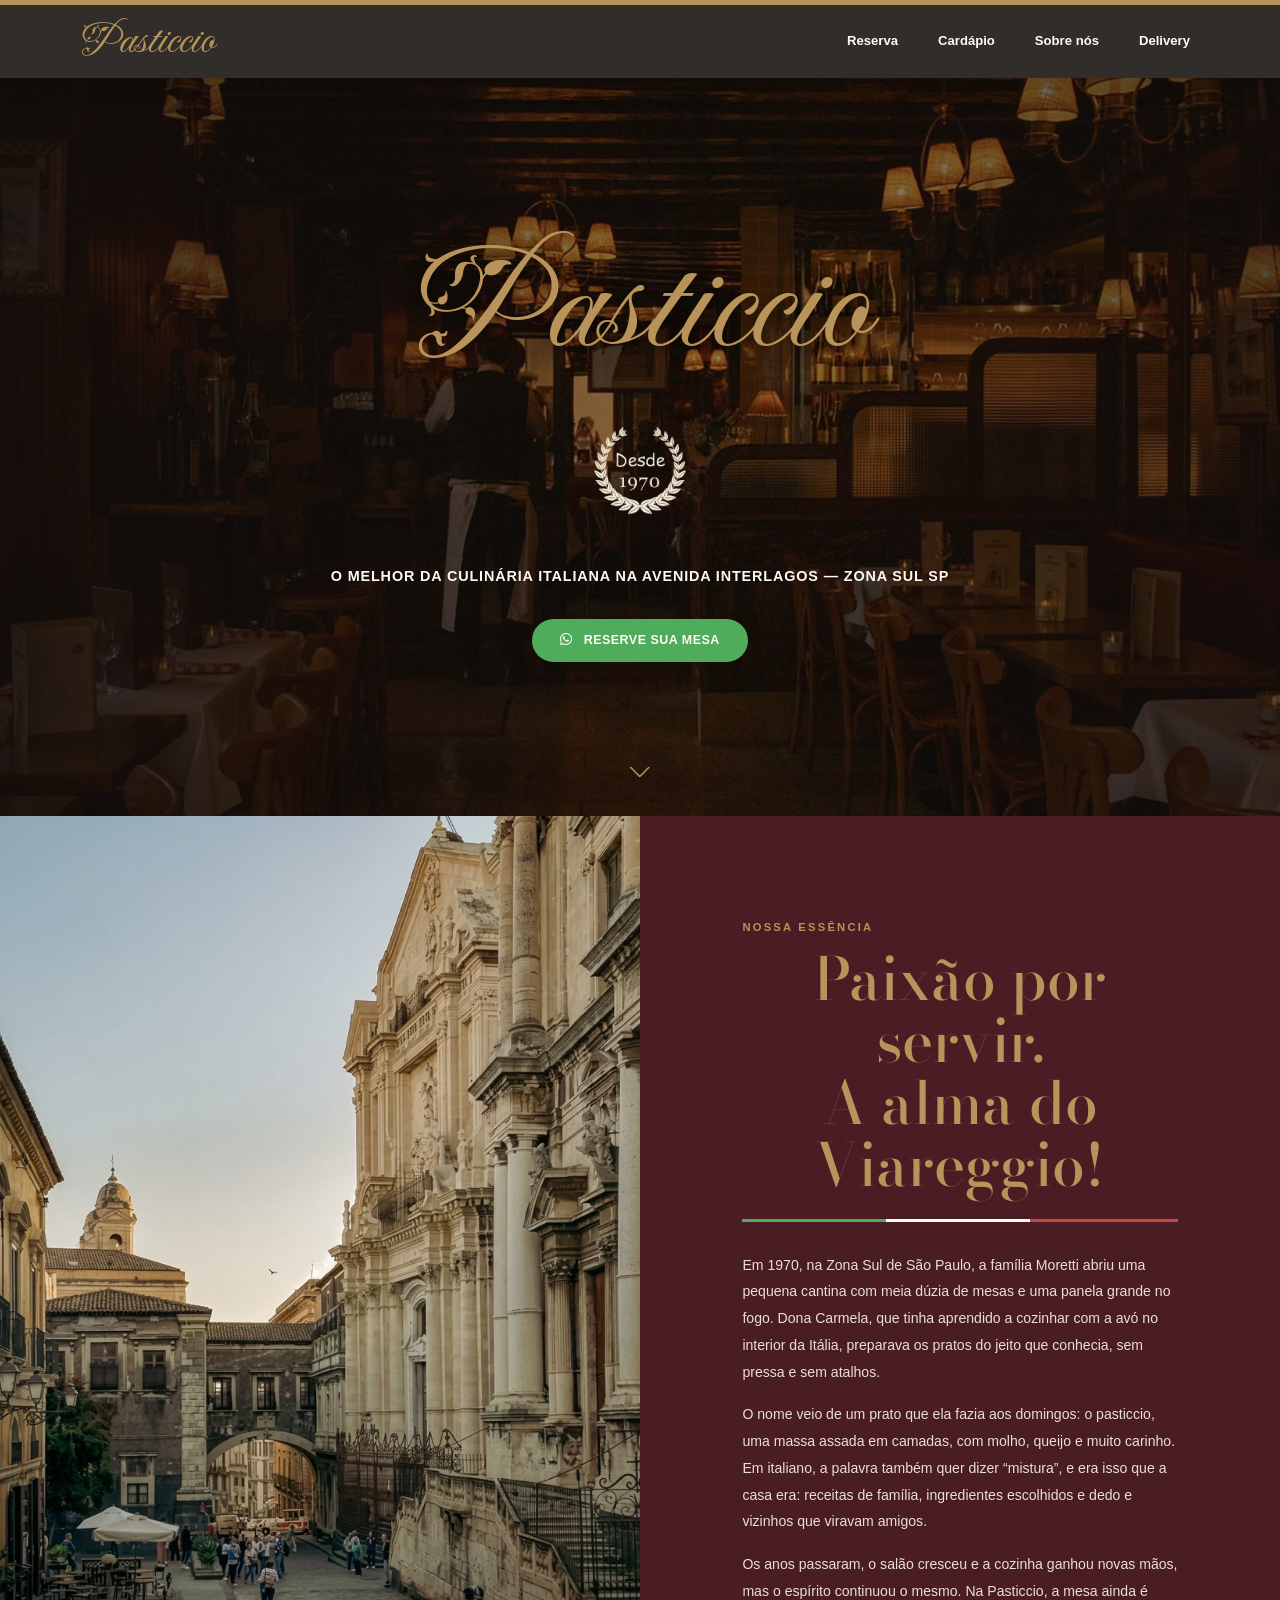
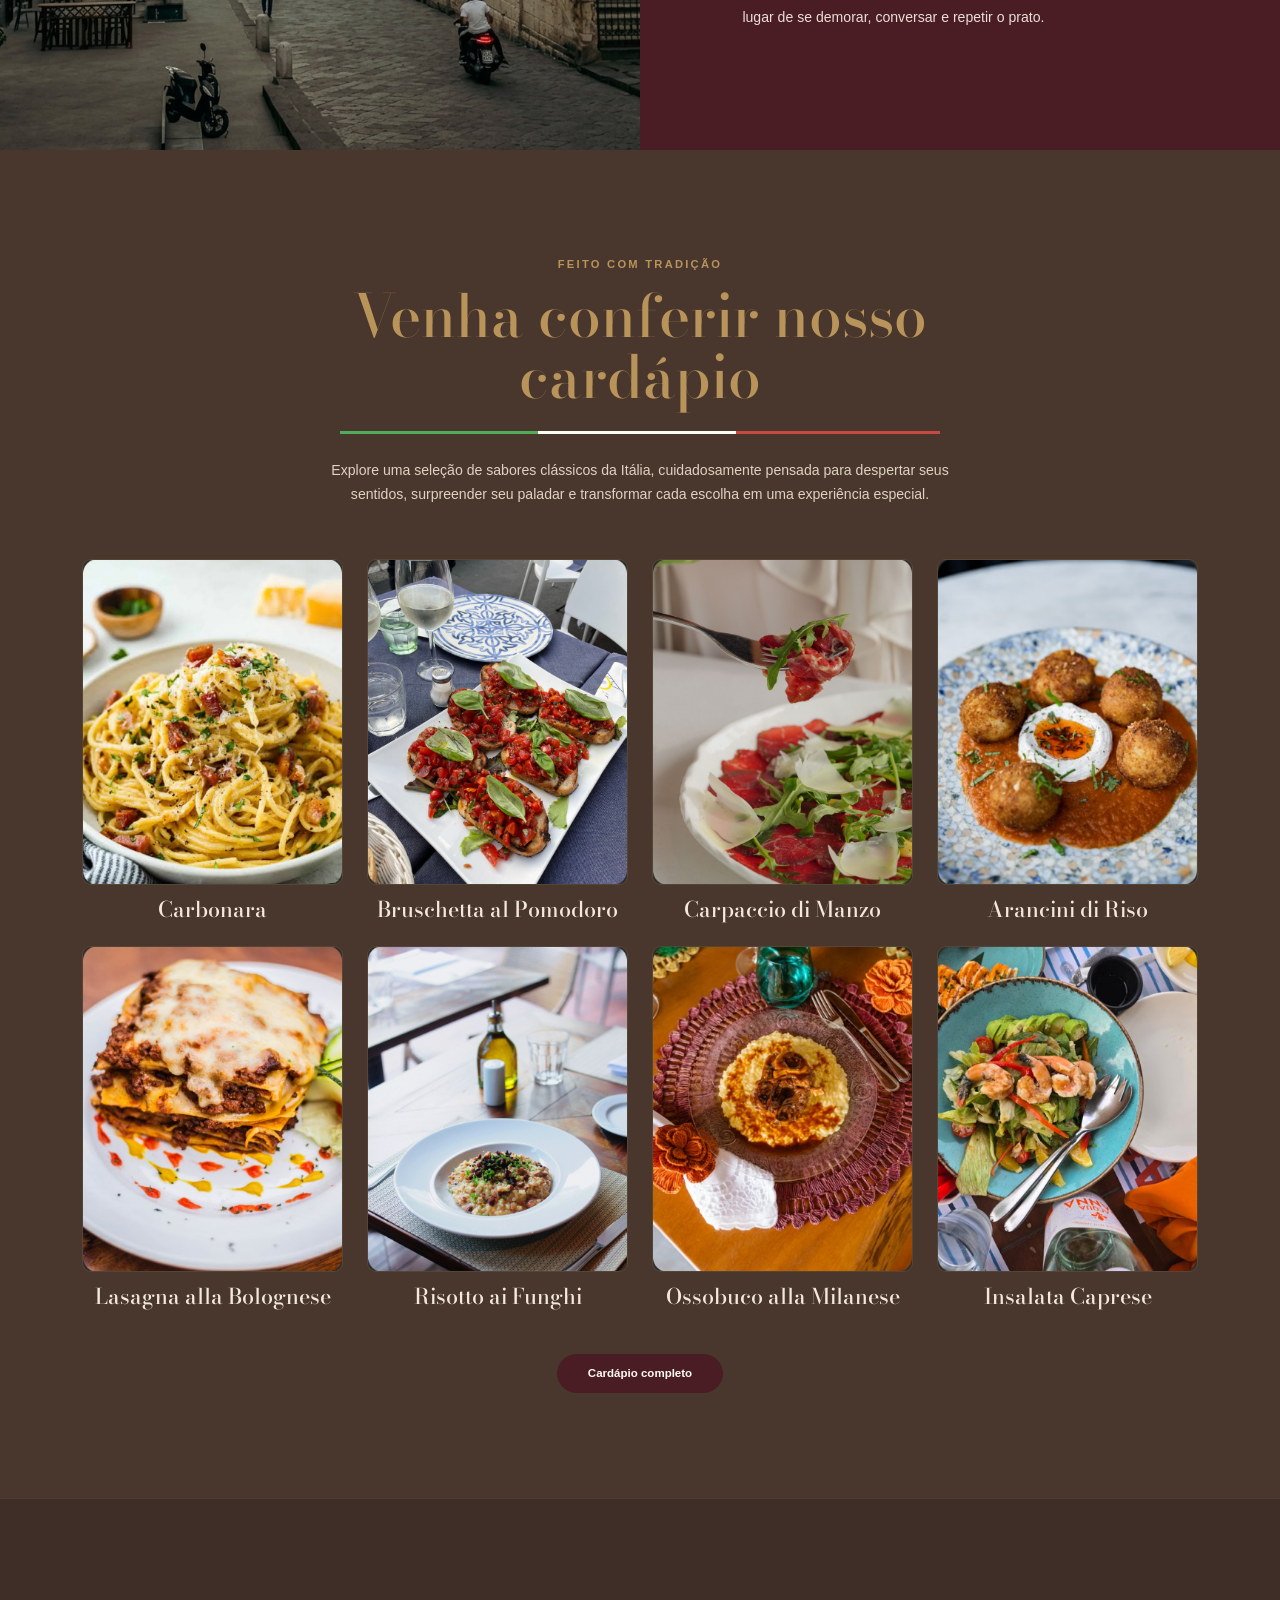
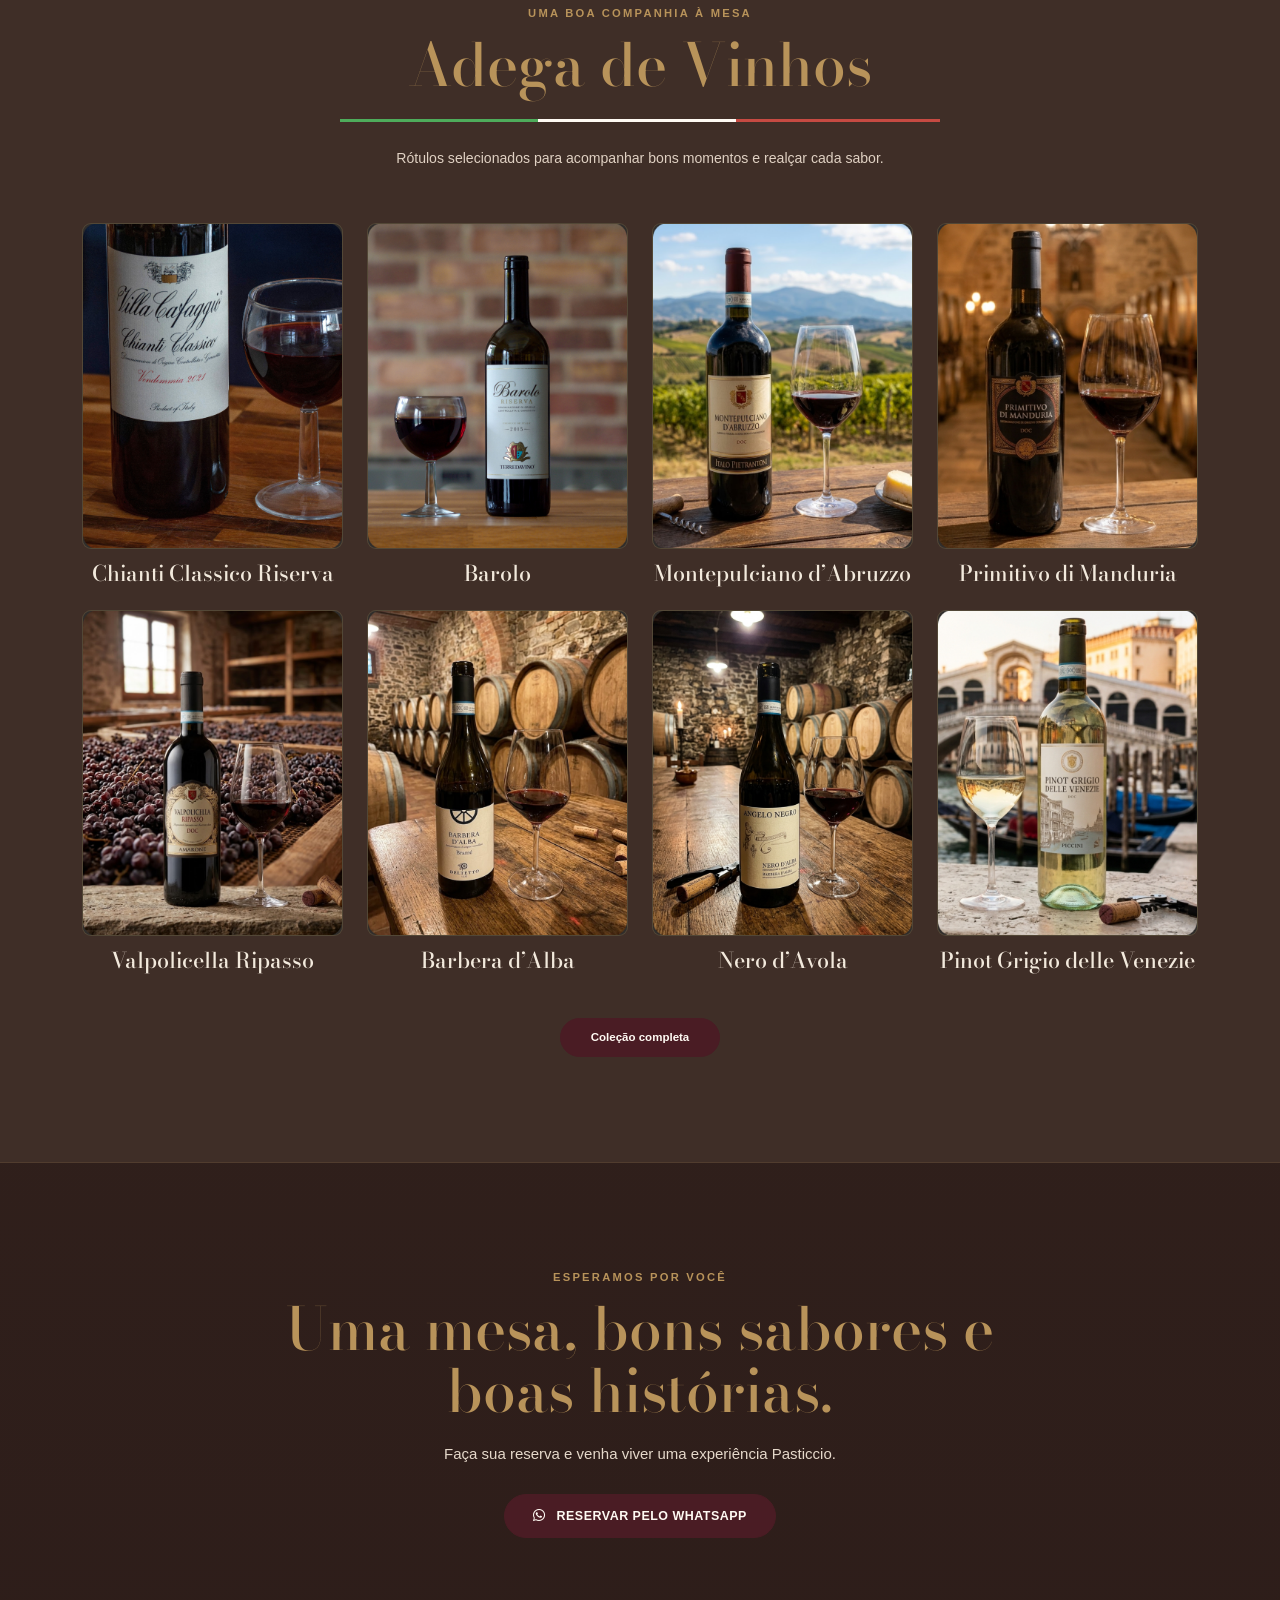
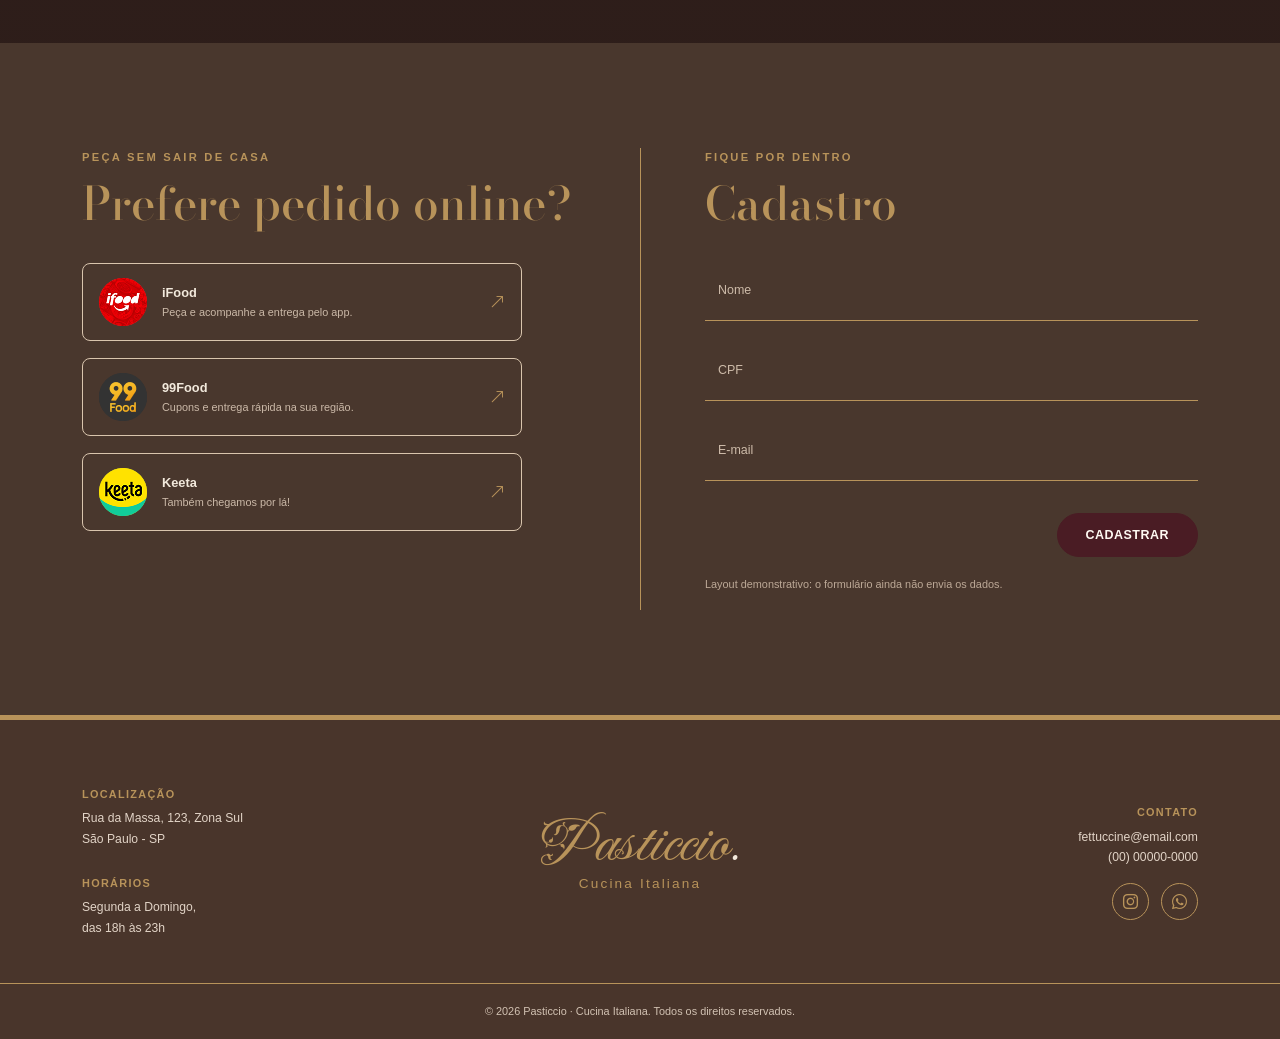
==== commit 61b021fa: "Corrige caminhos de imagens no GitHub Pages" ====
--- a/Html/index.html
+++ b/Html/index.html
@@ -48,7 +48,7 @@
       <div class="container hero-content text-center">
         <h1 class="hero-logo">Pasticcio</h1>
         <div class="laurel">
-          <img src="/Images/arquivo.figma/image_5-removebg-preview 1.png" alt=""></div>
+          <img src="../Images/arquivo.figma/image_5-removebg-preview 1.png" alt=""></div>
         <p class="hero-subtitle">O melhor da culinária italiana na Avenida Interlagos — Zona Sul SP</p>
         <a class="btn btn-main btn-whatsapp" href="#reserva">
           <i class="bi bi-whatsapp"></i> Reserve sua mesa
@@ -88,7 +88,7 @@
           <div class="col-6 col-md-3">
             <a href="single.html?item=carbonara" class="dish-card catalog-card" aria-label="Detalhes de Carbonara" aria-controls="dish-description-1" aria-expanded="false">
               <div class="catalog-card-toggle">
-                <img src="/Images/arquivo.figma/Carbonara.png" alt="" loading="lazy">
+                <img src="../Images/arquivo.figma/carbonara.png" alt="" loading="lazy">
               </div>
               <div class="catalog-card-details" id="dish-description-1" hidden>
                 <p>Massa al dente com molho de gemas e pecorino romano, sem creme de leite. Finalizada com guanciale crocante e pimenta-do-reino.</p>
@@ -469,7 +469,7 @@
             <div class="delivery-list">
               <a href="https://parceiros.ifood.com.br/restaurante?network=g&utm_source=google&utm_medium=cpc&utm_campaign=ifood_br_b2b_g-search-brand_aon_kw-ifood_ifood-exata&utm_content=675464984059&utm_term=ifood-e&gad_source=1&gad_campaignid=20597603447&gbraid=0AAAAABq33MLAxXODpgNJSGApJAHG27f8y&gclid=Cj0KCQiAiJXYBhD_ARIsAAx2AHno1Z9-BHQOXv9jNqrvb4_kuFg7CB1dAF3yV4KjERgMXW51Aq5jAtEaAtTXEALw_wcB" class="delivery-option">
                 
-                <span class="delivery-mark ifood"><img src="/Images/arquivo.figma/ifood3 1.png" alt=""></span>
+                <span class="delivery-mark ifood"><img src="../Images/arquivo.figma/ifood3 1.png" alt=""></span>
                 <span>
                   <strong>iFood</strong>
                   <small>Peça e acompanhe a entrega pelo app.</small>
@@ -477,14 +477,14 @@
                 <i class="bi bi-arrow-up-right"></i>
               </a>
               <a href="https://merchant.99app.com/pt-BR/store?country=BR&channel=107&campaign_id=23513263111&campaign=BR_google_food_restaurant_acquisition_SEM_full_platform_SP&ad_group_id&creative_id&source&is_from_marketing=1&utm_term=99%20food&gad_source=1&gad_campaignid=23513263111&gbraid=0AAAAACelNxlL-c7gQnc15wRuWLLKa70eX&gclid=Cj0KCQiAiJXYBhD_ARIsAAx2AHn3TLDSkVIr-SsYlXGLWoD4FnfQtnifPlxPLOOHuLUP40nrFWNBgJYaAvbvEALw_wcB" class="delivery-option">
-                <span class="delivery-mark food99"><img src="/Images/arquivo.figma/Frame 101.png" alt=""></span>
+                <span class="delivery-mark food99"><img src="../Images/arquivo.figma/Frame 101.png" alt=""></span>
                 <span>
                   <strong>99Food</strong>
                   <small>Cupons e entrega rápida na sua região.</small>
                 </span>
                 <i class="bi bi-arrow-up-right"></i></a>
               <a href="https://www.keeta-global.com/BR/pt-BR" class="delivery-option">
-                <span class="delivery-mark keeta"><img src="/Images/arquivo.figma/keeta 1.png" alt=""></span>
+                <span class="delivery-mark keeta"><img src="../Images/arquivo.figma/keeta 1.png" alt=""></span>
                 <span>
                   <strong>Keeta</strong>
                   <small>Também chegamos por lá!</small>
--- a/Html/style.css
+++ b/Html/style.css
@@ -93,7 +93,7 @@
   min-height: min(760px, 82vh);
   place-items: center;
   overflow: hidden;
-  background: url(/Images/arquivo.figma/background-home.png) center 54% / cover no-repeat;
+  background: url(../Images/arquivo.figma/background-home.png) center 54% / cover no-repeat;
 }
 
 .hero-overlay {
@@ -188,7 +188,7 @@
 
 .history-image {
   min-height: 620px;
-  background: url(/Images/arquivo.figma/Gemini_Generated_Image_mvkg6nmvkg6nmvkg.jfif) center / cover no-repeat;
+  background: url(../Images/arquivo.figma/Gemini_Generated_Image_mvkg6nmvkg6nmvkg.jfif) center / cover no-repeat;
 }
 
 .history-copy {
